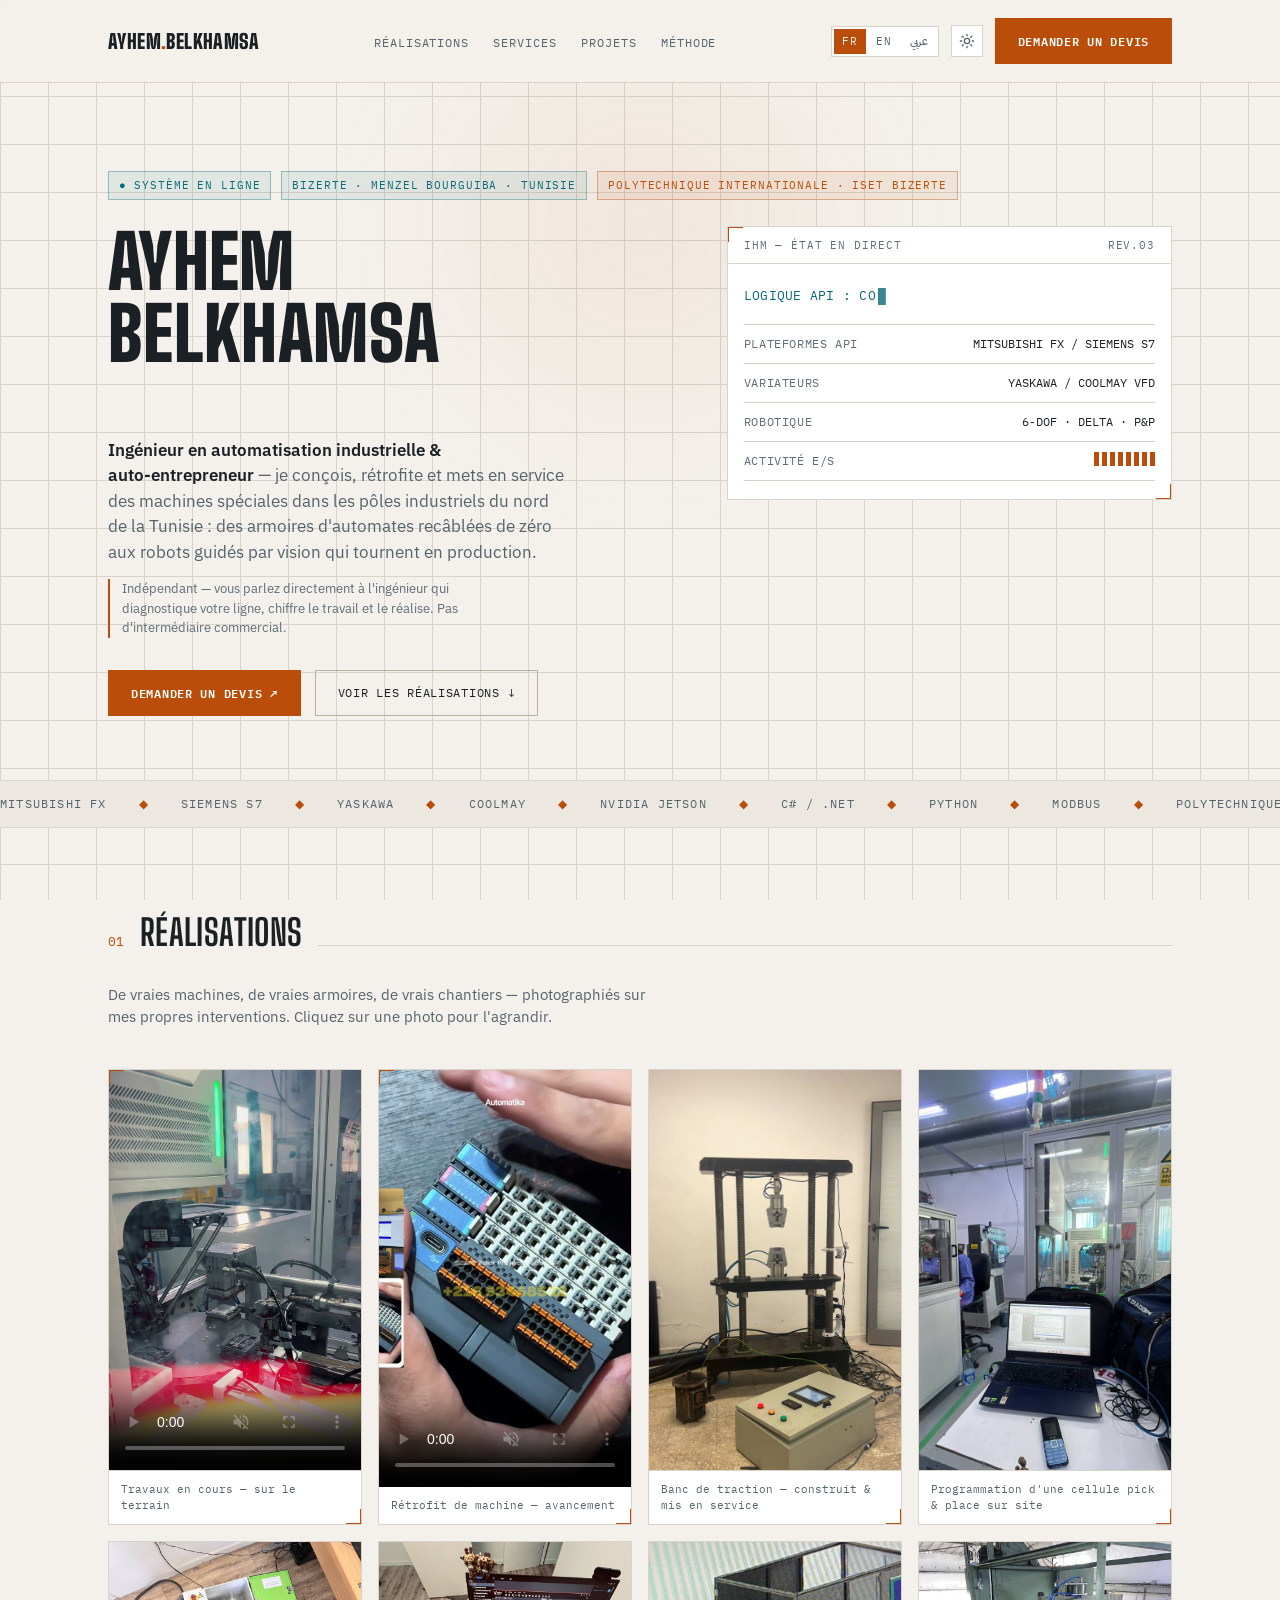
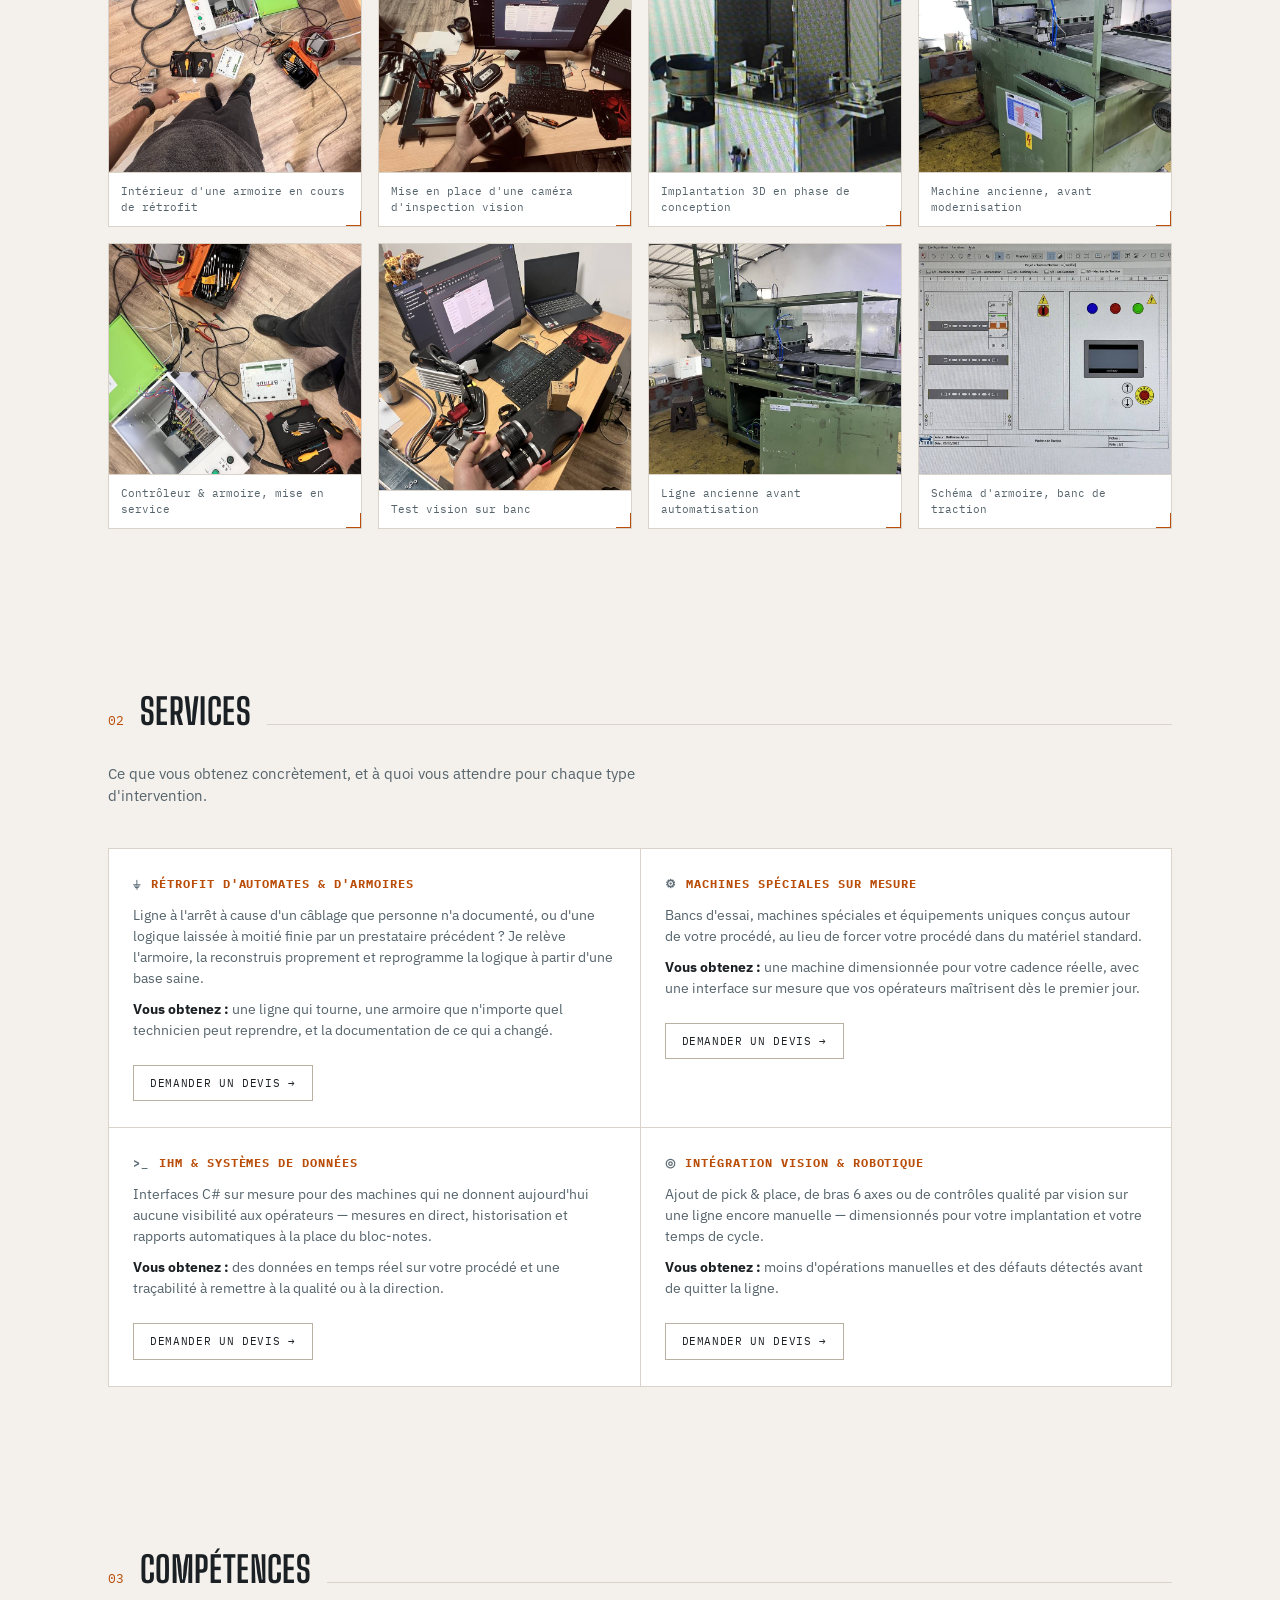
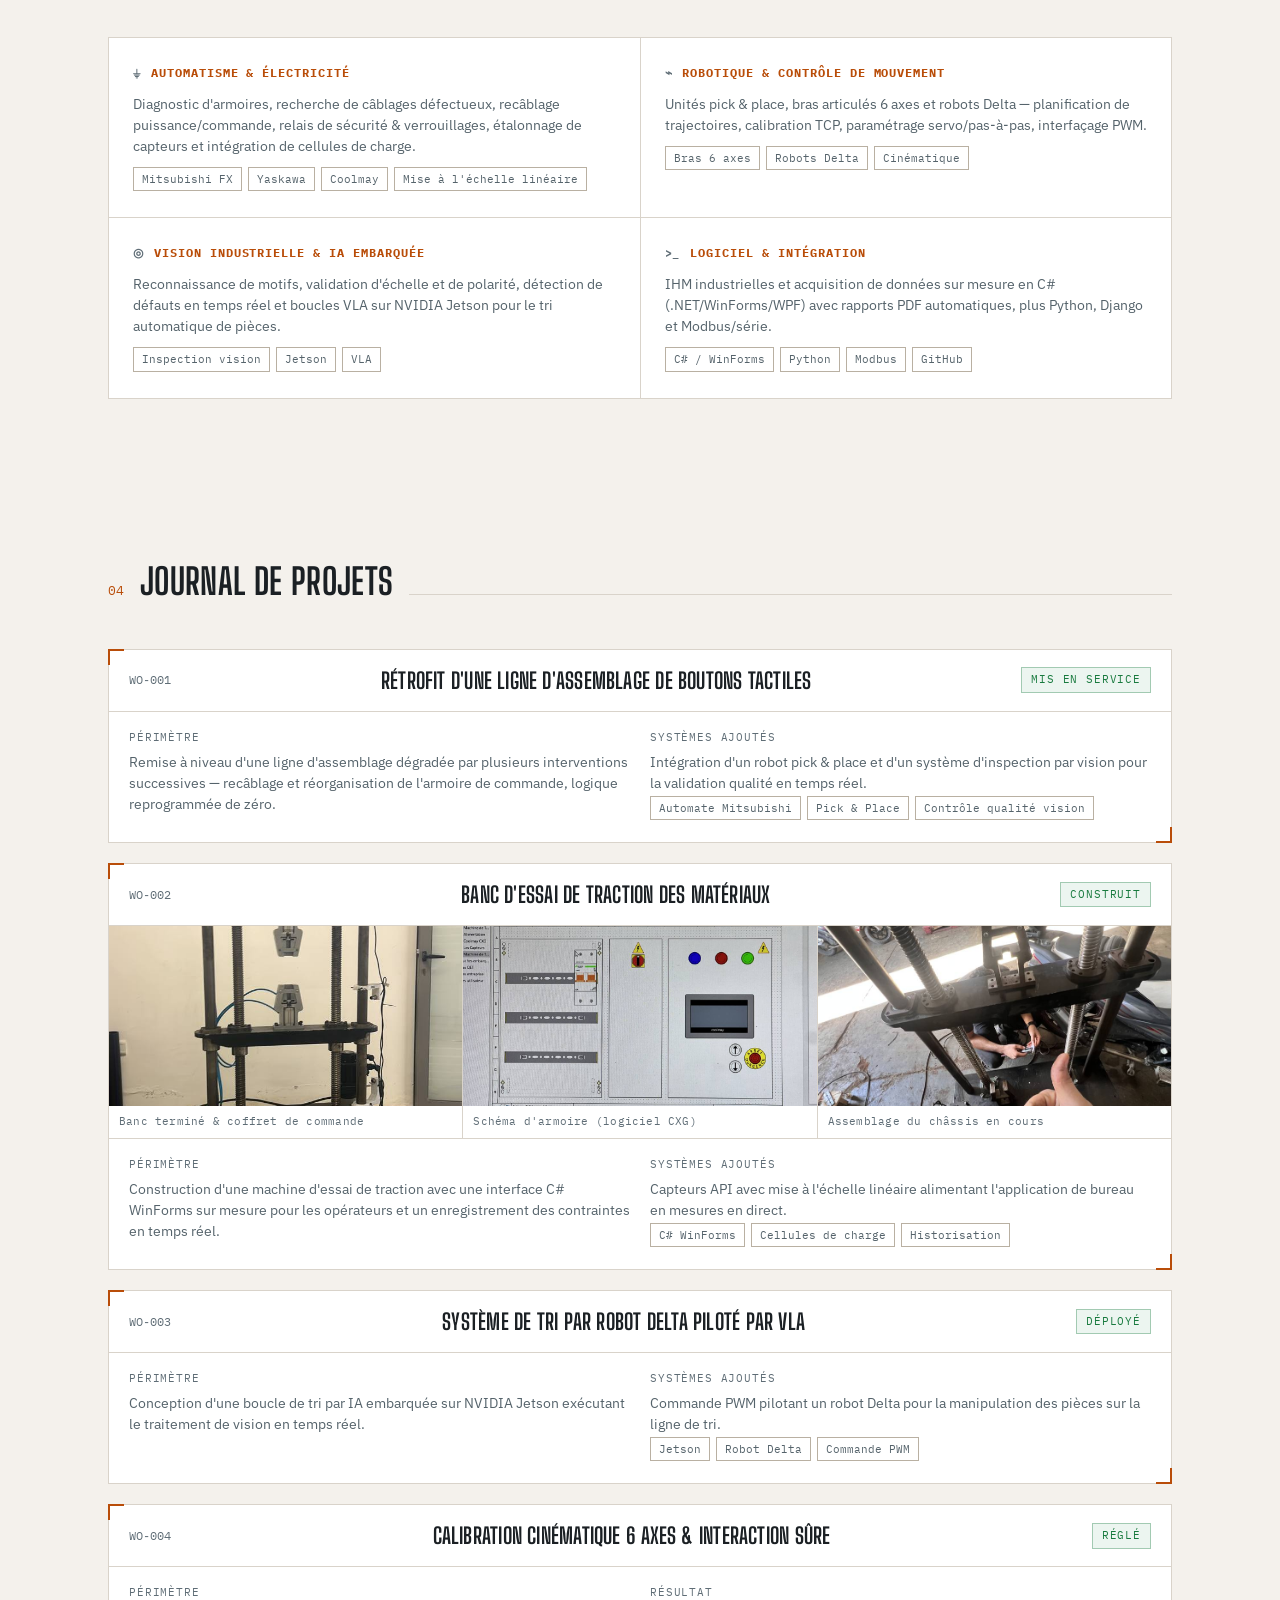
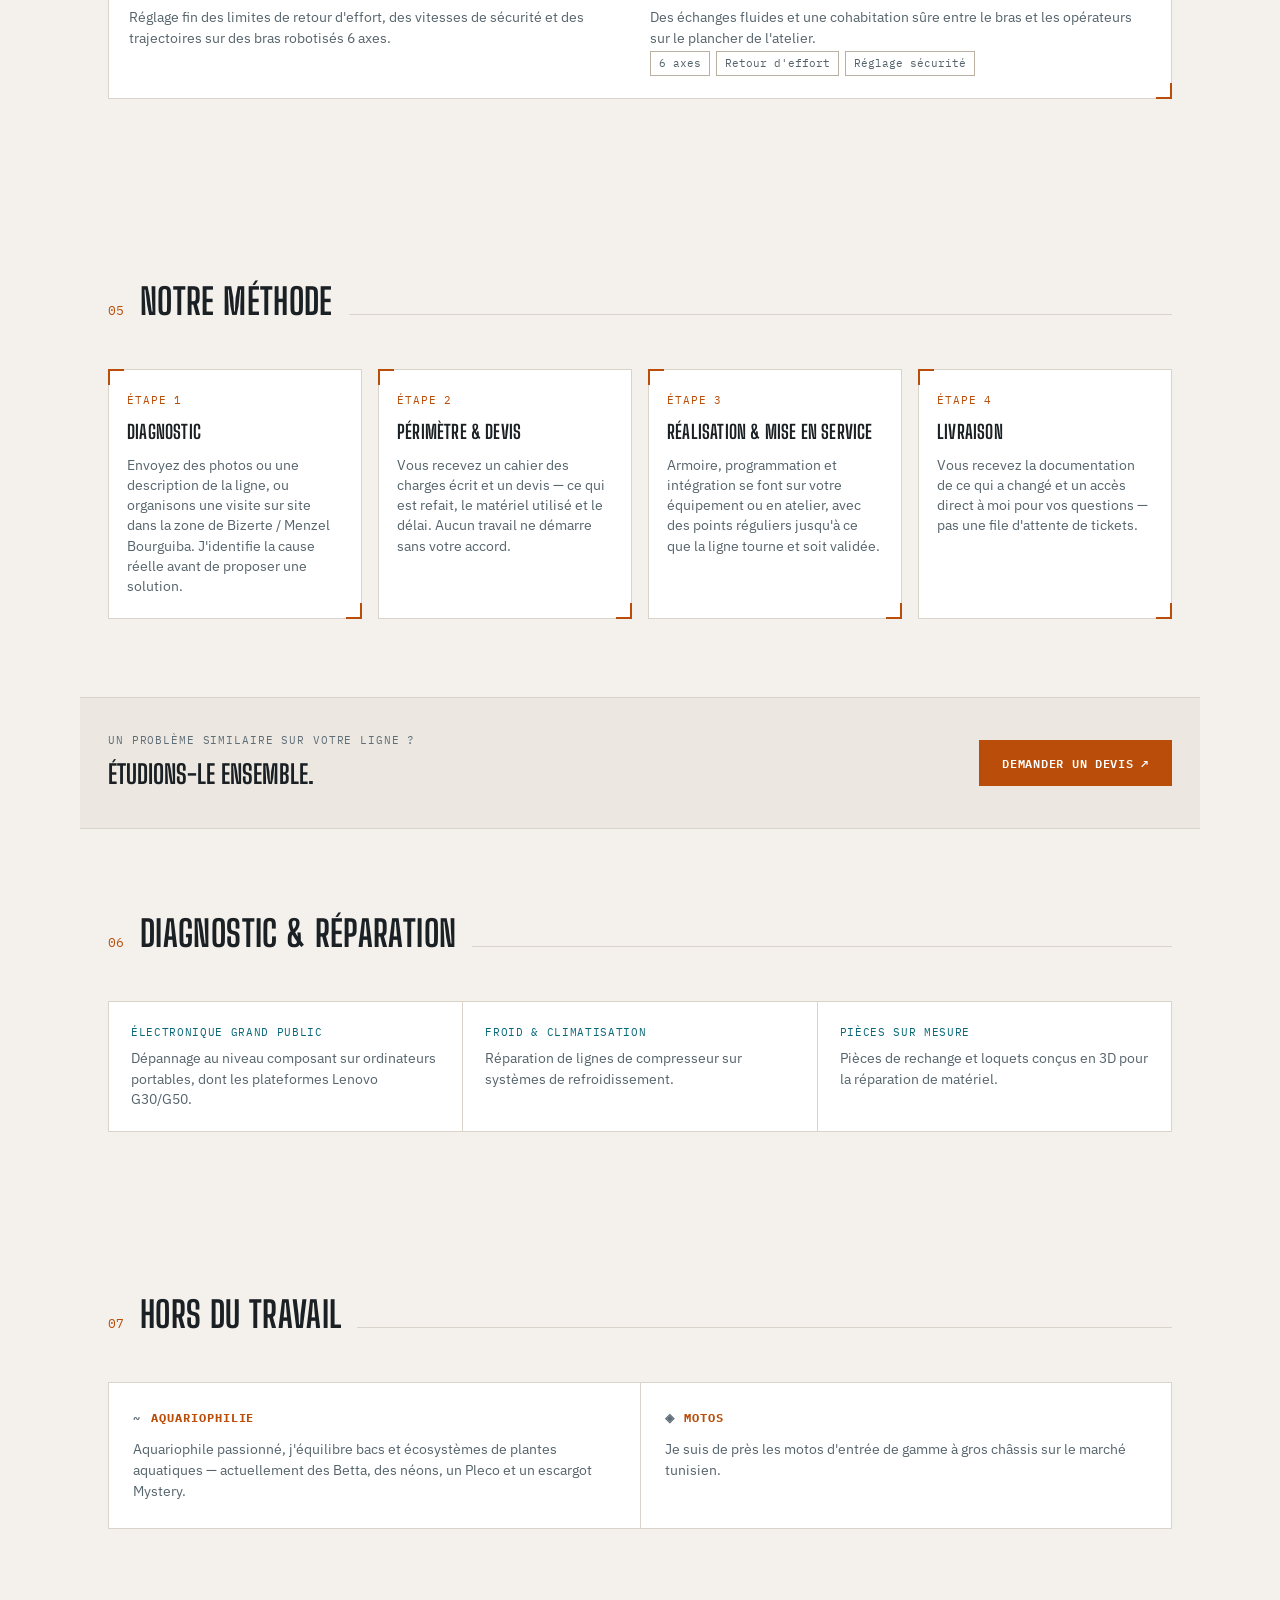
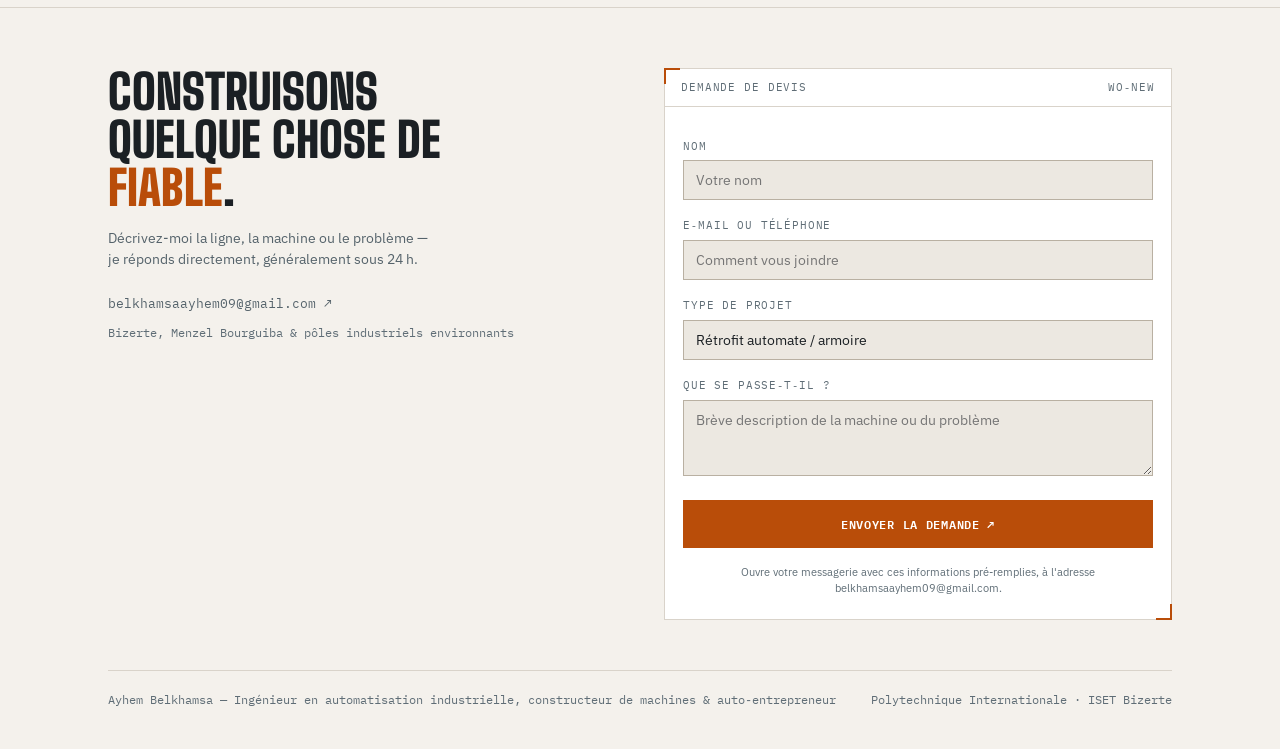
==== index.html @ d052613a "Add machine-retrofit reel as a second video tile in The Work Transcoded the phone .mov (HEVC, 22.7 M" ====
<!DOCTYPE html>
<html lang="fr">
<head>
<meta charset="UTF-8">
<meta name="viewport" content="width=device-width, initial-scale=1.0">
<title>Ayhem Belkhamsa — Ingénieur en automatisation industrielle &amp; constructeur de machines</title>
<meta name="description" content="Ayhem Belkhamsa - ingénieur en automatisation industrielle et constructeur de machines à Bizerte et Menzel Bourguiba, Tunisie. Rétrofit d'automates et d'armoires électriques, machines spéciales, IHM et systèmes de données, intégration vision et robotique.">
<meta property="og:title" content="Ayhem Belkhamsa — Ingénieur en automatisation industrielle &amp; constructeur de machines">
<meta property="og:description" content="Ayhem Belkhamsa - ingénieur en automatisation industrielle et constructeur de machines à Bizerte et Menzel Bourguiba, Tunisie. Rétrofit d'automates et d'armoires électriques, machines spéciales, IHM et systèmes de données, intégration vision et robotique.">
<meta property="og:type" content="website">
<meta property="og:image" content="assets/images/tensile-rig-finished.jpg">
<meta name="theme-color" content="#12171A">
<link rel="icon" href="assets/favicon.svg" type="image/svg+xml">
<link rel="preconnect" href="https://fonts.googleapis.com">
<link rel="preconnect" href="https://fonts.gstatic.com" crossorigin>
<link href="https://fonts.googleapis.com/css2?family=Big+Shoulders+Display:wght@500;700;900&family=IBM+Plex+Sans:wght@400;500;600&family=IBM+Plex+Mono:wght@400;500;600&family=IBM+Plex+Sans+Arabic:wght@400;500;600;700&display=swap" rel="stylesheet">
<script>
  /* Set language + direction before first paint so RTL never flashes. Text is swapped by js/i18n.js. */
  (function () {
    var l = 'fr';
    try {
      var q = new URLSearchParams(location.search).get('lang'), s = localStorage.getItem('lang');
      l = /^(fr|en|ar)$/.test(q) ? q : /^(fr|en|ar)$/.test(s) ? s : 'fr';
    } catch (e) {}
    document.documentElement.lang = l;
    document.documentElement.dir = l === 'ar' ? 'rtl' : 'ltr';
    document.documentElement.classList.add('js');
    /* Theme: saved choice, else the system preference, else dark. */
    var th = 'dark';
    try {
      var st = localStorage.getItem('theme');
      th = (st === 'light' || st === 'dark') ? st : (matchMedia('(prefers-color-scheme: light)').matches ? 'light' : 'dark');
    } catch (e) {}
    document.documentElement.setAttribute('data-theme', th);
  })();
</script>
<link rel="stylesheet" href="css/style.css">
</head>
<body>
<div class="progress" id="progress" aria-hidden="true"></div>
<div class="spot" aria-hidden="true"></div>

<header>
  <div class="wrap">
    <nav>
      <div class="logo">AYHEM<span>.</span>BELKHAMSA</div>
      <ul class="navlinks">
        <li><a href="#gallery" data-i18n="nav.work">Réalisations</a></li>
        <li><a href="#services" data-i18n="nav.services">Services</a></li>
        <li><a href="#log" data-i18n="nav.log">Projets</a></li>
        <li><a href="#process" data-i18n="nav.process">Méthode</a></li>
      </ul>
      <div class="nav-right">
        <div class="lang" role="group" aria-label="Langue" data-i18n-label="lang.label">
          <button type="button" data-lang="fr" lang="fr" aria-pressed="true">FR</button>
          <button type="button" data-lang="en" lang="en" aria-pressed="false">EN</button>
          <button type="button" data-lang="ar" lang="ar" aria-pressed="false">عربي</button>
        </div>
        <button type="button" class="theme-toggle" id="themeToggle" aria-label="Basculer le thème clair / sombre" data-i18n-label="theme.toggle">
          <svg class="ico-sun" viewBox="0 0 24 24" width="16" height="16" fill="none" stroke="currentColor" stroke-width="2" stroke-linecap="round" aria-hidden="true"><circle cx="12" cy="12" r="4"/><path d="M12 2v2M12 20v2M4.9 4.9l1.4 1.4M17.7 17.7l1.4 1.4M2 12h2M20 12h2M4.9 19.1l1.4-1.4M17.7 6.3l1.4-1.4"/></svg>
          <svg class="ico-moon" viewBox="0 0 24 24" width="16" height="16" fill="none" stroke="currentColor" stroke-width="2" stroke-linecap="round" stroke-linejoin="round" aria-hidden="true"><path d="M21 12.8A9 9 0 1 1 11.2 3a7 7 0 0 0 9.8 9.8z"/></svg>
        </button>
        <a class="btn btn-primary nav-cta" href="#contact" data-i18n="nav.cta">Demander un devis</a>
      </div>
    </nav>
  </div>
</header>

<main>
  <section class="hero">
    <div class="wrap">
      <div class="tag-row">
        <span class="tag" data-i18n="hero.tag1">● Système en ligne</span>
        <span class="tag" data-i18n="hero.tag2">Bizerte · Menzel Bourguiba · Tunisie</span>
        <span class="tag tag-edu">Polytechnique Internationale · ISET Bizerte</span>
      </div>
      <div class="hero-grid">
        <div>
          <h1><span data-i18n="hero.name">Ayhem<br>Belkhamsa</span><span class="line2"><span id="rotator">Constructeur de machines</span></span></h1>
          <p class="role" data-i18n="hero.role">
            <b>Ingénieur en automatisation industrielle &amp; auto‑entrepreneur</b> — je conçois, rétrofite et mets en service
            des machines spéciales dans les pôles industriels du nord de la Tunisie : des armoires d'automates recâblées de zéro
            aux robots guidés par vision qui tournent en production.
          </p>
          <p class="trust-line" data-i18n="hero.trust">Indépendant — vous parlez directement à l'ingénieur qui diagnostique votre ligne, chiffre le travail et le réalise. Pas d'intermédiaire commercial.</p>
          <div class="hero-cta">
            <a class="btn btn-primary" href="#contact" data-i18n="hero.cta1">Demander un devis ↗</a>
            <a class="btn btn-ghost" href="#gallery" data-i18n="hero.cta2">Voir les réalisations ↓</a>
          </div>
        </div>

        <div class="frame hmi">
          <div class="hmi-head"><span><span class="dot"></span> <span data-i18n="hmi.head">IHM — ÉTAT EN DIRECT</span></span><span>REV.03</span></div>
          <div class="hmi-body">
            <div class="hmi-readout" id="readout" data-i18n="hmi.init">INITIALISATION…</div>
            <div class="hmi-rows">
              <div class="hmi-row"><span data-i18n="hmi.k1">PLATEFORMES API</span><span>MITSUBISHI FX / SIEMENS S7</span></div>
              <div class="hmi-row"><span data-i18n="hmi.k2">VARIATEURS</span><span>YASKAWA / COOLMAY VFD</span></div>
              <div class="hmi-row"><span data-i18n="hmi.k3">ROBOTIQUE</span><span>6‑DOF · DELTA · P&amp;P</span></div>
              <div class="hmi-row"><span data-i18n="hmi.k4">ACTIVITÉ E/S</span><span class="io" aria-hidden="true"><i></i><i></i><i></i><i></i><i></i><i></i><i></i><i></i></span></div>
            </div>
          </div>
        </div>
      </div>
    </div>
  </section>

  <div class="ticker" aria-label="Platforms and affiliations"><div class="ticker-track"><div class="ticker-set"><span>Mitsubishi FX</span><b>◆</b><span>Siemens S7</span><b>◆</b><span>Yaskawa</span><b>◆</b><span>Coolmay</span><b>◆</b><span>NVIDIA Jetson</span><b>◆</b><span>C# / .NET</span><b>◆</b><span>Python</span><b>◆</b><span>Modbus</span><b>◆</b><span>Polytechnique Internationale</span><b>◆</b><span>ISET Bizerte</span><b>◆</b></div><div class="ticker-set" aria-hidden="true"><span>Mitsubishi FX</span><b>◆</b><span>Siemens S7</span><b>◆</b><span>Yaskawa</span><b>◆</b><span>Coolmay</span><b>◆</b><span>NVIDIA Jetson</span><b>◆</b><span>C# / .NET</span><b>◆</b><span>Python</span><b>◆</b><span>Modbus</span><b>◆</b><span>Polytechnique Internationale</span><b>◆</b><span>ISET Bizerte</span><b>◆</b></div></div></div>

  <section id="gallery">
    <div class="wrap">
      <div class="sec-head">
        <span class="sec-num">01</span>
        <h2 class="sec-title" data-i18n="sec.work">Réalisations</h2>
        <div class="sec-rule"></div>
      </div>
      <p class="sec-desc" style="margin-top:-16px;" data-i18n="gallery.desc">De vraies machines, de vraies armoires, de vrais chantiers — photographiés sur mes propres interventions. Cliquez sur une photo pour l'agrandir.</p>
      <div class="photo-grid">
        <figure class="frame g-tall g-video"><video src="assets/video/work-in-progress-reel.mp4" poster="assets/images/work-in-progress-reel-poster.jpg" autoplay muted loop playsinline controls preload="metadata" aria-label="Vidéo « travaux en cours » : atelier, cellule robot delta, câblage de machine et usinage CNC" data-i18n-label="gal.video.label"></video><figcaption data-i18n="gal.video">Travaux en cours — sur le terrain</figcaption></figure>
        <figure class="frame g-tall g-video"><video src="assets/video/machine-retrofit-reel.mp4" poster="assets/images/machine-retrofit-reel-poster.jpg" muted loop playsinline controls preload="metadata" aria-label="Vidéo « rétrofit de machine » : presse hydraulique, atelier, programmation d'automate sur IHM Coolmay et modules d'E/S" data-i18n-label="gal.video2.label"></video><figcaption data-i18n="gal.video2">Rétrofit de machine — avancement</figcaption></figure>
        <figure class="frame g-tall"><img src="assets/images/tensile-rig-finished.jpg" alt="Banc d'essai de traction terminé avec son coffret de commande" data-i18n-alt="gal.1.alt" loading="eager"><figcaption data-i18n="gal.1">Banc de traction — construit &amp; mis en service</figcaption></figure>
        <figure class="frame g-tall"><img src="assets/images/pick-and-place-cell.jpg" alt="Programmation d'une cellule pick and place sur site" data-i18n-alt="gal.2.alt" loading="eager"><figcaption data-i18n="gal.2">Programmation d'une cellule pick &amp; place sur site</figcaption></figure>
        <figure class="frame"><img src="assets/images/control-cabinet-retrofit.jpg" alt="Intérieur d'une armoire de commande pendant un rétrofit" data-i18n-alt="gal.3.alt" loading="lazy"><figcaption data-i18n="gal.3">Intérieur d'une armoire en cours de rétrofit</figcaption></figure>
        <figure class="frame"><img src="assets/images/vision-inspection-setup.jpg" alt="Installation d'une caméra d'inspection par vision industrielle" data-i18n-alt="gal.4.alt" loading="lazy"><figcaption data-i18n="gal.4">Mise en place d'une caméra d'inspection vision</figcaption></figure>
        <figure class="frame"><img src="assets/images/cell-3d-layout.jpg" alt="Implantation 3D d'une cellule automatisée en phase de conception" data-i18n-alt="gal.5.alt" loading="lazy"><figcaption data-i18n="gal.5">Implantation 3D en phase de conception</figcaption></figure>
        <figure class="frame"><img src="assets/images/legacy-machine-close.jpg" alt="Machine ancienne en atelier avant une modernisation" data-i18n-alt="gal.6.alt" loading="lazy"><figcaption data-i18n="gal.6">Machine ancienne, avant modernisation</figcaption></figure>
        <figure class="frame"><img src="assets/images/controller-commissioning.jpg" alt="Contrôleur de mouvement et armoire ouverte pendant la mise en service" data-i18n-alt="gal.7.alt" loading="lazy"><figcaption data-i18n="gal.7">Contrôleur &amp; armoire, mise en service</figcaption></figure>
        <figure class="frame"><img src="assets/images/vision-inspection-bench.jpg" alt="Caméra de vision industrielle et logiciel d'inspection sur le banc" data-i18n-alt="gal.8.alt" loading="lazy"><figcaption data-i18n="gal.8">Test vision sur banc</figcaption></figure>
        <figure class="frame"><img src="assets/images/legacy-machine-wide.jpg" alt="Machine de production ancienne dans un hall d'usine" data-i18n-alt="gal.9.alt" loading="lazy"><figcaption data-i18n="gal.9">Ligne ancienne avant automatisation</figcaption></figure>
        <figure class="frame"><img src="assets/images/tensile-rig-schematic.jpg" alt="Schéma de l'armoire de commande du banc de traction" data-i18n-alt="gal.10.alt" loading="lazy"><figcaption data-i18n="gal.10">Schéma d'armoire, banc de traction</figcaption></figure>
      </div>
    </div>
  </section>

  <section id="services">
    <div class="wrap">
      <div class="sec-head">
        <span class="sec-num">02</span>
        <h2 class="sec-title" data-i18n="sec.services">Services</h2>
        <div class="sec-rule"></div>
      </div>
      <p class="sec-desc" style="margin-top:-16px;" data-i18n="services.desc">Ce que vous obtenez concrètement, et à quoi vous attendre pour chaque type d'intervention.</p>
      <div class="spec-grid services-grid">
        <div class="spec-card">
          <h3><i>⏚</i> <span data-i18n="svc1.title">Rétrofit d'automates &amp; d'armoires</span></h3>
          <p data-i18n="svc1.p1">Ligne à l'arrêt à cause d'un câblage que personne n'a documenté, ou d'une logique laissée à moitié finie par un prestataire précédent ? Je relève l'armoire, la reconstruis proprement et reprogramme la logique à partir d'une base saine.</p>
          <p data-i18n="svc1.p2"><b style="color:var(--text)">Vous obtenez :</b> une ligne qui tourne, une armoire que n'importe quel technicien peut reprendre, et la documentation de ce qui a changé.</p>
          <a class="btn btn-ghost svc-cta" href="#contact" data-i18n="svc.cta">Demander un devis →</a>
        </div>
        <div class="spec-card">
          <h3><i>⚙</i> <span data-i18n="svc2.title">Machines spéciales sur mesure</span></h3>
          <p data-i18n="svc2.p1">Bancs d'essai, machines spéciales et équipements uniques conçus autour de votre procédé, au lieu de forcer votre procédé dans du matériel standard.</p>
          <p data-i18n="svc2.p2"><b style="color:var(--text)">Vous obtenez :</b> une machine dimensionnée pour votre cadence réelle, avec une interface sur mesure que vos opérateurs maîtrisent dès le premier jour.</p>
          <a class="btn btn-ghost svc-cta" href="#contact" data-i18n="svc.cta">Demander un devis →</a>
        </div>
        <div class="spec-card">
          <h3><i>&gt;_</i> <span data-i18n="svc3.title">IHM &amp; systèmes de données</span></h3>
          <p data-i18n="svc3.p1">Interfaces C# sur mesure pour des machines qui ne donnent aujourd'hui aucune visibilité aux opérateurs — mesures en direct, historisation et rapports automatiques à la place du bloc-notes.</p>
          <p data-i18n="svc3.p2"><b style="color:var(--text)">Vous obtenez :</b> des données en temps réel sur votre procédé et une traçabilité à remettre à la qualité ou à la direction.</p>
          <a class="btn btn-ghost svc-cta" href="#contact" data-i18n="svc.cta">Demander un devis →</a>
        </div>
        <div class="spec-card">
          <h3><i>◎</i> <span data-i18n="svc4.title">Intégration vision &amp; robotique</span></h3>
          <p data-i18n="svc4.p1">Ajout de pick &amp; place, de bras 6 axes ou de contrôles qualité par vision sur une ligne encore manuelle — dimensionnés pour votre implantation et votre temps de cycle.</p>
          <p data-i18n="svc4.p2"><b style="color:var(--text)">Vous obtenez :</b> moins d'opérations manuelles et des défauts détectés avant de quitter la ligne.</p>
          <a class="btn btn-ghost svc-cta" href="#contact" data-i18n="svc.cta">Demander un devis →</a>
        </div>
      </div>
    </div>
  </section>

  <section id="capabilities">
    <div class="wrap">
      <div class="sec-head">
        <span class="sec-num">03</span>
        <h2 class="sec-title" data-i18n="sec.caps">Compétences</h2>
        <div class="sec-rule"></div>
      </div>
      <div class="spec-grid">
        <div class="spec-card">
          <h3><i>⏚</i> <span data-i18n="cap1.title">Automatisme &amp; électricité</span></h3>
          <p data-i18n="cap1.p">Diagnostic d'armoires, recherche de câblages défectueux, recâblage puissance/commande, relais de sécurité &amp; verrouillages, étalonnage de capteurs et intégration de cellules de charge.</p>
          <div class="chips"><span class="chip">Mitsubishi FX</span><span class="chip">Yaskawa</span><span class="chip">Coolmay</span><span class="chip" data-i18n="chip.scaling">Mise à l'échelle linéaire</span></div>
        </div>
        <div class="spec-card">
          <h3><i>⌁</i> <span data-i18n="cap2.title">Robotique &amp; contrôle de mouvement</span></h3>
          <p data-i18n="cap2.p">Unités pick &amp; place, bras articulés 6 axes et robots Delta — planification de trajectoires, calibration TCP, paramétrage servo/pas‑à‑pas, interfaçage PWM.</p>
          <div class="chips"><span class="chip" data-i18n="chip.arms">Bras 6 axes</span><span class="chip" data-i18n="chip.deltas">Robots Delta</span><span class="chip" data-i18n="chip.kin">Cinématique</span></div>
        </div>
        <div class="spec-card">
          <h3><i>◎</i> <span data-i18n="cap3.title">Vision industrielle &amp; IA embarquée</span></h3>
          <p data-i18n="cap3.p">Reconnaissance de motifs, validation d'échelle et de polarité, détection de défauts en temps réel et boucles VLA sur NVIDIA Jetson pour le tri automatique de pièces.</p>
          <div class="chips"><span class="chip" data-i18n="chip.vision">Inspection vision</span><span class="chip">Jetson</span><span class="chip">VLA</span></div>
        </div>
        <div class="spec-card">
          <h3><i>&gt;_</i> <span data-i18n="cap4.title">Logiciel &amp; intégration</span></h3>
          <p data-i18n="cap4.p">IHM industrielles et acquisition de données sur mesure en C# (.NET/WinForms/WPF) avec rapports PDF automatiques, plus Python, Django et Modbus/série.</p>
          <div class="chips"><span class="chip">C# / WinForms</span><span class="chip">Python</span><span class="chip">Modbus</span><span class="chip">GitHub</span></div>
        </div>
      </div>
    </div>
  </section>

  <section id="log">
    <div class="wrap">
      <div class="sec-head">
        <span class="sec-num">04</span>
        <h2 class="sec-title" data-i18n="sec.log">Journal de projets</h2>
        <div class="sec-rule"></div>
      </div>

      <div class="ticket frame">
        <div class="ticket-head">
          <span class="ticket-id mono">WO‑001</span>
          <span class="ticket-title" data-i18n="wo1.title">Rétrofit d'une ligne d'assemblage de boutons tactiles</span>
          <span class="ticket-status" data-i18n="wo1.status">Mis en service</span>
        </div>
        <div class="ticket-body">
          <div class="field"><label data-i18n="f.scope">Périmètre</label><p data-i18n="wo1.scope">Remise à niveau d'une ligne d'assemblage dégradée par plusieurs interventions successives — recâblage et réorganisation de l'armoire de commande, logique reprogrammée de zéro.</p></div>
          <div class="field"><label data-i18n="f.systems">Systèmes ajoutés</label><p data-i18n="wo1.systems">Intégration d'un robot pick &amp; place et d'un système d'inspection par vision pour la validation qualité en temps réel.</p>
          <div class="chips"><span class="chip" data-i18n="chip.mitsu">Automate Mitsubishi</span><span class="chip" data-i18n="chip.pnp">Pick &amp; Place</span><span class="chip" data-i18n="chip.visionqc">Contrôle qualité vision</span></div></div>
        </div>
      </div>

      <div class="ticket frame">
        <div class="ticket-head">
          <span class="ticket-id mono">WO‑002</span>
          <span class="ticket-title" data-i18n="wo2.title">Banc d'essai de traction des matériaux</span>
          <span class="ticket-status" data-i18n="wo2.status">Construit</span>
        </div>
        <div class="ticket-media">
          <figure><img src="assets/images/tensile-rig-finished.jpg" alt="Banc d'essai de traction terminé avec son coffret de commande" data-i18n-alt="gal.1.alt" loading="lazy"><figcaption data-i18n="wo2.m1">Banc terminé &amp; coffret de commande</figcaption></figure>
          <figure><img src="assets/images/tensile-rig-schematic.jpg" alt="Schéma de l'armoire de commande du banc de traction" data-i18n-alt="gal.10.alt" loading="lazy"><figcaption data-i18n="wo2.m2">Schéma d'armoire (logiciel CXG)</figcaption></figure>
          <figure><img src="assets/images/tensile-rig-frame-build.jpg" alt="Assemblage du châssis du banc de traction en cours" data-i18n-alt="wo2.m3.alt" loading="lazy"><figcaption data-i18n="wo2.m3">Assemblage du châssis en cours</figcaption></figure>
        </div>
        <div class="ticket-body">
          <div class="field"><label data-i18n="f.scope">Périmètre</label><p data-i18n="wo2.scope">Construction d'une machine d'essai de traction avec une interface C# WinForms sur mesure pour les opérateurs et un enregistrement des contraintes en temps réel.</p></div>
          <div class="field"><label data-i18n="f.systems">Systèmes ajoutés</label><p data-i18n="wo2.systems">Capteurs API avec mise à l'échelle linéaire alimentant l'application de bureau en mesures en direct.</p>
          <div class="chips"><span class="chip">C# WinForms</span><span class="chip" data-i18n="chip.loadcells">Cellules de charge</span><span class="chip" data-i18n="chip.logging">Historisation</span></div></div>
        </div>
      </div>

      <div class="ticket frame">
        <div class="ticket-head">
          <span class="ticket-id mono">WO‑003</span>
          <span class="ticket-title" data-i18n="wo3.title">Système de tri par robot Delta piloté par VLA</span>
          <span class="ticket-status" data-i18n="wo3.status">Déployé</span>
        </div>
        <div class="ticket-body">
          <div class="field"><label data-i18n="f.scope">Périmètre</label><p data-i18n="wo3.scope">Conception d'une boucle de tri par IA embarquée sur NVIDIA Jetson exécutant le traitement de vision en temps réel.</p></div>
          <div class="field"><label data-i18n="f.systems">Systèmes ajoutés</label><p data-i18n="wo3.systems">Commande PWM pilotant un robot Delta pour la manipulation des pièces sur la ligne de tri.</p>
          <div class="chips"><span class="chip">Jetson</span><span class="chip" data-i18n="chip.delta">Robot Delta</span><span class="chip" data-i18n="chip.pwm">Commande PWM</span></div></div>
        </div>
      </div>

      <div class="ticket frame">
        <div class="ticket-head">
          <span class="ticket-id mono">WO‑004</span>
          <span class="ticket-title" data-i18n="wo4.title">Calibration cinématique 6 axes &amp; interaction sûre</span>
          <span class="ticket-status" data-i18n="wo4.status">Réglé</span>
        </div>
        <div class="ticket-body">
          <div class="field"><label data-i18n="f.scope">Périmètre</label><p data-i18n="wo4.scope">Réglage fin des limites de retour d'effort, des vitesses de sécurité et des trajectoires sur des bras robotisés 6 axes.</p></div>
          <div class="field"><label data-i18n="f.outcome">Résultat</label><p data-i18n="wo4.outcome">Des échanges fluides et une cohabitation sûre entre le bras et les opérateurs sur le plancher de l'atelier.</p>
          <div class="chips"><span class="chip" data-i18n="chip.dof">6 axes</span><span class="chip" data-i18n="chip.force">Retour d'effort</span><span class="chip" data-i18n="chip.safety">Réglage sécurité</span></div></div>
        </div>
      </div>
    </div>
  </section>

  <section id="process">
    <div class="wrap">
      <div class="sec-head">
        <span class="sec-num">05</span>
        <h2 class="sec-title" data-i18n="sec.process">Notre méthode</h2>
        <div class="sec-rule"></div>
      </div>
      <div class="steps">
        <div class="step frame">
          <span class="step-n mono" data-i18n="step.n1">ÉTAPE 1</span>
          <h3 data-i18n="step1.title">Diagnostic</h3>
          <p data-i18n="step1.p">Envoyez des photos ou une description de la ligne, ou organisons une visite sur site dans la zone de Bizerte / Menzel Bourguiba. J'identifie la cause réelle avant de proposer une solution.</p>
        </div>
        <div class="step frame">
          <span class="step-n mono" data-i18n="step.n2">ÉTAPE 2</span>
          <h3 data-i18n="step2.title">Périmètre &amp; devis</h3>
          <p data-i18n="step2.p">Vous recevez un cahier des charges écrit et un devis — ce qui est refait, le matériel utilisé et le délai. Aucun travail ne démarre sans votre accord.</p>
        </div>
        <div class="step frame">
          <span class="step-n mono" data-i18n="step.n3">ÉTAPE 3</span>
          <h3 data-i18n="step3.title">Réalisation &amp; mise en service</h3>
          <p data-i18n="step3.p">Armoire, programmation et intégration se font sur votre équipement ou en atelier, avec des points réguliers jusqu'à ce que la ligne tourne et soit validée.</p>
        </div>
        <div class="step frame">
          <span class="step-n mono" data-i18n="step.n4">ÉTAPE 4</span>
          <h3 data-i18n="step4.title">Livraison</h3>
          <p data-i18n="step4.p">Vous recevez la documentation de ce qui a changé et un accès direct à moi pour vos questions — pas une file d'attente de tickets.</p>
        </div>
      </div>
    </div>
  </section>

  <section class="cta-banner">
    <div class="wrap cta-banner-inner">
      <div>
        <span class="mono cta-eyebrow" data-i18n="cta.eyebrow">Un problème similaire sur votre ligne ?</span>
        <h3 data-i18n="cta.title">Étudions‑le ensemble.</h3>
      </div>
      <a class="btn btn-primary" href="#contact" data-i18n="cta.btn">Demander un devis ↗</a>
    </div>
  </section>

  <section id="diagnostics">
    <div class="wrap">
      <div class="sec-head">
        <span class="sec-num">06</span>
        <h2 class="sec-title" data-i18n="sec.diag">Diagnostic &amp; réparation</h2>
        <div class="sec-rule"></div>
      </div>
      <div class="diag">
        <div class="diag-item"><span class="k" data-i18n="diag1.k">Électronique grand public</span><p data-i18n="diag1.p">Dépannage au niveau composant sur ordinateurs portables, dont les plateformes Lenovo G30/G50.</p></div>
        <div class="diag-item"><span class="k" data-i18n="diag2.k">Froid &amp; climatisation</span><p data-i18n="diag2.p">Réparation de lignes de compresseur sur systèmes de refroidissement.</p></div>
        <div class="diag-item"><span class="k" data-i18n="diag3.k">Pièces sur mesure</span><p data-i18n="diag3.p">Pièces de rechange et loquets conçus en 3D pour la réparation de matériel.</p></div>
      </div>
    </div>
  </section>

  <section id="offduty-section">
    <div class="wrap">
      <div class="sec-head">
        <span class="sec-num">07</span>
        <h2 class="sec-title" data-i18n="sec.off">Hors du travail</h2>
        <div class="sec-rule"></div>
      </div>
      <div class="offduty">
        <div class="spec-card">
          <h3><i>~</i> <span data-i18n="off1.title">Aquariophilie</span></h3>
          <p data-i18n="off1.p">Aquariophile passionné, j'équilibre bacs et écosystèmes de plantes aquatiques — actuellement des Betta, des néons, un Pleco et un escargot Mystery.</p>
        </div>
        <div class="spec-card">
          <h3><i>◈</i> <span data-i18n="off2.title">Motos</span></h3>
          <p data-i18n="off2.p">Je suis de près les motos d'entrée de gamme à gros châssis sur le marché tunisien.</p>
        </div>
      </div>
    </div>
  </section>
</main>

<footer id="contact">
  <div class="wrap">
    <div class="contact-grid">
      <div>
        <div class="contact-title" data-i18n="contact.title">Construisons<br>quelque chose de <span>fiable</span>.</div>
        <p class="contact-sub" data-i18n="contact.sub">Décrivez‑moi la ligne, la machine ou le problème — je réponds directement, généralement sous 24 h.</p>
        <div class="contact-links">
          <a href="mailto:belkhamsaayhem09@gmail.com" dir="ltr">belkhamsaayhem09@gmail.com ↗</a>
          <span class="contact-area" data-i18n="contact.area">Bizerte, Menzel Bourguiba &amp; pôles industriels environnants</span>
        </div>
      </div>

      <form class="quote-form frame" id="quoteForm">
        <div class="hmi-head"><span data-i18n="qf.head">Demande de devis</span><span>WO‑NEW</span></div>
        <div class="qf-body">
          <label class="qf-label" for="qf-name" data-i18n="qf.name">Nom</label>
          <input class="qf-input" id="qf-name" name="name" type="text" required placeholder="Votre nom" data-i18n-placeholder="qf.name.ph">

          <label class="qf-label" for="qf-contact" data-i18n="qf.contact">E‑mail ou téléphone</label>
          <input class="qf-input" id="qf-contact" name="contact" type="text" required placeholder="Comment vous joindre" data-i18n-placeholder="qf.contact.ph">

          <label class="qf-label" for="qf-type" data-i18n="qf.type">Type de projet</label>
          <select class="qf-input" id="qf-type" name="type">
            <option data-i18n="qf.opt1">Rétrofit automate / armoire</option>
            <option data-i18n="qf.opt2">Machine spéciale sur mesure</option>
            <option data-i18n="qf.opt3">IHM / système de données</option>
            <option data-i18n="qf.opt4">Intégration vision / robotique</option>
            <option data-i18n="qf.opt5">Autre</option>
          </select>

          <label class="qf-label" for="qf-msg" data-i18n="qf.msg">Que se passe‑t‑il ?</label>
          <textarea class="qf-input" id="qf-msg" name="message" rows="3" placeholder="Brève description de la machine ou du problème" data-i18n-placeholder="qf.msg.ph"></textarea>

          <button type="submit" class="btn btn-primary qf-submit" data-i18n="qf.submit">Envoyer la demande ↗</button>
          <p class="qf-note" data-i18n="qf.note">Ouvre votre messagerie avec ces informations pré‑remplies, à l'adresse belkhamsaayhem09@gmail.com.</p>
        </div>
      </form>
    </div>
    <div class="foot-bottom">
      <span data-i18n="foot.1">Ayhem Belkhamsa — Ingénieur en automatisation industrielle, constructeur de machines &amp; auto‑entrepreneur</span>
      <span>Polytechnique Internationale · ISET Bizerte</span>
    </div>
  </div>
</footer>

<a class="fab" id="fab" href="#contact" data-i18n="fab">Demander un devis ↗</a>
<div class="lightbox" id="lightbox" hidden role="dialog" aria-modal="true" aria-label="Visionneuse de photos" data-i18n-label="lb.label">
  <button class="lb-close" id="lbClose" aria-label="Fermer la photo" data-i18n-label="lb.close">×</button>
  <img id="lbImg" alt="">
  <p id="lbCap"></p>
</div>
<script src="js/i18n.js" defer></script>
<script src="js/main.js" defer></script>
</body>
</html>
---- css/style.css ----
:root{
    --bg:#12171A;
    --panel:#181F23;
    --panel-2:#1E262B;
    --line:#2B3439;
    --line-bright:#3C4850;
    --text:#EAF0F2;
    --text-dim:#8FA0A8;
    --text-faint:#5C6A70;
    --orange:#FF7A1A;
    --cyan:#4FD1E8;
    --green:#5FD98A;
    --header-bg:rgba(18,23,26,0.88);
    --lb-bg:rgba(10,13,15,0.94);
    color-scheme:dark;
  }
  *{box-sizing:border-box; margin:0; padding:0;}
  html{scroll-behavior:smooth;}
  body{
    background:var(--bg);
    color:var(--text);
    font-family:'IBM Plex Sans', sans-serif;
    line-height:1.5;
    background-image:
      linear-gradient(var(--line) 1px, transparent 1px),
      linear-gradient(90deg, var(--line) 1px, transparent 1px);
    background-size: 48px 48px;
    background-attachment: fixed;
  }
  @media (prefers-reduced-motion: reduce){
    *{animation-duration:0.01ms !important; animation-iteration-count:1 !important; transition-duration:0.01ms !important; scroll-behavior:auto !important;}
  }
  .wrap{max-width:1120px; margin:0 auto; padding:0 28px;}
  .mono{font-family:'IBM Plex Mono', monospace;}
  a{color:inherit;}

  /* corner brackets — drawing-frame device used consistently across panels */
  .frame{position:relative; border:1px solid var(--line); background:var(--panel);}
  .frame::before, .frame::after,
  .frame .fc-tl, .frame .fc-br{position:absolute; width:14px; height:14px; pointer-events:none;}
  .frame::before{content:""; top:-1px; left:-1px; border-top:2px solid var(--orange); border-left:2px solid var(--orange);}
  .frame::after{content:""; bottom:-1px; right:-1px; border-bottom:2px solid var(--orange); border-right:2px solid var(--orange);}

  /* ===== NAV ===== */
  header{
    position:sticky; top:0; z-index:50;
    background:var(--header-bg);
    backdrop-filter: blur(6px);
    border-bottom:1px solid var(--line);
  }
  nav{display:flex; align-items:center; justify-content:space-between; padding:18px 0; gap:20px;}
  .nav-cta{padding:9px 16px; font-size:11px; flex-shrink:0;}
  .logo{
    font-family:'Big Shoulders Display', sans-serif;
    font-weight:900; letter-spacing:0.02em; font-size:20px;
  }
  .logo span{color:var(--orange);}
  nav ul{list-style:none; display:flex; gap:24px; flex-wrap:wrap; row-gap:6px;}
  nav a{
    font-family:'IBM Plex Mono', monospace; font-size:12px; letter-spacing:0.08em;
    text-transform:uppercase; text-decoration:none; color:var(--text-dim); white-space:nowrap;
    transition:color 0.2s;
  }
  nav a:hover, nav a:focus-visible{color:var(--cyan);}
  .navlinks{display:flex;}
  .nav-right{display:flex; align-items:center; gap:12px; flex-shrink:0;}
  .lang{display:flex; gap:2px; padding:2px; border:1px solid var(--line); background:var(--panel);}
  .lang button{
    font-family:'IBM Plex Mono', monospace; font-size:11px; letter-spacing:0.08em; line-height:1;
    background:none; border:0; color:var(--text-dim); padding:7px 8px; cursor:pointer; transition:color 0.2s, background 0.2s;
  }
  .lang button:hover, .lang button:focus-visible{color:var(--text);}
  .lang button[aria-pressed="true"]{background:var(--orange); color:var(--bg);}
  .lang button[lang="ar"]{font-family:'IBM Plex Sans Arabic', sans-serif; letter-spacing:0; font-weight:600;}
  .theme-toggle{
    display:inline-flex; align-items:center; justify-content:center; width:32px; height:32px;
    border:1px solid var(--line); background:var(--panel); color:var(--text-dim); cursor:pointer; padding:0; transition:color 0.2s, border-color 0.2s;
  }
  .theme-toggle:hover, .theme-toggle:focus-visible{color:var(--orange); border-color:var(--line-bright);}
  .theme-toggle .ico-sun{display:none;}
  html[data-theme="light"] .theme-toggle .ico-sun{display:block;}
  html[data-theme="light"] .theme-toggle .ico-moon{display:none;}
  @media (max-width:900px){ .navlinks{display:none;} }

  /* ===== HERO ===== */
  .hero{padding:88px 0 64px; position:relative;}
  .tag-row{display:flex; gap:10px; flex-wrap:wrap; margin-bottom:26px;}
  .tag{
    font-family:'IBM Plex Mono', monospace; font-size:11px; letter-spacing:0.08em;
    text-transform:uppercase; color:var(--cyan); border:1px solid rgba(79,209,232,0.35);
    padding:5px 10px; background:rgba(79,209,232,0.06);
  }
  .hero-grid{display:grid; grid-template-columns:1.3fr 1fr; gap:40px; align-items:start;}
  @media (max-width:860px){ .hero-grid{grid-template-columns:1fr;} }

  h1{
    font-family:'Big Shoulders Display', sans-serif;
    font-weight:900;
    font-size:clamp(42px, 6.4vw, 74px);
    line-height:0.98;
    letter-spacing:0.005em;
    text-transform:uppercase;
  }
  h1 .line2{color:var(--text-dim); display:block;}
  .role{
    margin-top:18px; font-size:17px; color:var(--text-dim); max-width:46ch;
  }
  .role b{color:var(--text); font-weight:600;}
  .trust-line{margin-top:14px; font-size:13px; color:var(--text-faint); max-width:44ch; padding-left:12px; border-left:2px solid var(--orange);}
  .hero-cta{display:flex; gap:14px; margin-top:32px; flex-wrap:wrap;}
  .btn{
    font-family:'IBM Plex Mono', monospace; font-size:12px; letter-spacing:0.06em;
    text-transform:uppercase; text-decoration:none; padding:13px 22px;
    display:inline-flex; align-items:center; gap:8px; transition:all 0.15s;
    border:1px solid var(--line-bright);
  }
  .btn-primary{background:var(--orange); color:#161311; border-color:var(--orange); font-weight:600;}
  .btn-primary:hover{background:#ff8b38;}
  .btn-ghost{color:var(--text); background:transparent;}
  .btn-ghost:hover{border-color:var(--cyan); color:var(--cyan);}

  /* HMI readout panel — the signature element */
  .hmi{
    padding:0; overflow:hidden;
  }
  .hmi-head{
    display:flex; justify-content:space-between; align-items:center;
    padding:10px 16px; border-bottom:1px solid var(--line);
    font-family:'IBM Plex Mono', monospace; font-size:11px; color:var(--text-faint);
    letter-spacing:0.08em; text-transform:uppercase;
  }
  .dot{width:8px; height:8px; border-radius:50%; background:var(--green); box-shadow:0 0 8px var(--green); animation:pulse 2s infinite;}
  @keyframes pulse{0%,100%{opacity:1;} 50%{opacity:0.35;}}
  .hmi-body{padding:22px 16px 18px;}
  .hmi-readout{
    font-family:'IBM Plex Mono', monospace; font-size:13px; color:var(--cyan);
    min-height:20px; letter-spacing:0.02em;
  }
  .hmi-readout::after{content:"█"; animation:blink 1s steps(1) infinite; margin-left:2px; opacity:0.8;}
  @keyframes blink{50%{opacity:0;}}
  .hmi-rows{margin-top:18px; border-top:1px solid var(--line);}
  .hmi-row{
    display:flex; justify-content:space-between; padding:10px 0;
    border-bottom:1px solid var(--line); font-size:12px;
  }
  .hmi-row span:first-child{color:var(--text-faint); font-family:'IBM Plex Mono', monospace; letter-spacing:0.05em;}
  .hmi-row span:last-child{font-family:'IBM Plex Mono', monospace; color:var(--text);}
  .bar{width:70px; height:4px; background:var(--line); position:relative; display:inline-block; vertical-align:middle; margin-left:8px;}
  .bar i{position:absolute; left:0; top:0; height:100%; background:var(--orange); display:block;}

  /* ===== SECTION HEADERS ===== */
  section{padding:78px 0;}
  .sec-head{display:flex; align-items:baseline; gap:16px; margin-bottom:40px;}
  .sec-num{font-family:'IBM Plex Mono', monospace; color:var(--orange); font-size:13px;}
  .sec-title{
    font-family:'Big Shoulders Display', sans-serif; font-weight:700;
    text-transform:uppercase; font-size:clamp(26px,3.4vw,36px); letter-spacing:0.01em;
  }
  .sec-rule{flex:1; height:1px; background:var(--line);}
  .sec-desc{color:var(--text-dim); max-width:60ch; margin-bottom:40px; margin-top:-22px; font-size:15px;}

  /* ===== CAPABILITIES / SPEC GRID ===== */
  .spec-grid{display:grid; grid-template-columns:repeat(2, 1fr); gap:1px; background:var(--line); border:1px solid var(--line);}
  @media (max-width:720px){ .spec-grid{grid-template-columns:1fr;} }
  .spec-card{background:var(--panel); padding:26px 24px;}
  .spec-card h3{
    font-family:'IBM Plex Mono', monospace; font-size:12px; letter-spacing:0.08em;
    text-transform:uppercase; color:var(--orange); margin-bottom:12px; display:flex; gap:10px; align-items:center;
  }
  .spec-card h3 i{font-style:normal; color:var(--text-faint);}
  .spec-card p{color:var(--text-dim); font-size:14px; margin-bottom:10px;}
  .chips{display:flex; flex-wrap:wrap; gap:6px;}
  .chip{
    font-family:'IBM Plex Mono', monospace; font-size:11px; color:var(--text-dim);
    border:1px solid var(--line-bright); padding:3px 8px;
  }
  .svc-cta{margin-top:14px; padding:9px 16px; font-size:11px; display:inline-flex;}
  .svc-cta:hover{border-color:var(--orange); color:var(--orange);}

  /* ===== PROJECT LOG ===== */
  .ticket{padding:0; margin-bottom:20px;}
  .ticket-head{
    display:flex; justify-content:space-between; align-items:center; gap:12px;
    padding:14px 20px; border-bottom:1px solid var(--line); flex-wrap:wrap;
  }
  .ticket-id{font-family:'IBM Plex Mono', monospace; font-size:12px; color:var(--text-faint);}
  .ticket-title{
    font-family:'Big Shoulders Display', sans-serif; font-weight:700; font-size:22px;
    text-transform:uppercase; letter-spacing:0.01em;
  }
  .ticket-status{
    font-family:'IBM Plex Mono', monospace; font-size:10.5px; letter-spacing:0.08em;
    text-transform:uppercase; color:var(--green); border:1px solid rgba(95,217,138,0.35);
    background:rgba(95,217,138,0.07); padding:4px 9px;
  }
  .ticket-body{padding:18px 20px 22px; display:grid; grid-template-columns:1fr 1fr; gap:20px;}
  @media (max-width:720px){ .ticket-body{grid-template-columns:1fr;} }
  .field label{
    display:block; font-family:'IBM Plex Mono', monospace; font-size:10.5px; letter-spacing:0.08em;
    text-transform:uppercase; color:var(--text-faint); margin-bottom:6px;
  }
  .field p{font-size:14px; color:var(--text-dim);}
  .field .chips{margin-top:2px;}

  /* ===== PROCESS STEPS ===== */
  .steps{display:grid; grid-template-columns:repeat(4, 1fr); gap:16px;}
  @media (max-width:900px){ .steps{grid-template-columns:1fr 1fr;} }
  @media (max-width:560px){ .steps{grid-template-columns:1fr;} }
  .step{padding:22px 18px;}
  .step-n{display:block; font-size:11px; letter-spacing:0.08em; color:var(--orange); margin-bottom:10px;}
  .step h3{
    font-family:'Big Shoulders Display', sans-serif; font-weight:700; text-transform:uppercase;
    font-size:19px; margin-bottom:8px; letter-spacing:0.01em;
  }
  .step p{color:var(--text-dim); font-size:13.5px;}

  /* ===== CTA BANNER ===== */
  .cta-banner{padding:0;}
  .cta-banner-inner{
    display:flex; justify-content:space-between; align-items:center; gap:20px; flex-wrap:wrap;
    border-top:1px solid var(--line); border-bottom:1px solid var(--line);
    padding:34px 28px; background:var(--panel-2);
  }
  .cta-eyebrow{font-size:11px; letter-spacing:0.08em; text-transform:uppercase; color:var(--text-faint); display:block; margin-bottom:6px;}
  .cta-banner-inner h3{
    font-family:'Big Shoulders Display', sans-serif; font-weight:700; text-transform:uppercase;
    font-size:26px;
  }


  /* ===== TICKET MEDIA ===== */
  .ticket-media{
    display:grid; grid-template-columns:repeat(3, 1fr); gap:1px;
    background:var(--line); border-bottom:1px solid var(--line);
  }
  @media (max-width:720px){ .ticket-media{grid-template-columns:1fr;} }
  .ticket-media figure{background:var(--panel); margin:0;}
  .ticket-media img{width:100%; height:180px; object-fit:cover; display:block;}
  .ticket-media figcaption{
    font-family:'IBM Plex Mono', monospace; font-size:10.5px; color:var(--text-faint);
    padding:8px 10px; letter-spacing:0.02em;
  }

  /* ===== PHOTO GALLERY ===== */
  .photo-grid{
    display:grid; grid-template-columns:repeat(4, 1fr); gap:16px;
  }
  @media (max-width:900px){ .photo-grid{grid-template-columns:repeat(2, 1fr);} }
  @media (max-width:560px){ .photo-grid{grid-template-columns:1fr;} }
  .photo-grid figure{margin:0; overflow:hidden;}
  .photo-grid img{width:100%; height:230px; object-fit:cover; display:block; filter:grayscale(15%); transition:filter 0.2s, transform 0.3s;}
  .photo-grid figure:hover img{filter:grayscale(0%); transform:scale(1.03);}
  .photo-grid figcaption{
    font-family:'IBM Plex Mono', monospace; font-size:11px; color:var(--text-dim);
    padding:10px 12px; border-top:1px solid var(--line);
  }

  /* ===== DIAGNOSTICS STRIP ===== */
  .diag{display:flex; gap:1px; background:var(--line); border:1px solid var(--line); flex-wrap:wrap;}
  .diag-item{flex:1 1 220px; background:var(--panel); padding:22px; text-align:left;}
  .diag-item .k{font-family:'IBM Plex Mono',monospace; font-size:11px; color:var(--cyan); letter-spacing:0.06em; text-transform:uppercase; display:block; margin-bottom:8px;}
  .diag-item p{color:var(--text-dim); font-size:13.5px;}

  /* ===== OFF-DUTY ===== */
  .offduty{display:grid; grid-template-columns:1fr 1fr; gap:1px; background:var(--line); border:1px solid var(--line);}
  @media (max-width:720px){ .offduty{grid-template-columns:1fr;} }
  .offduty .spec-card p{margin-bottom:0;}

  /* ===== CONTACT / FOOTER ===== */
  footer{border-top:1px solid var(--line); padding:60px 0 40px;}
  .contact-grid{display:grid; grid-template-columns:1fr 1fr; gap:48px; align-items:start;}
  @media (max-width:860px){ .contact-grid{grid-template-columns:1fr;} }
  .contact-title{
    font-family:'Big Shoulders Display', sans-serif; font-weight:900; text-transform:uppercase;
    font-size:clamp(30px, 5vw, 48px); line-height:1; max-width:14ch;
  }
  .contact-title span{color:var(--orange);}
  .contact-sub{color:var(--text-dim); font-size:14px; margin-top:16px; max-width:40ch;}
  .contact-links{display:flex; flex-direction:column; gap:10px; font-family:'IBM Plex Mono', monospace; font-size:13px; margin-top:24px;}
  .contact-links a{text-decoration:none; color:var(--text-dim); transition:color 0.15s;}
  .contact-links a:hover{color:var(--cyan);}
  .contact-area{color:var(--text-faint); font-size:12px;}

  .quote-form{padding:0;}
  .qf-body{padding:20px 18px 22px; display:flex; flex-direction:column; gap:6px;}
  .qf-label{font-family:'IBM Plex Mono', monospace; font-size:10.5px; letter-spacing:0.08em; text-transform:uppercase; color:var(--text-faint); margin-top:12px;}
  .qf-input{
    background:var(--panel-2); border:1px solid var(--line-bright); color:var(--text);
    font-family:'IBM Plex Sans', sans-serif; font-size:14px; padding:10px 12px; width:100%;
    outline:none; transition:border-color 0.15s;
  }
  .qf-input:focus-visible{border-color:var(--cyan);}
  select.qf-input{appearance:none;}
  textarea.qf-input{resize:vertical;}
  .qf-submit{margin-top:18px; width:100%; justify-content:center;}
  .qf-note{margin-top:10px; font-size:11px; color:var(--text-faint); text-align:center;}
  .foot-bottom{
    margin-top:50px; padding-top:20px; border-top:1px solid var(--line);
    display:flex; justify-content:space-between; color:var(--text-faint); font-size:12px;
    font-family:'IBM Plex Mono', monospace; flex-wrap:wrap; gap:10px;
  }


/* ===== DYNAMIC LAYER ===== */
.progress{position:fixed; top:0; left:0; height:3px; width:0; background:var(--orange); z-index:100; box-shadow:0 0 10px var(--orange);}
.spot{position:fixed; inset:0; pointer-events:none; z-index:0;
  background:radial-gradient(520px circle at var(--mx,50%) var(--my,25%), rgba(79,209,232,0.07), transparent 60%);}
.tag-edu{color:var(--orange); border-color:rgba(255,122,26,0.4); background:rgba(255,122,26,0.07);}

h1 .line2{font-size:0.52em; margin-top:0.18em; min-height:1.1em;}
#rotator{display:inline-block; transition:opacity .35s ease, transform .35s ease;}
#rotator.swap{opacity:0; transform:translateY(10px);}

.io{display:inline-flex; gap:3px; align-items:flex-end; height:14px;}
.io i{width:5px; height:100%; background:var(--orange); transform-origin:bottom; animation:io 1.2s ease-in-out infinite;}
.io i:nth-child(2){animation-delay:.15s} .io i:nth-child(3){animation-delay:.3s} .io i:nth-child(4){animation-delay:.45s}
.io i:nth-child(5){animation-delay:.6s} .io i:nth-child(6){animation-delay:.75s} .io i:nth-child(7){animation-delay:.9s} .io i:nth-child(8){animation-delay:1.05s}
@keyframes io{0%,100%{transform:scaleY(.15)} 50%{transform:scaleY(1)}}

.ticker{overflow:hidden; border-top:1px solid var(--line); border-bottom:1px solid var(--line); background:var(--panel-2); padding:14px 0; position:relative; z-index:1;}
.ticker-track{display:flex; width:max-content; animation:tick 40s linear infinite;}
.ticker:hover .ticker-track{animation-play-state:paused;}
.ticker-set{display:flex; gap:32px; padding-right:32px; font-family:'IBM Plex Mono',monospace; font-size:12px; letter-spacing:.1em; text-transform:uppercase; color:var(--text-dim); white-space:nowrap;}
.ticker-set b{color:var(--orange); font-weight:400;}
@keyframes tick{to{transform:translateX(-50%)}}

.js .reveal{opacity:0; transform:translateY(24px); transition:opacity .6s ease, transform .6s ease; transition-delay:var(--d,0s);}
.js .reveal.in{opacity:1; transform:none;}

.frame::before,.frame::after{transition:width .25s ease, height .25s ease;}
.frame:hover::before,.frame:hover::after{width:28px; height:28px;}
.ticket.frame:hover,.step.frame:hover{border-color:var(--line-bright);}
.spec-card{transition:background .2s ease;}
.spec-card:hover{background:var(--panel-2);}
.svc-cta,.btn{transition:all .15s ease;}

.btn-primary{position:relative; overflow:hidden;}
.btn-primary::after{content:""; position:absolute; top:0; left:-60%; width:40%; height:100%;
  background:linear-gradient(90deg,transparent,rgba(255,255,255,.35),transparent); transform:skewX(-20deg); animation:shine 3.5s infinite;}
@keyframes shine{0%,60%{left:-60%} 100%{left:130%}}

.fab{position:fixed; right:20px; bottom:calc(20px + env(safe-area-inset-bottom,0px)); z-index:60;
  background:var(--orange); color:#161311; font-family:'IBM Plex Mono',monospace; font-weight:600; font-size:12px; letter-spacing:.06em; text-transform:uppercase;
  text-decoration:none; padding:14px 20px; box-shadow:0 6px 24px rgba(255,122,26,.35);
  opacity:0; transform:translateY(20px); pointer-events:none; transition:opacity .3s ease, transform .3s ease;}
.fab.show{opacity:1; transform:none; pointer-events:auto;}
.fab:hover{background:#ff8b38;}

.photo-grid img,.ticket-media img{cursor:zoom-in;}
.lightbox{position:fixed; inset:0; z-index:200; background:var(--lb-bg); display:flex; flex-direction:column; align-items:center; justify-content:center; padding:24px; gap:12px;}
.lightbox[hidden]{display:none;}
.lightbox img{max-width:92vw; max-height:80vh; object-fit:contain; border:1px solid var(--line-bright);}
.lightbox p{font-family:'IBM Plex Mono',monospace; font-size:12px; color:var(--text-dim);}
.lb-close{position:absolute; top:16px; right:18px; background:none; border:1px solid var(--line-bright); color:var(--text); font-size:26px; line-height:1; width:42px; height:42px; cursor:pointer;}
.lb-close:hover{border-color:var(--orange); color:var(--orange);}

@media (prefers-reduced-motion: reduce){
  .js .reveal{opacity:1 !important; transform:none !important; transition:none !important;}
  .ticker{overflow-x:auto;}
  .ticker-track{animation:none !important; transform:none !important;}
  .btn-primary::after{display:none;}
  .spot{display:none;}
}


/* ===== SHOWCASE MOSAIC ===== */
.photo-grid{grid-auto-flow:dense;}
.photo-grid figure{display:flex; flex-direction:column;}
.photo-grid img{flex:1 1 auto; min-height:230px;}
.photo-grid .g-tall{grid-row:span 2;}
.photo-grid .g-tall img{min-height:400px;}
.photo-grid figcaption{flex:none;}
@media (max-width:560px){ .photo-grid .g-tall{grid-row:auto;} .photo-grid .g-tall img{min-height:320px;} }
.photo-grid video{width:100%; flex:1 1 auto; min-height:400px; height:230px; object-fit:cover; display:block; background:#000;}
@media (max-width:560px){ .photo-grid video{height:auto; min-height:0; aspect-ratio:9/16; max-height:80vh;} }

/* ===== Arabic / RTL ===== */
html[lang="ar"] body, html[lang="ar"] input, html[lang="ar"] select, html[lang="ar"] textarea, html[lang="ar"] button{font-family:'IBM Plex Sans Arabic', 'IBM Plex Sans', sans-serif;}
html[lang="ar"] :where(h1, h2, h3, .sec-title, .ticket-title, .contact-title, .cta-banner h3, .step h3, .spec-card h3){font-family:'IBM Plex Sans Arabic', sans-serif; letter-spacing:0;}
html[lang="ar"] :where(.tag, .chip, .btn, figcaption, .hmi-head, .hmi-row, .hmi-readout, .field label, .ticket-status, .step-n, .cta-eyebrow, .diag-item .k, .qf-label, .qf-note, .foot-bottom, .contact-area, nav a, .sec-desc, .lightbox p, .fab){font-family:'IBM Plex Sans Arabic', 'IBM Plex Sans', sans-serif; letter-spacing:0;}
html[lang="ar"] :where(.mono, .logo, .ticker-set, .sec-num, .hmi-row span:last-child, .lang button:not([lang="ar"])){font-family:'IBM Plex Mono', monospace;}
html[lang="ar"] .logo{font-family:'Big Shoulders Display', sans-serif;}
html[lang="ar"] h1{line-height:1.15;}
html[lang="ar"] .hmi-readout::after{margin-left:0; margin-right:2px;}
html[dir="rtl"] :where(.hmi-row span:last-child, .hmi-head span:last-child, .ticket-id){direction:ltr; unicode-bidi:isolate;}
html[dir="rtl"] .progress{left:auto; right:0;}
html[dir="rtl"] .fab{right:auto; left:20px;}
html[dir="rtl"] .ticker-track{animation-name:tick-rtl;}
@keyframes tick-rtl{to{transform:translateX(50%)}}
@media (max-width:560px){ nav .btn.nav-cta{display:none;} .logo{font-size:16px;} .lang button{padding:7px 6px;} .nav-right{gap:8px;} } /* hero + floating quote button cover the CTA */

/* ===== Light theme ===== */
html[data-theme="light"]{
  --bg:#F4F1EC;
  --panel:#FFFFFF;
  --panel-2:#ECE8E1;
  --line:#D9D3CA;
  --line-bright:#B9B0A2;
  --text:#1B2024;
  --text-dim:#55636B;
  --text-faint:#5F6D76;
  --orange:#B94D09;
  --cyan:#086878;
  --green:#187A3E;
  --header-bg:rgba(244,241,236,0.9);
  --lb-bg:rgba(20,24,27,0.94);
  color-scheme:light;
}
html[data-theme="light"] .tag{background:rgba(8,104,120,0.08); border-color:rgba(8,104,120,0.35);}
html[data-theme="light"] .tag-edu{background:rgba(185,77,9,0.08); border-color:rgba(185,77,9,0.4);}
html[data-theme="light"] .ticket-status{background:rgba(24,122,62,0.08); border-color:rgba(24,122,62,0.35);}
html[data-theme="light"] .spot{background:radial-gradient(520px circle at var(--mx,50%) var(--my,25%), rgba(185,77,9,0.06), transparent 60%);}
html[data-theme="light"] .btn-primary:hover, html[data-theme="light"] .fab:hover{background:#D9600F;}
html[data-theme="light"] .btn-primary, html[data-theme="light"] .fab{color:#FFFFFF;}
html[data-theme="light"] .lightbox p{color:#C9D2D6;}
html[data-theme="light"] .lightbox img{border-color:#4A555C;}
html[data-theme="light"] .photo-grid img{filter:grayscale(0%);}
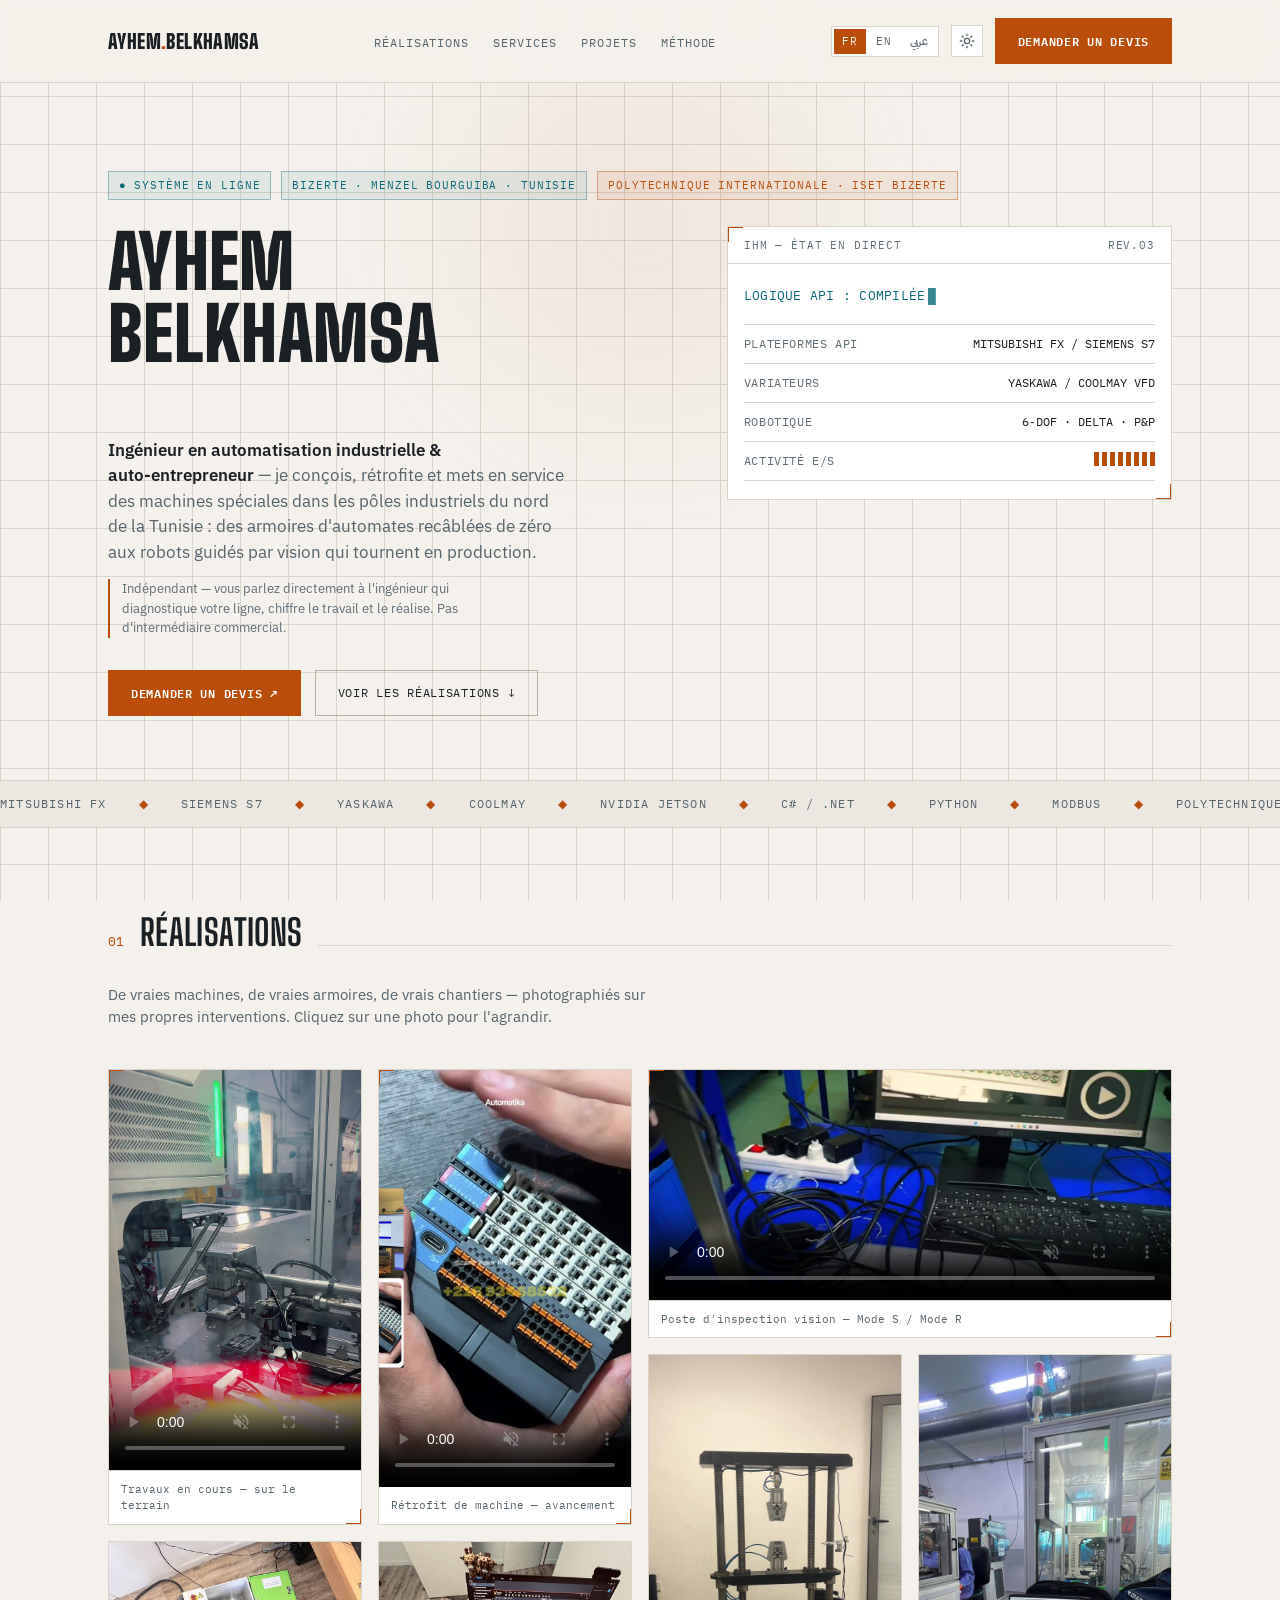
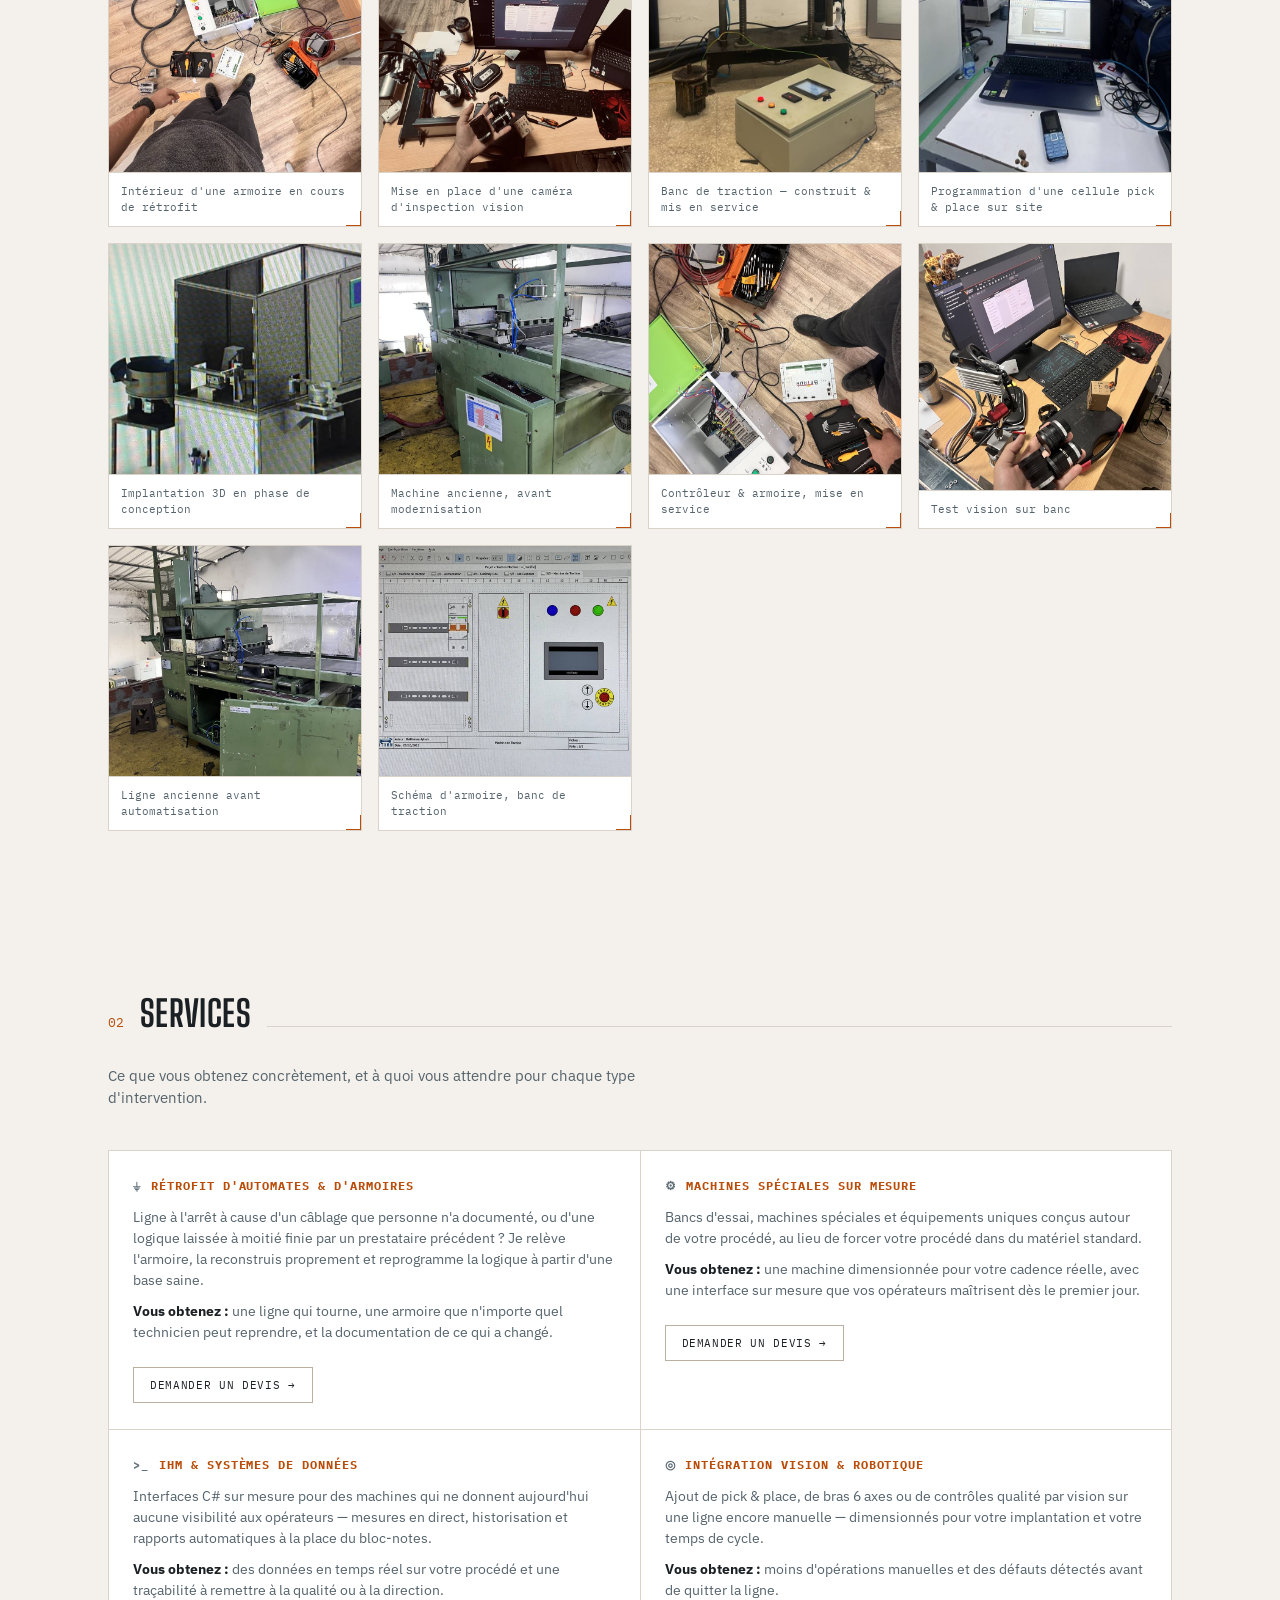
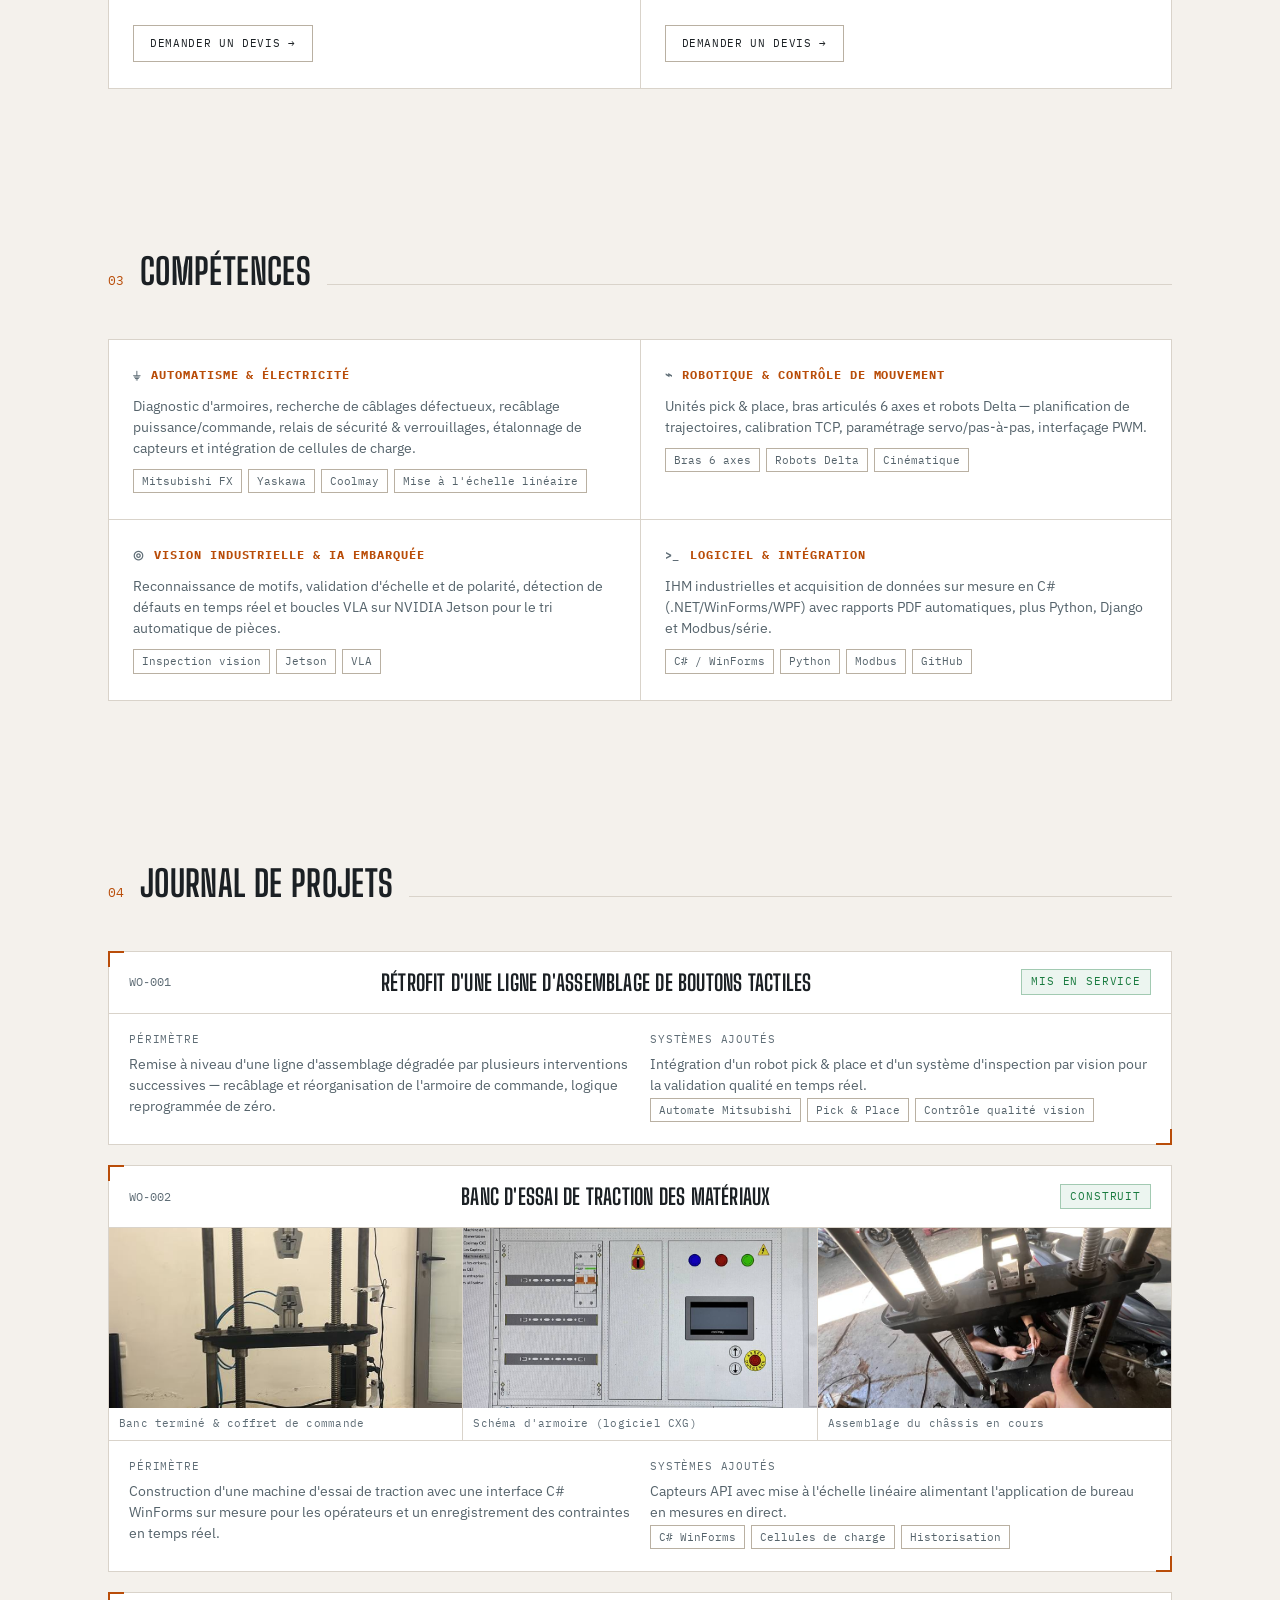
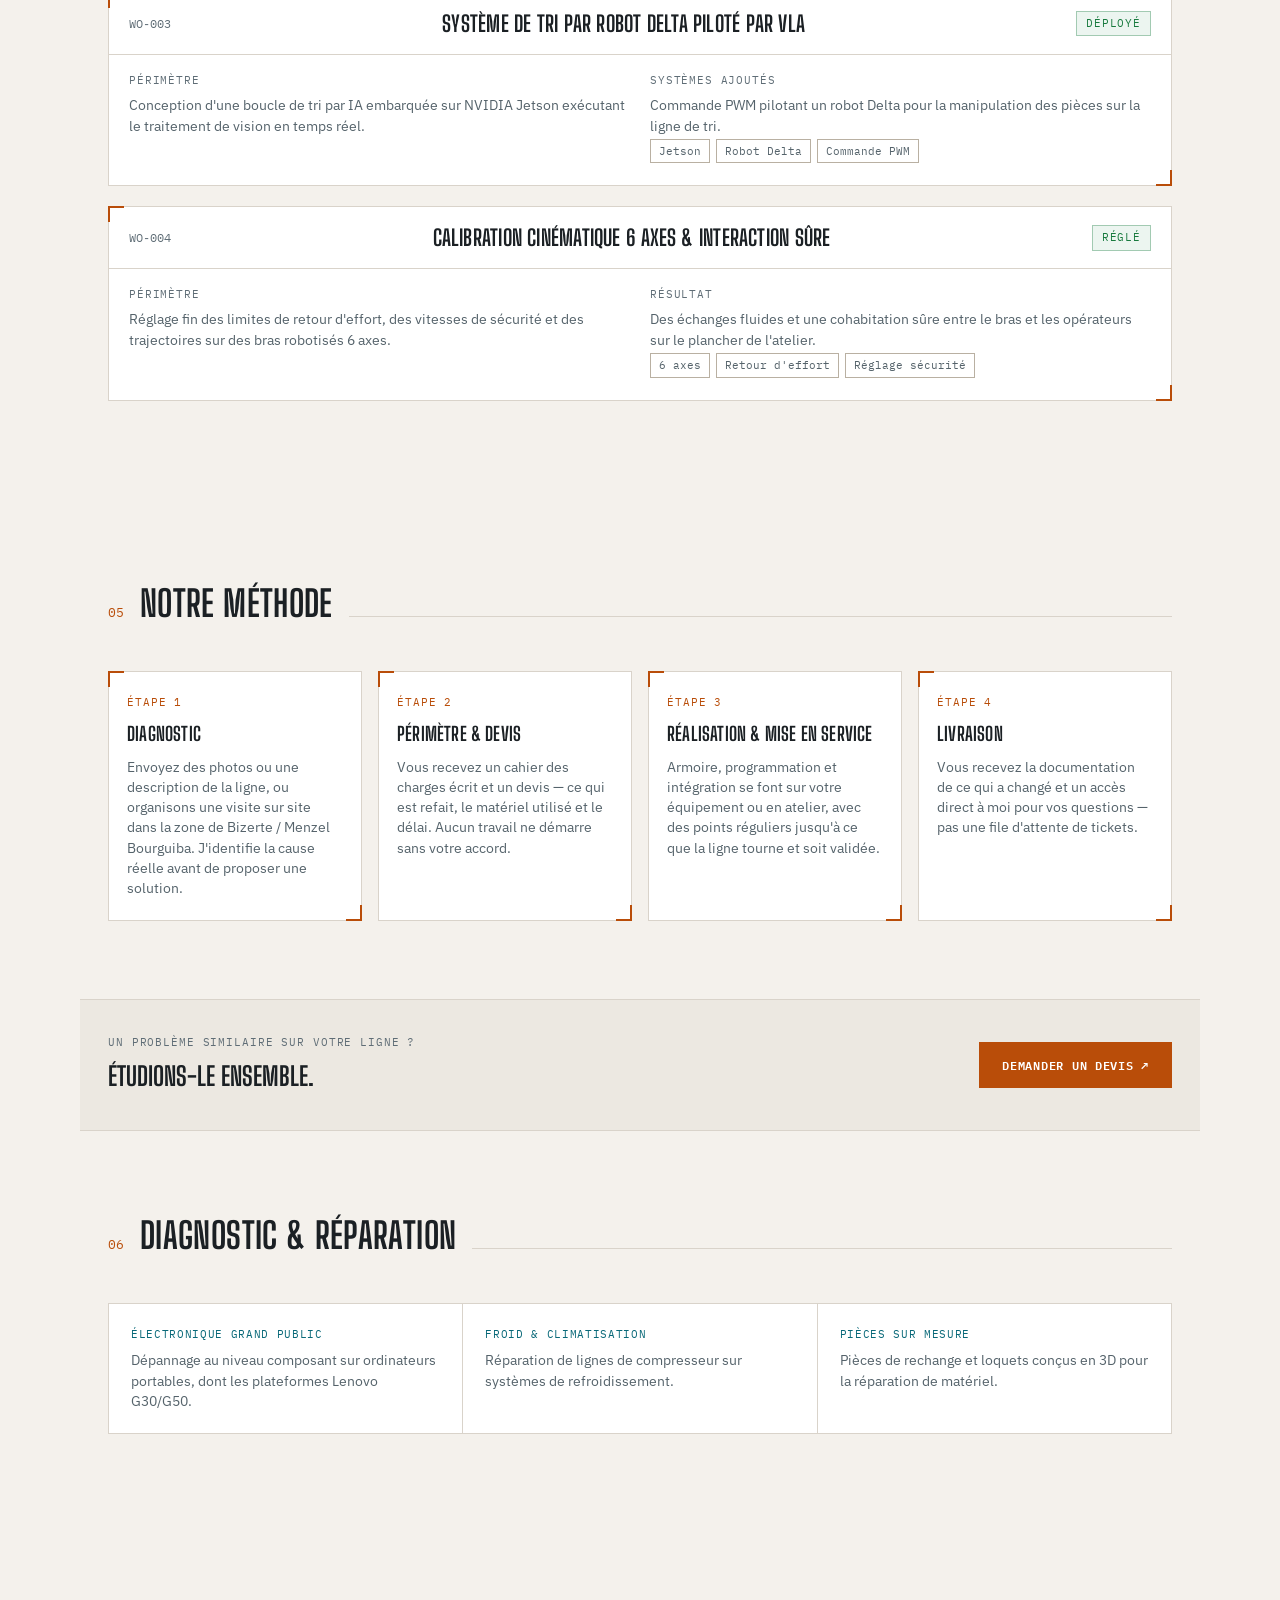
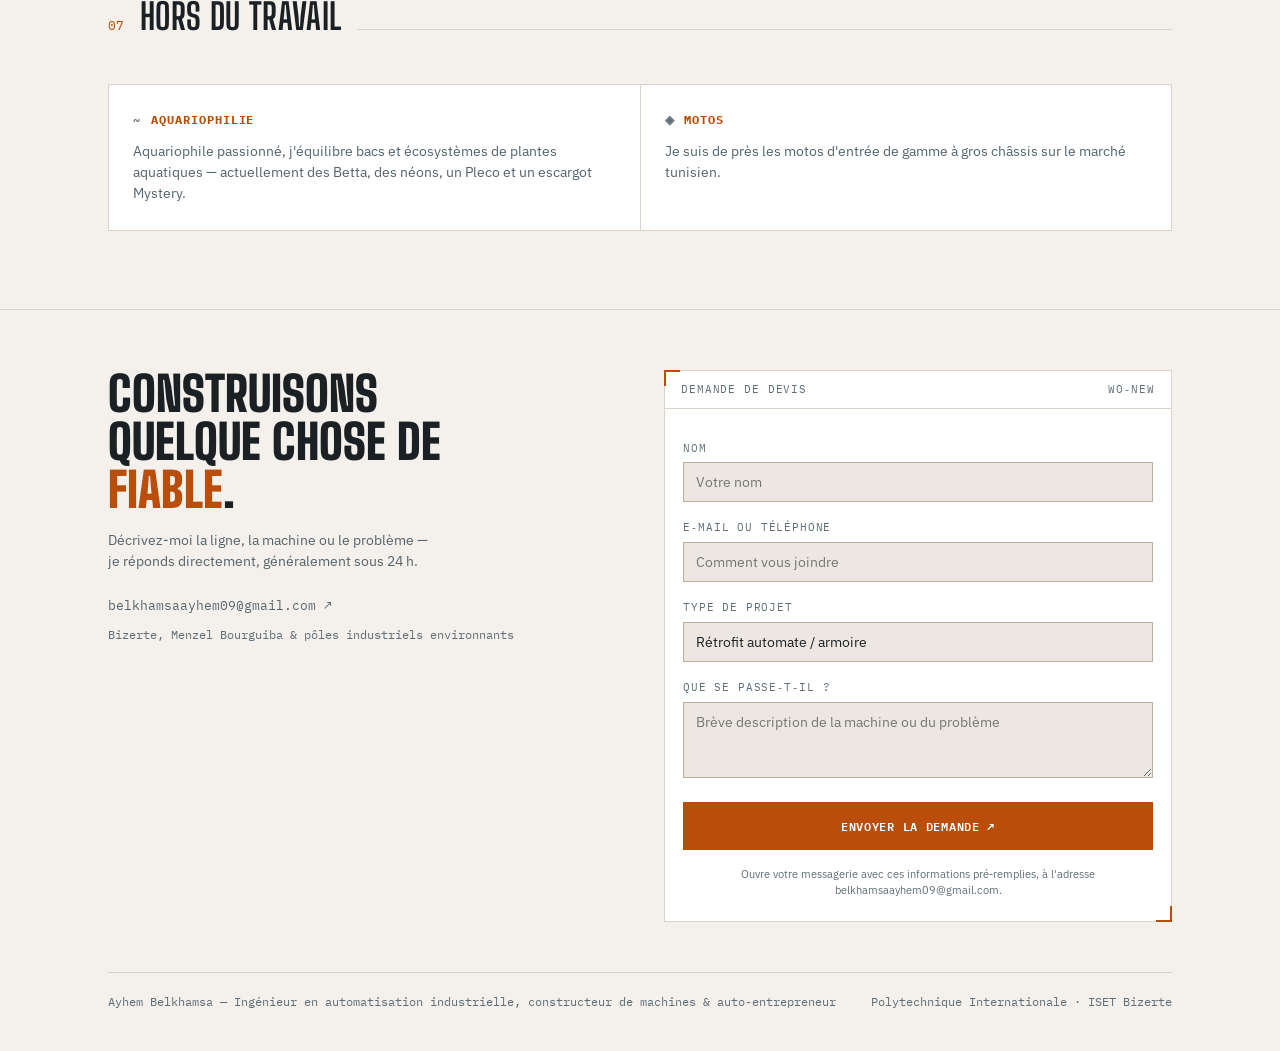
==== commit d339c33c: "Add vision-inspection reel as a wide video tile in The Work Landscape source (1920x1080 HEVC, 27.6 M" ====
--- a/index.html
+++ b/index.html
@@ -118,6 +118,7 @@
       <div class="photo-grid">
         <figure class="frame g-tall g-video"><video src="assets/video/work-in-progress-reel.mp4" poster="assets/images/work-in-progress-reel-poster.jpg" autoplay muted loop playsinline controls preload="metadata" aria-label="Vidéo « travaux en cours » : atelier, cellule robot delta, câblage de machine et usinage CNC" data-i18n-label="gal.video.label"></video><figcaption data-i18n="gal.video">Travaux en cours — sur le terrain</figcaption></figure>
         <figure class="frame g-tall g-video"><video src="assets/video/machine-retrofit-reel.mp4" poster="assets/images/machine-retrofit-reel-poster.jpg" muted loop playsinline controls preload="metadata" aria-label="Vidéo « rétrofit de machine » : presse hydraulique, atelier, programmation d'automate sur IHM Coolmay et modules d'E/S" data-i18n-label="gal.video2.label"></video><figcaption data-i18n="gal.video2">Rétrofit de machine — avancement</figcaption></figure>
+        <figure class="frame g-wide g-video"><video src="assets/video/vision-inspection-reel.mp4" poster="assets/images/vision-inspection-reel-poster.jpg" muted loop playsinline controls preload="metadata" aria-label="Vidéo « inspection vision » : support de caméra conçu en 3D, station d'inspection sur ligne de production" data-i18n-label="gal.video3.label"></video><figcaption data-i18n="gal.video3">Poste d'inspection vision — Mode S / Mode R</figcaption></figure>
         <figure class="frame g-tall"><img src="assets/images/tensile-rig-finished.jpg" alt="Banc d'essai de traction terminé avec son coffret de commande" data-i18n-alt="gal.1.alt" loading="eager"><figcaption data-i18n="gal.1">Banc de traction — construit &amp; mis en service</figcaption></figure>
         <figure class="frame g-tall"><img src="assets/images/pick-and-place-cell.jpg" alt="Programmation d'une cellule pick and place sur site" data-i18n-alt="gal.2.alt" loading="eager"><figcaption data-i18n="gal.2">Programmation d'une cellule pick &amp; place sur site</figcaption></figure>
         <figure class="frame"><img src="assets/images/control-cabinet-retrofit.jpg" alt="Intérieur d'une armoire de commande pendant un rétrofit" data-i18n-alt="gal.3.alt" loading="lazy"><figcaption data-i18n="gal.3">Intérieur d'une armoire en cours de rétrofit</figcaption></figure>
--- a/css/style.css
+++ b/css/style.css
@@ -373,6 +373,9 @@
 @media (max-width:560px){ .photo-grid .g-tall{grid-row:auto;} .photo-grid .g-tall img{min-height:320px;} }
 .photo-grid video{width:100%; flex:1 1 auto; min-height:400px; height:230px; object-fit:cover; display:block; background:#000;}
 @media (max-width:560px){ .photo-grid video{height:auto; min-height:0; aspect-ratio:9/16; max-height:80vh;} }
+.photo-grid .g-wide{grid-column:span 2;}
+.photo-grid .g-wide video{min-height:230px; height:230px;}
+@media (max-width:560px){ .photo-grid .g-wide{grid-column:auto;} .photo-grid .g-wide video{height:auto; min-height:0; aspect-ratio:16/9; max-height:none;} }
 
 /* ===== Arabic / RTL ===== */
 html[lang="ar"] body, html[lang="ar"] input, html[lang="ar"] select, html[lang="ar"] textarea, html[lang="ar"] button{font-family:'IBM Plex Sans Arabic', 'IBM Plex Sans', sans-serif;}
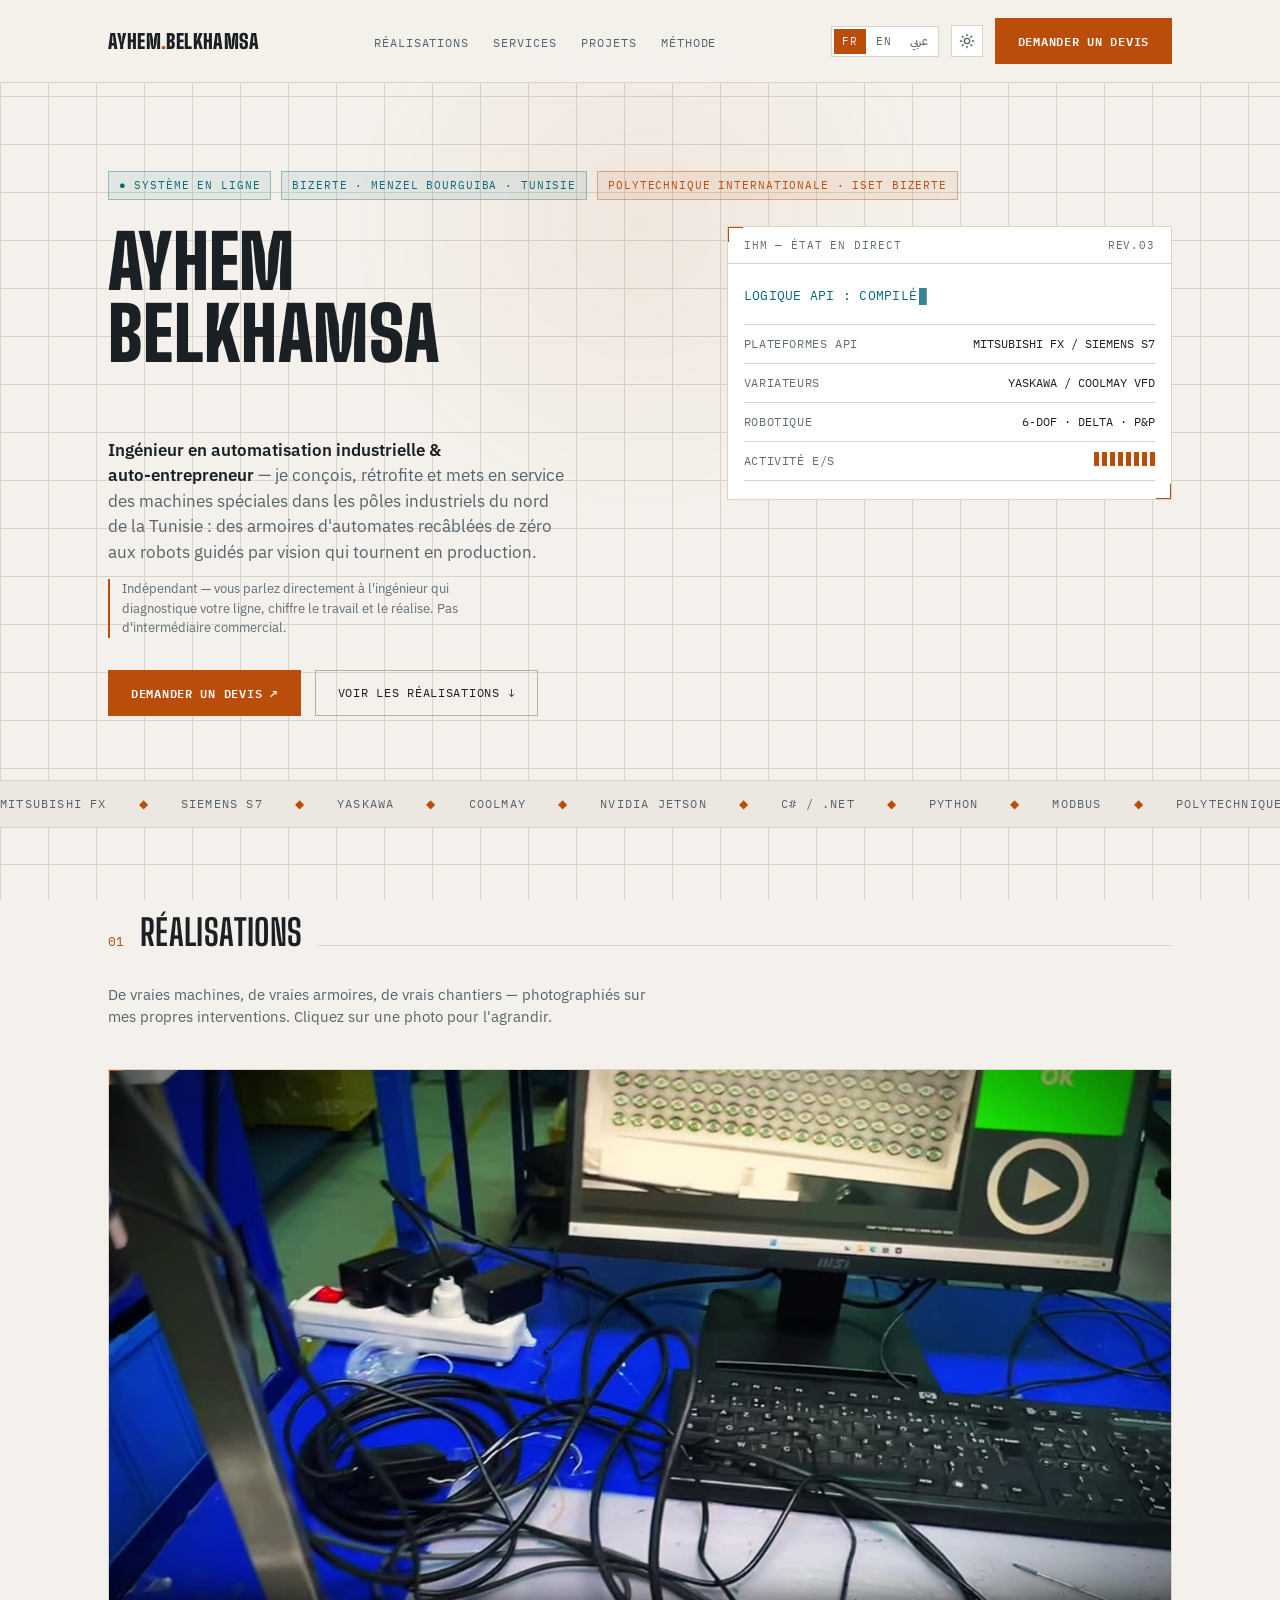
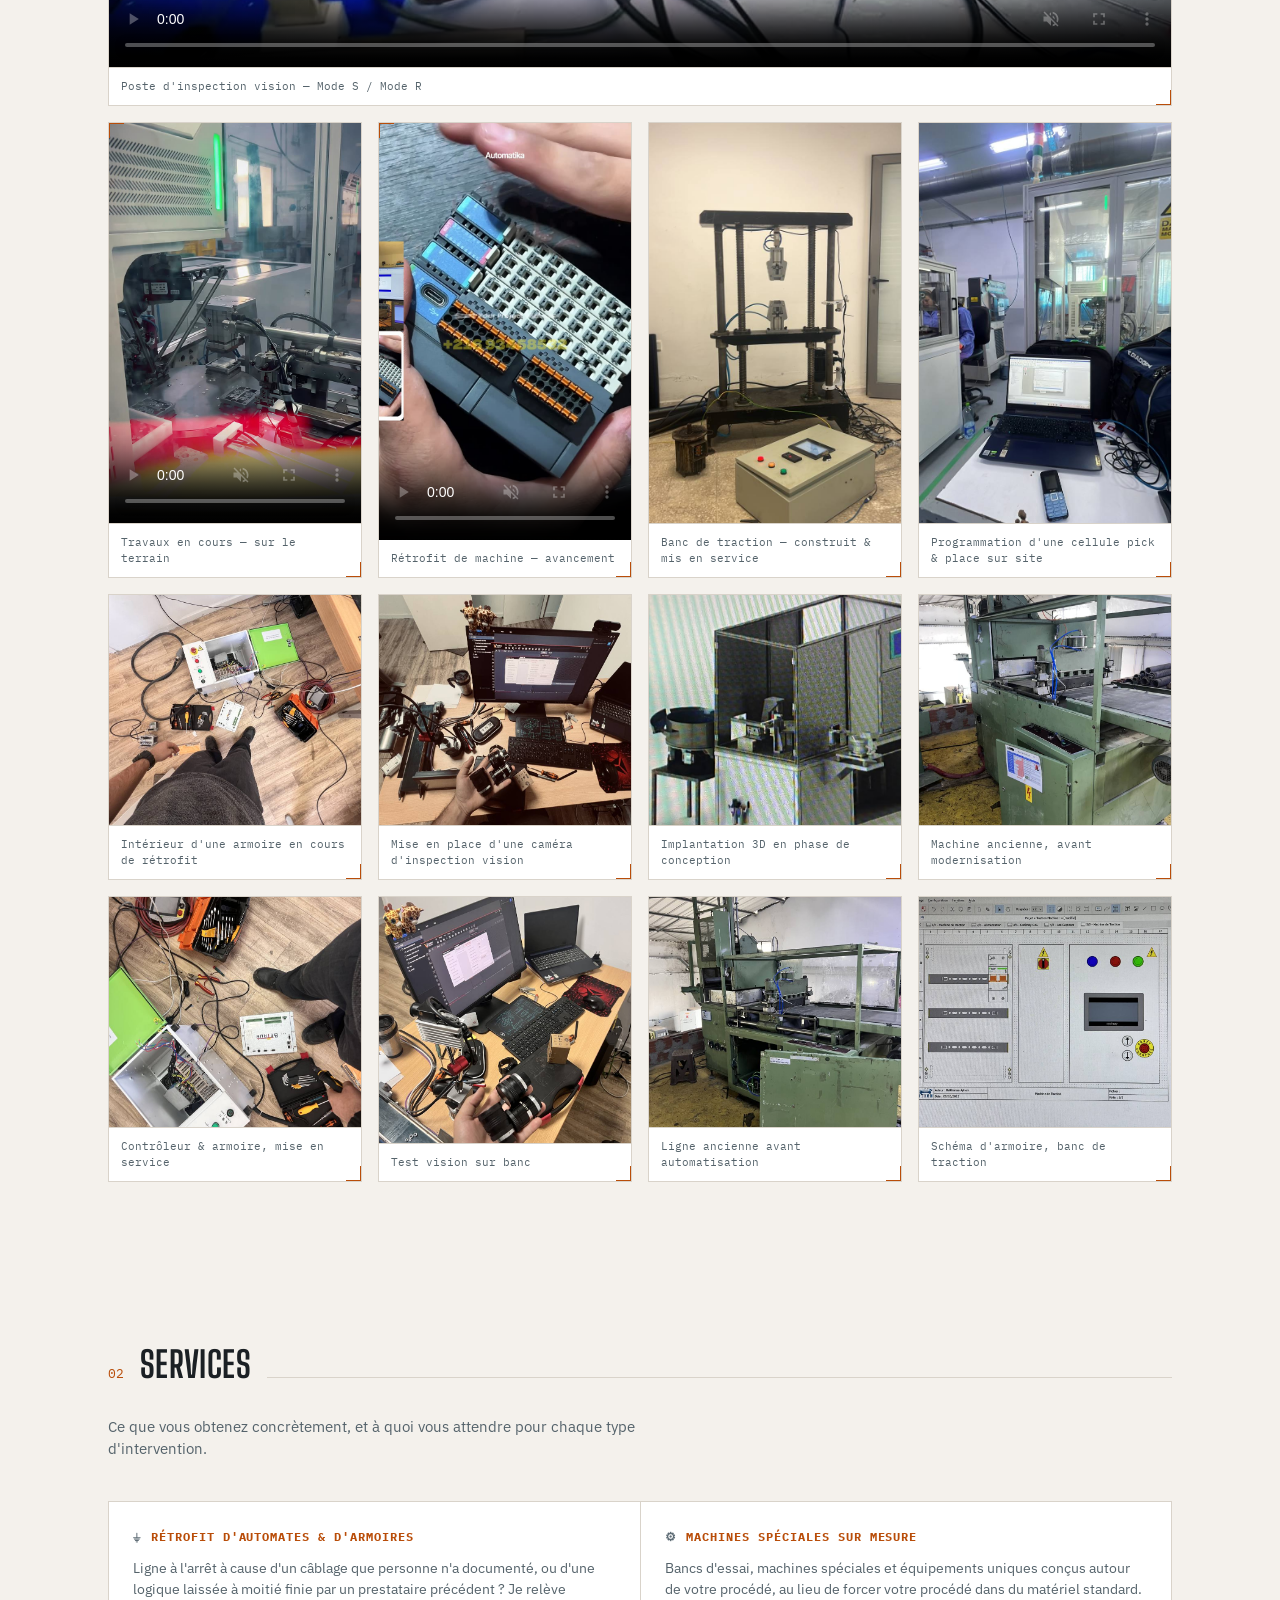
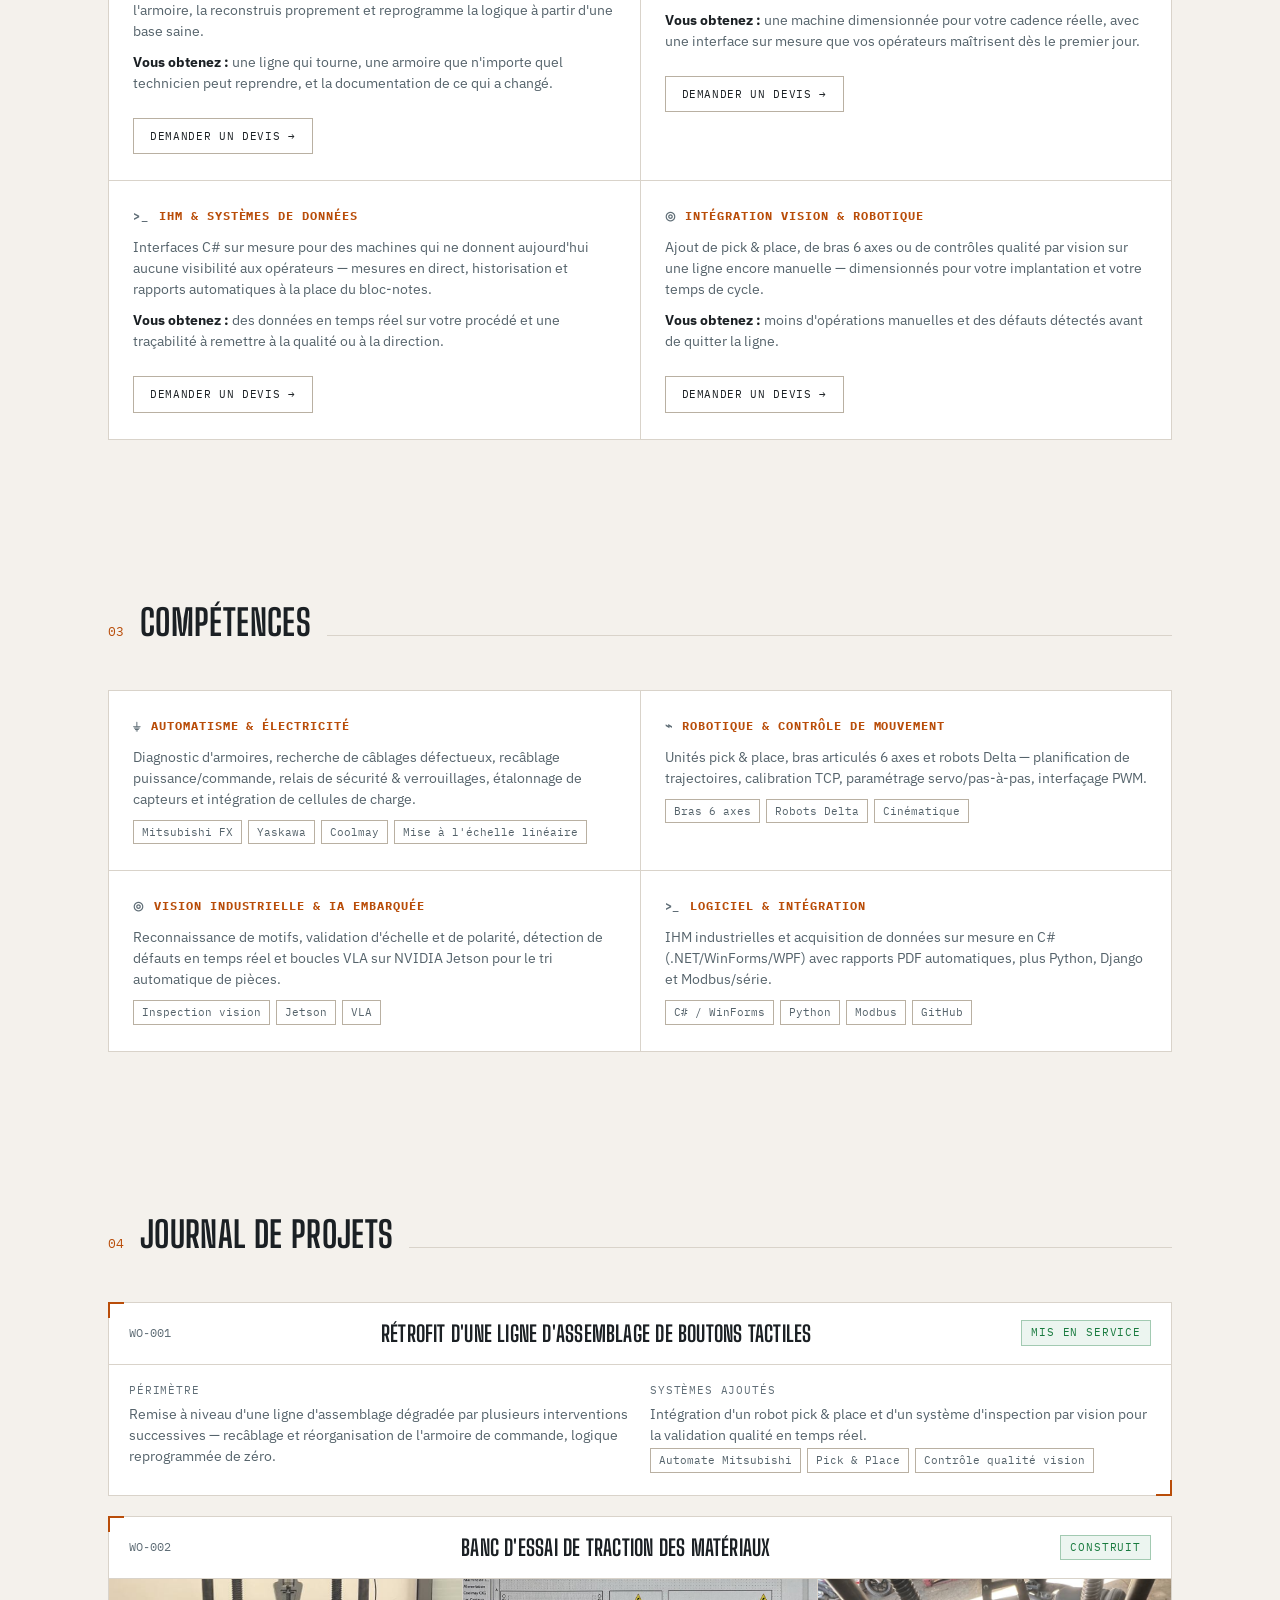
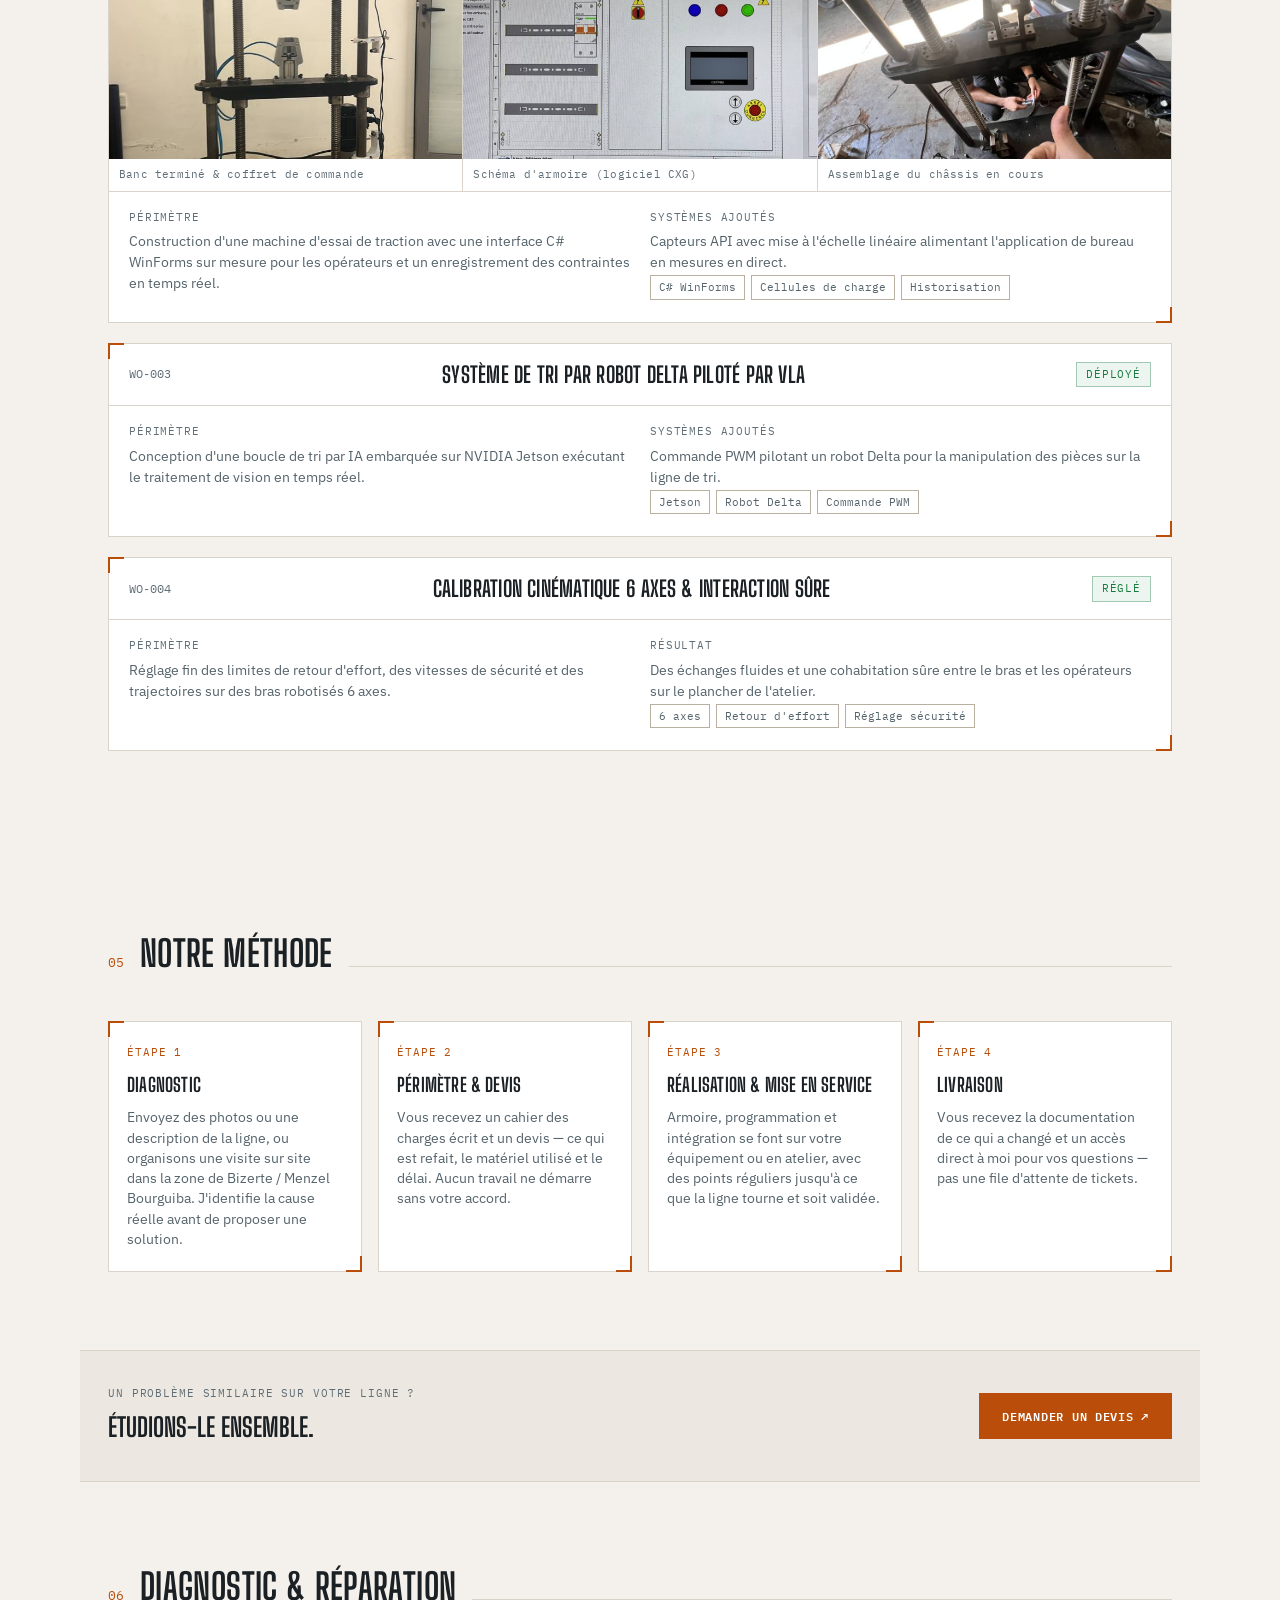
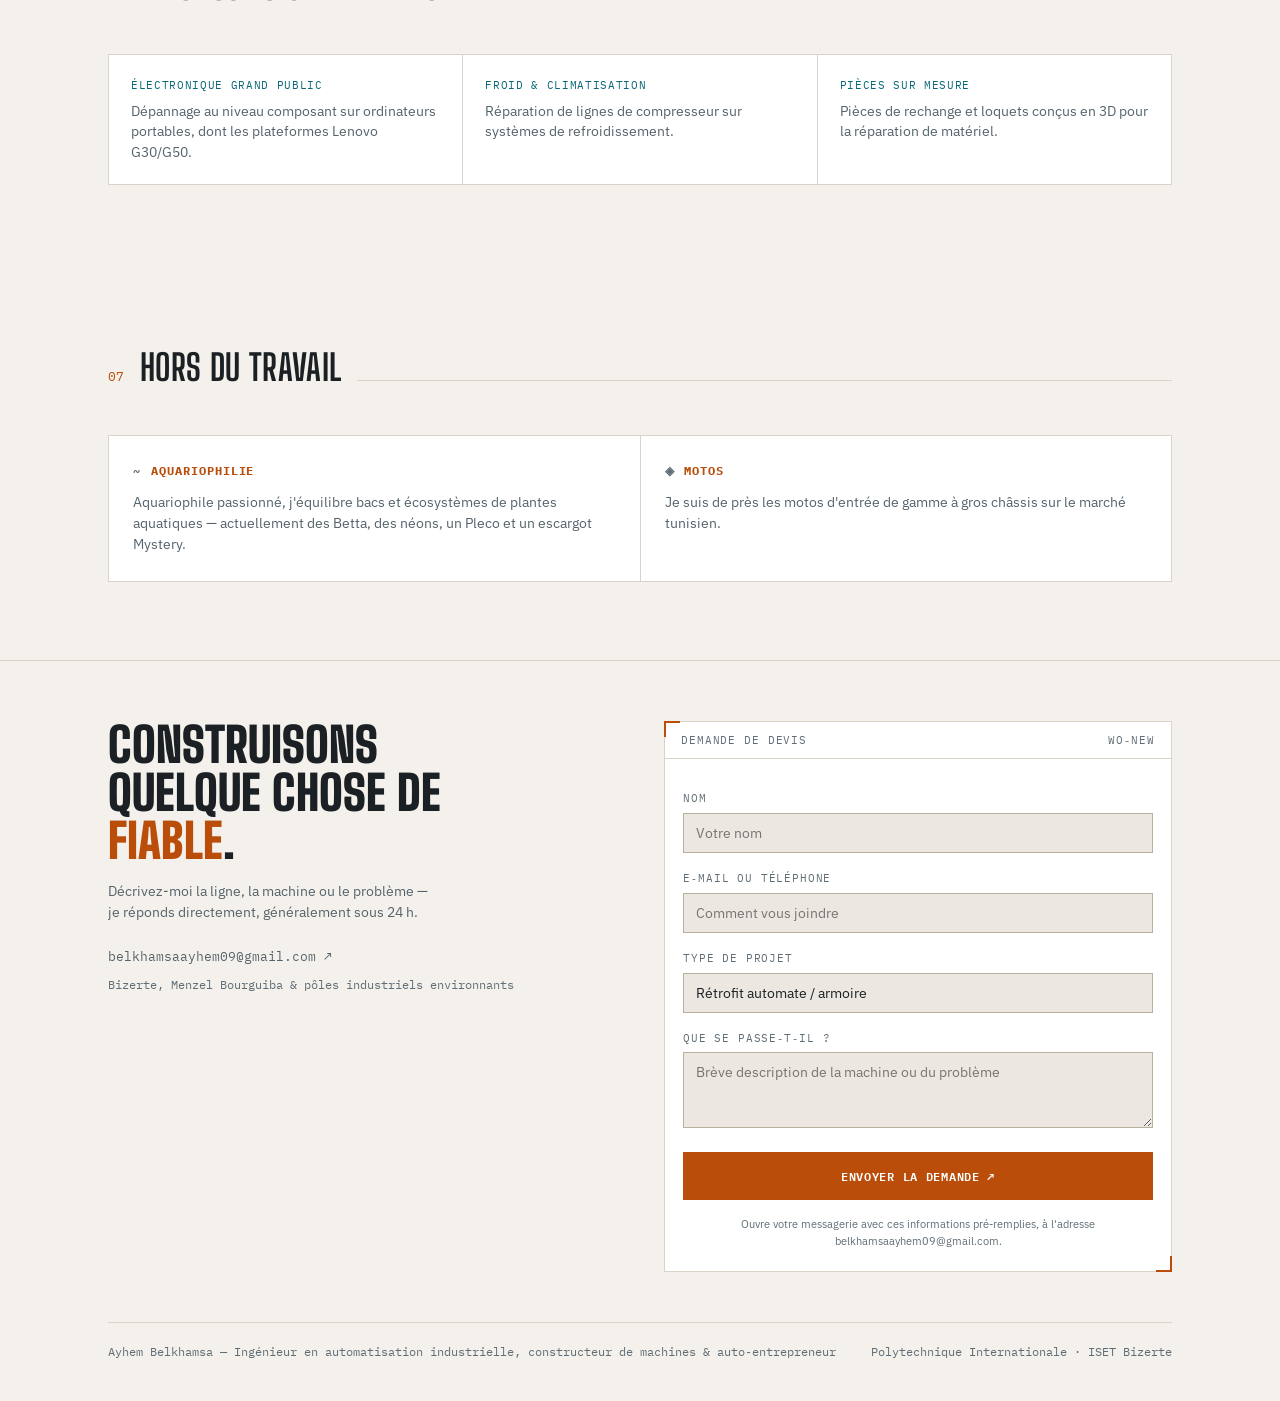
==== commit d3101c08: "Show the vision-inspection reel full width at the top of The Work The wide tile now spans the whole " ====
--- a/index.html
+++ b/index.html
@@ -116,9 +116,9 @@
       </div>
       <p class="sec-desc" style="margin-top:-16px;" data-i18n="gallery.desc">De vraies machines, de vraies armoires, de vrais chantiers — photographiés sur mes propres interventions. Cliquez sur une photo pour l'agrandir.</p>
       <div class="photo-grid">
+        <figure class="frame g-wide g-video"><video src="assets/video/vision-inspection-reel.mp4" poster="assets/images/vision-inspection-reel-poster.jpg" autoplay muted loop playsinline controls preload="metadata" aria-label="Vidéo « inspection vision » : support de caméra conçu en 3D, station d'inspection sur ligne de production" data-i18n-label="gal.video3.label"></video><figcaption data-i18n="gal.video3">Poste d'inspection vision — Mode S / Mode R</figcaption></figure>
         <figure class="frame g-tall g-video"><video src="assets/video/work-in-progress-reel.mp4" poster="assets/images/work-in-progress-reel-poster.jpg" autoplay muted loop playsinline controls preload="metadata" aria-label="Vidéo « travaux en cours » : atelier, cellule robot delta, câblage de machine et usinage CNC" data-i18n-label="gal.video.label"></video><figcaption data-i18n="gal.video">Travaux en cours — sur le terrain</figcaption></figure>
         <figure class="frame g-tall g-video"><video src="assets/video/machine-retrofit-reel.mp4" poster="assets/images/machine-retrofit-reel-poster.jpg" muted loop playsinline controls preload="metadata" aria-label="Vidéo « rétrofit de machine » : presse hydraulique, atelier, programmation d'automate sur IHM Coolmay et modules d'E/S" data-i18n-label="gal.video2.label"></video><figcaption data-i18n="gal.video2">Rétrofit de machine — avancement</figcaption></figure>
-        <figure class="frame g-wide g-video"><video src="assets/video/vision-inspection-reel.mp4" poster="assets/images/vision-inspection-reel-poster.jpg" muted loop playsinline controls preload="metadata" aria-label="Vidéo « inspection vision » : support de caméra conçu en 3D, station d'inspection sur ligne de production" data-i18n-label="gal.video3.label"></video><figcaption data-i18n="gal.video3">Poste d'inspection vision — Mode S / Mode R</figcaption></figure>
         <figure class="frame g-tall"><img src="assets/images/tensile-rig-finished.jpg" alt="Banc d'essai de traction terminé avec son coffret de commande" data-i18n-alt="gal.1.alt" loading="eager"><figcaption data-i18n="gal.1">Banc de traction — construit &amp; mis en service</figcaption></figure>
         <figure class="frame g-tall"><img src="assets/images/pick-and-place-cell.jpg" alt="Programmation d'une cellule pick and place sur site" data-i18n-alt="gal.2.alt" loading="eager"><figcaption data-i18n="gal.2">Programmation d'une cellule pick &amp; place sur site</figcaption></figure>
         <figure class="frame"><img src="assets/images/control-cabinet-retrofit.jpg" alt="Intérieur d'une armoire de commande pendant un rétrofit" data-i18n-alt="gal.3.alt" loading="lazy"><figcaption data-i18n="gal.3">Intérieur d'une armoire en cours de rétrofit</figcaption></figure>
--- a/css/style.css
+++ b/css/style.css
@@ -373,9 +373,8 @@
 @media (max-width:560px){ .photo-grid .g-tall{grid-row:auto;} .photo-grid .g-tall img{min-height:320px;} }
 .photo-grid video{width:100%; flex:1 1 auto; min-height:400px; height:230px; object-fit:cover; display:block; background:#000;}
 @media (max-width:560px){ .photo-grid video{height:auto; min-height:0; aspect-ratio:9/16; max-height:80vh;} }
-.photo-grid .g-wide{grid-column:span 2;}
-.photo-grid .g-wide video{min-height:230px; height:230px;}
-@media (max-width:560px){ .photo-grid .g-wide{grid-column:auto;} .photo-grid .g-wide video{height:auto; min-height:0; aspect-ratio:16/9; max-height:none;} }
+.photo-grid .g-wide{grid-column:1 / -1;}
+.photo-grid .g-wide video{height:auto; min-height:0; aspect-ratio:16/9; object-fit:contain; max-height:none;}
 
 /* ===== Arabic / RTL ===== */
 html[lang="ar"] body, html[lang="ar"] input, html[lang="ar"] select, html[lang="ar"] textarea, html[lang="ar"] button{font-family:'IBM Plex Sans Arabic', 'IBM Plex Sans', sans-serif;}
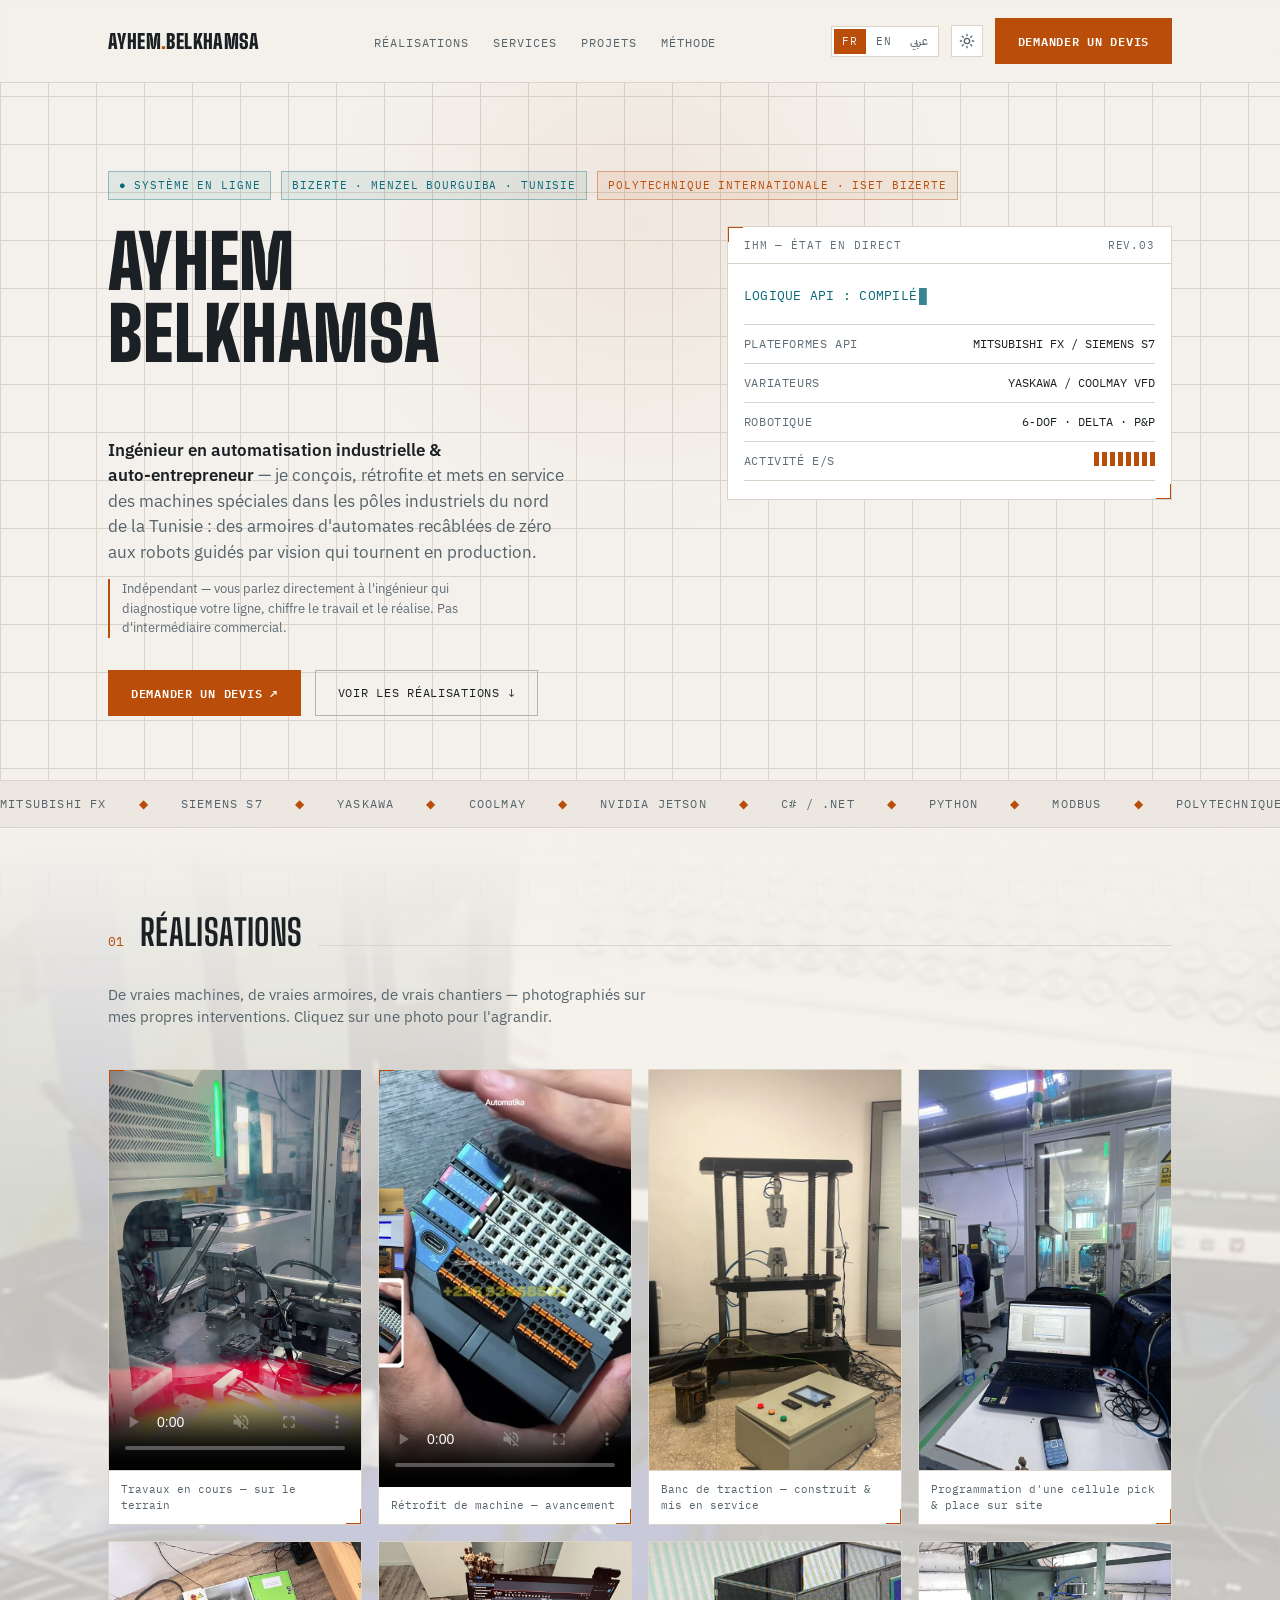
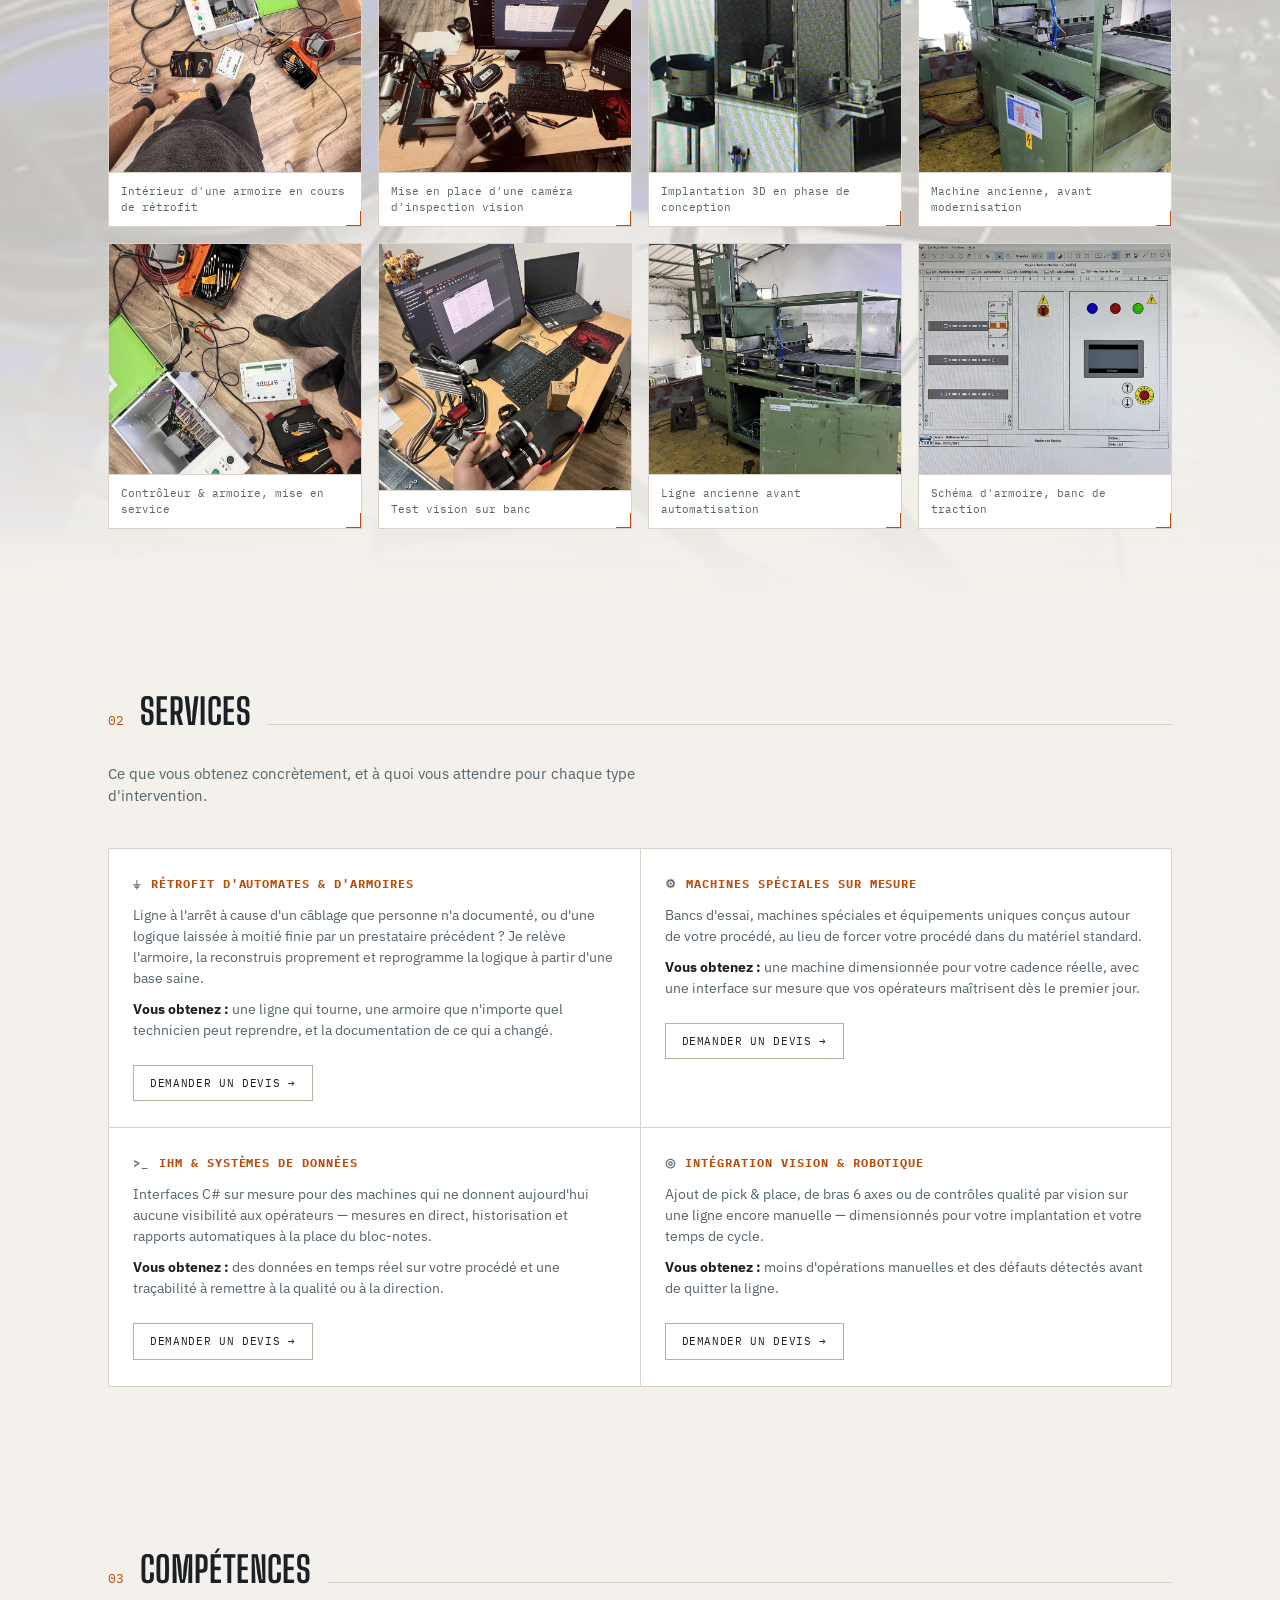
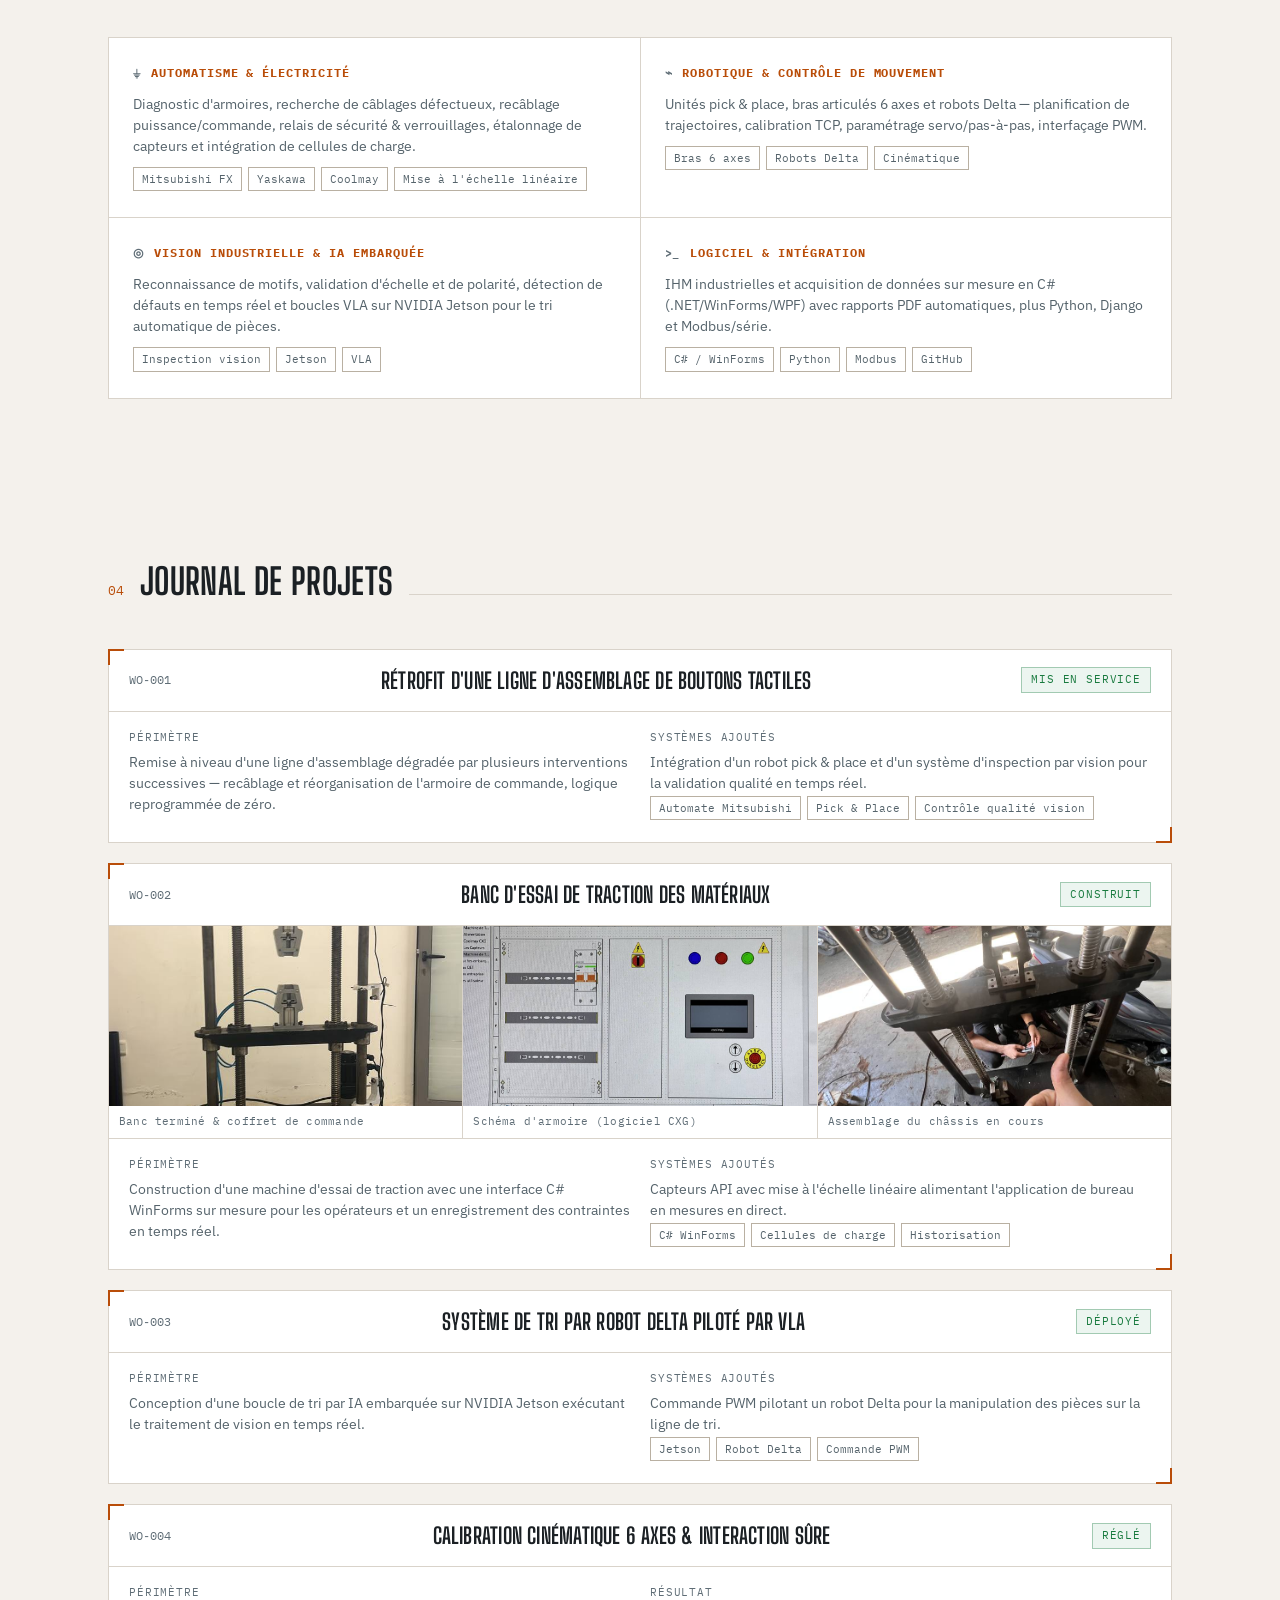
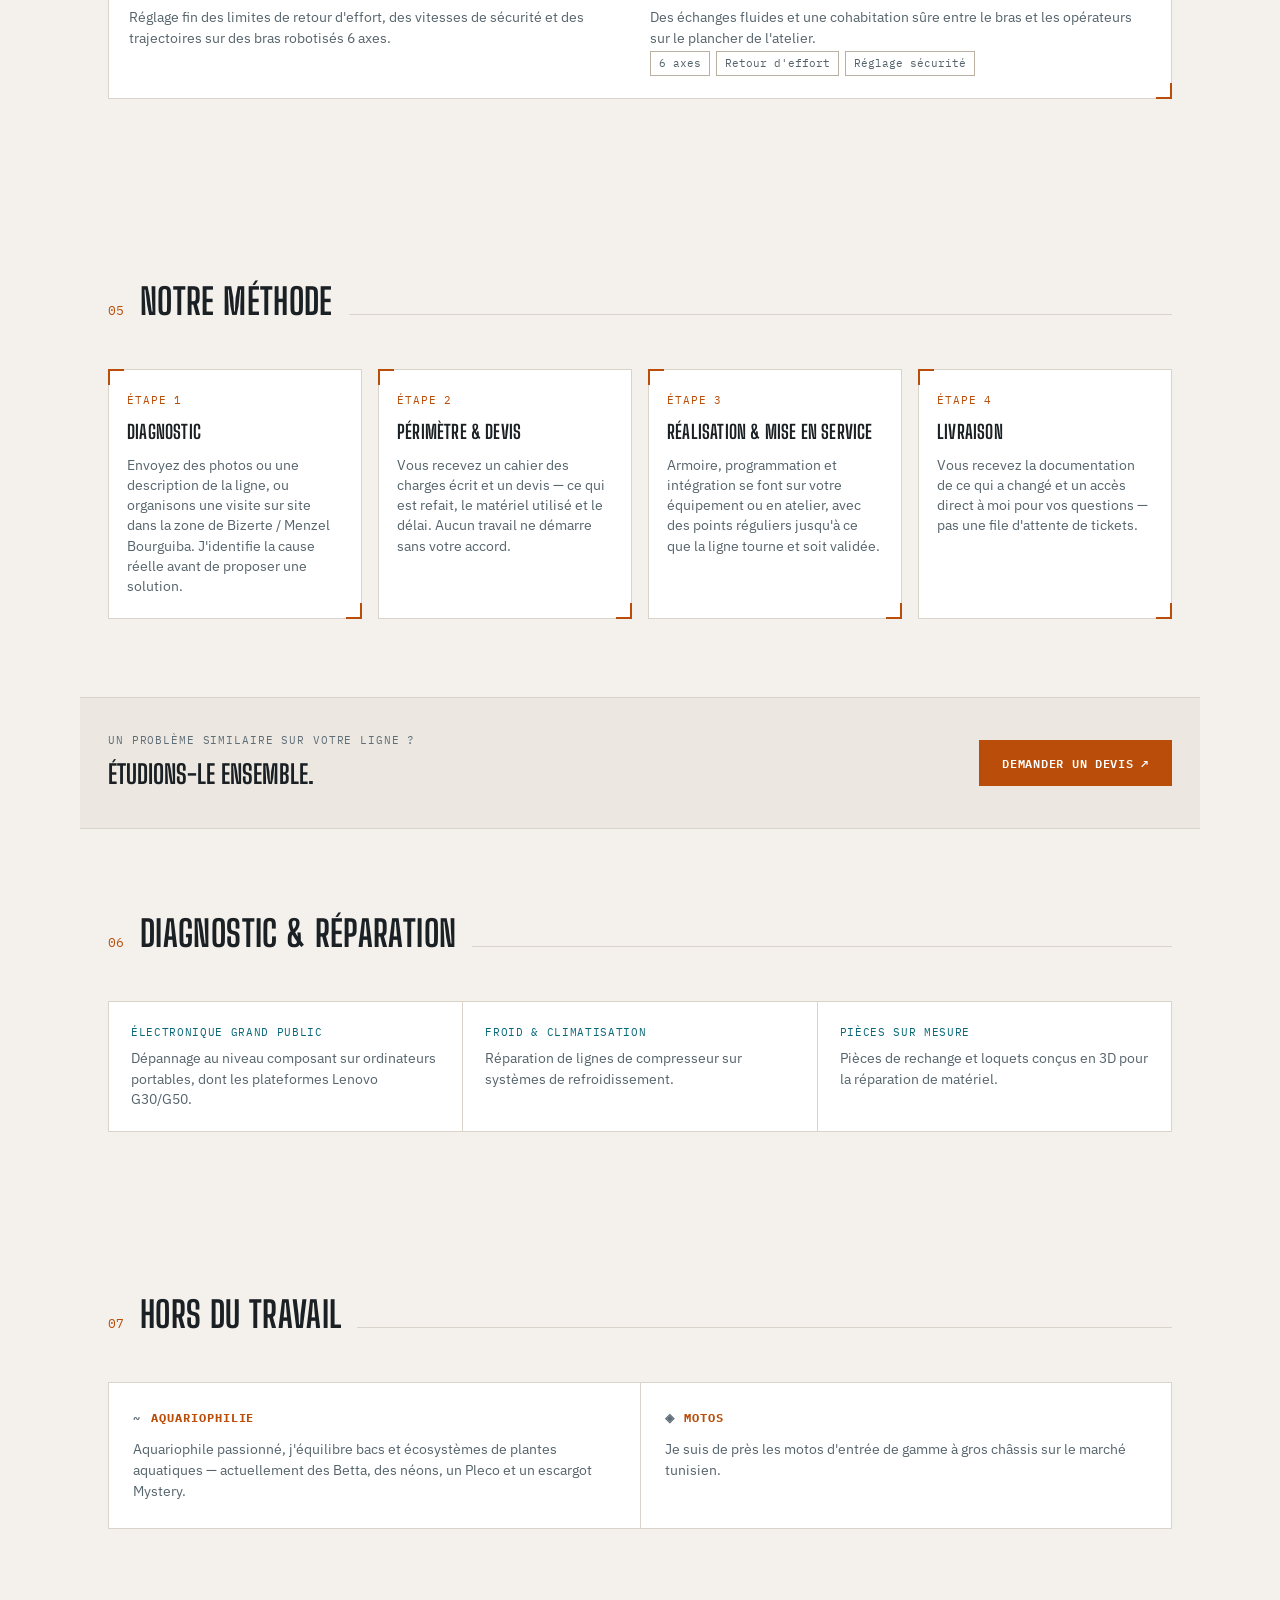
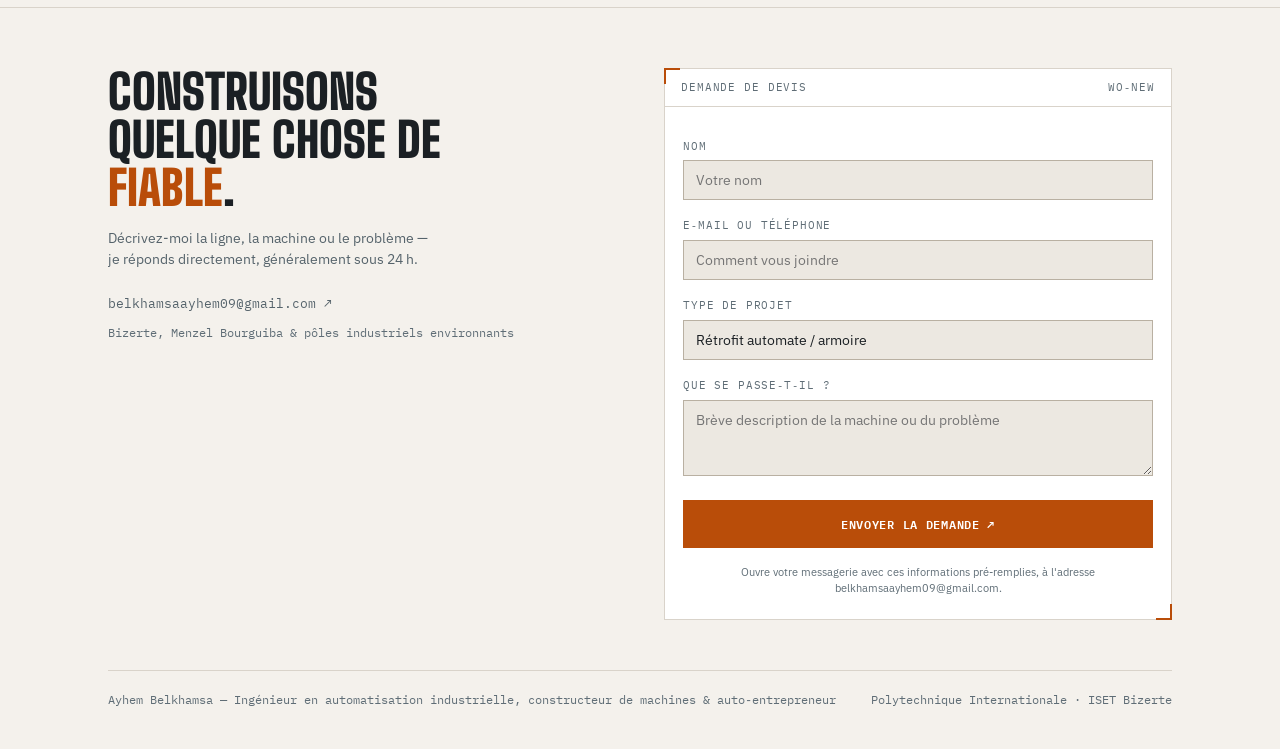
==== commit 52557dd9: "Play the vision-inspection reel as a faded background behind The Work Replaces the full-width tile: " ====
--- a/index.html
+++ b/index.html
@@ -107,7 +107,10 @@
 
   <div class="ticker" aria-label="Platforms and affiliations"><div class="ticker-track"><div class="ticker-set"><span>Mitsubishi FX</span><b>◆</b><span>Siemens S7</span><b>◆</b><span>Yaskawa</span><b>◆</b><span>Coolmay</span><b>◆</b><span>NVIDIA Jetson</span><b>◆</b><span>C# / .NET</span><b>◆</b><span>Python</span><b>◆</b><span>Modbus</span><b>◆</b><span>Polytechnique Internationale</span><b>◆</b><span>ISET Bizerte</span><b>◆</b></div><div class="ticker-set" aria-hidden="true"><span>Mitsubishi FX</span><b>◆</b><span>Siemens S7</span><b>◆</b><span>Yaskawa</span><b>◆</b><span>Coolmay</span><b>◆</b><span>NVIDIA Jetson</span><b>◆</b><span>C# / .NET</span><b>◆</b><span>Python</span><b>◆</b><span>Modbus</span><b>◆</b><span>Polytechnique Internationale</span><b>◆</b><span>ISET Bizerte</span><b>◆</b></div></div></div>
 
-  <section id="gallery">
+  <section id="gallery" class="has-bgvideo">
+    <div class="bg-video" aria-hidden="true">
+      <video src="assets/video/vision-inspection-reel.mp4" poster="assets/images/vision-inspection-reel-poster.jpg" autoplay muted loop playsinline preload="metadata" disablepictureinpicture tabindex="-1"></video>
+    </div>
     <div class="wrap">
       <div class="sec-head">
         <span class="sec-num">01</span>
@@ -116,7 +119,6 @@
       </div>
       <p class="sec-desc" style="margin-top:-16px;" data-i18n="gallery.desc">De vraies machines, de vraies armoires, de vrais chantiers — photographiés sur mes propres interventions. Cliquez sur une photo pour l'agrandir.</p>
       <div class="photo-grid">
-        <figure class="frame g-wide g-video"><video src="assets/video/vision-inspection-reel.mp4" poster="assets/images/vision-inspection-reel-poster.jpg" autoplay muted loop playsinline controls preload="metadata" aria-label="Vidéo « inspection vision » : support de caméra conçu en 3D, station d'inspection sur ligne de production" data-i18n-label="gal.video3.label"></video><figcaption data-i18n="gal.video3">Poste d'inspection vision — Mode S / Mode R</figcaption></figure>
         <figure class="frame g-tall g-video"><video src="assets/video/work-in-progress-reel.mp4" poster="assets/images/work-in-progress-reel-poster.jpg" autoplay muted loop playsinline controls preload="metadata" aria-label="Vidéo « travaux en cours » : atelier, cellule robot delta, câblage de machine et usinage CNC" data-i18n-label="gal.video.label"></video><figcaption data-i18n="gal.video">Travaux en cours — sur le terrain</figcaption></figure>
         <figure class="frame g-tall g-video"><video src="assets/video/machine-retrofit-reel.mp4" poster="assets/images/machine-retrofit-reel-poster.jpg" muted loop playsinline controls preload="metadata" aria-label="Vidéo « rétrofit de machine » : presse hydraulique, atelier, programmation d'automate sur IHM Coolmay et modules d'E/S" data-i18n-label="gal.video2.label"></video><figcaption data-i18n="gal.video2">Rétrofit de machine — avancement</figcaption></figure>
         <figure class="frame g-tall"><img src="assets/images/tensile-rig-finished.jpg" alt="Banc d'essai de traction terminé avec son coffret de commande" data-i18n-alt="gal.1.alt" loading="eager"><figcaption data-i18n="gal.1">Banc de traction — construit &amp; mis en service</figcaption></figure>
--- a/css/style.css
+++ b/css/style.css
@@ -373,8 +373,13 @@
 @media (max-width:560px){ .photo-grid .g-tall{grid-row:auto;} .photo-grid .g-tall img{min-height:320px;} }
 .photo-grid video{width:100%; flex:1 1 auto; min-height:400px; height:230px; object-fit:cover; display:block; background:#000;}
 @media (max-width:560px){ .photo-grid video{height:auto; min-height:0; aspect-ratio:9/16; max-height:80vh;} }
-.photo-grid .g-wide{grid-column:1 / -1;}
-.photo-grid .g-wide video{height:auto; min-height:0; aspect-ratio:16/9; object-fit:contain; max-height:none;}
+/* ambient background reel behind The Work: no controls, looping, faded under a gradient so tiles stay readable */
+.has-bgvideo{position:relative; overflow:hidden;}
+.has-bgvideo > .wrap{position:relative; z-index:1;}
+.bg-video{position:absolute; inset:0; z-index:0; pointer-events:none;}
+.bg-video video{width:100%; height:100%; object-fit:cover; display:block; opacity:0.28; filter:grayscale(35%) contrast(1.05);}
+.bg-video::after{content:""; position:absolute; inset:0; background:linear-gradient(180deg, var(--bg) 0%, transparent 28%, transparent 72%, var(--bg) 100%);}
+html[data-theme="light"] .bg-video video{opacity:0.2; filter:grayscale(45%);}
 
 /* ===== Arabic / RTL ===== */
 html[lang="ar"] body, html[lang="ar"] input, html[lang="ar"] select, html[lang="ar"] textarea, html[lang="ar"] button{font-family:'IBM Plex Sans Arabic', 'IBM Plex Sans', sans-serif;}
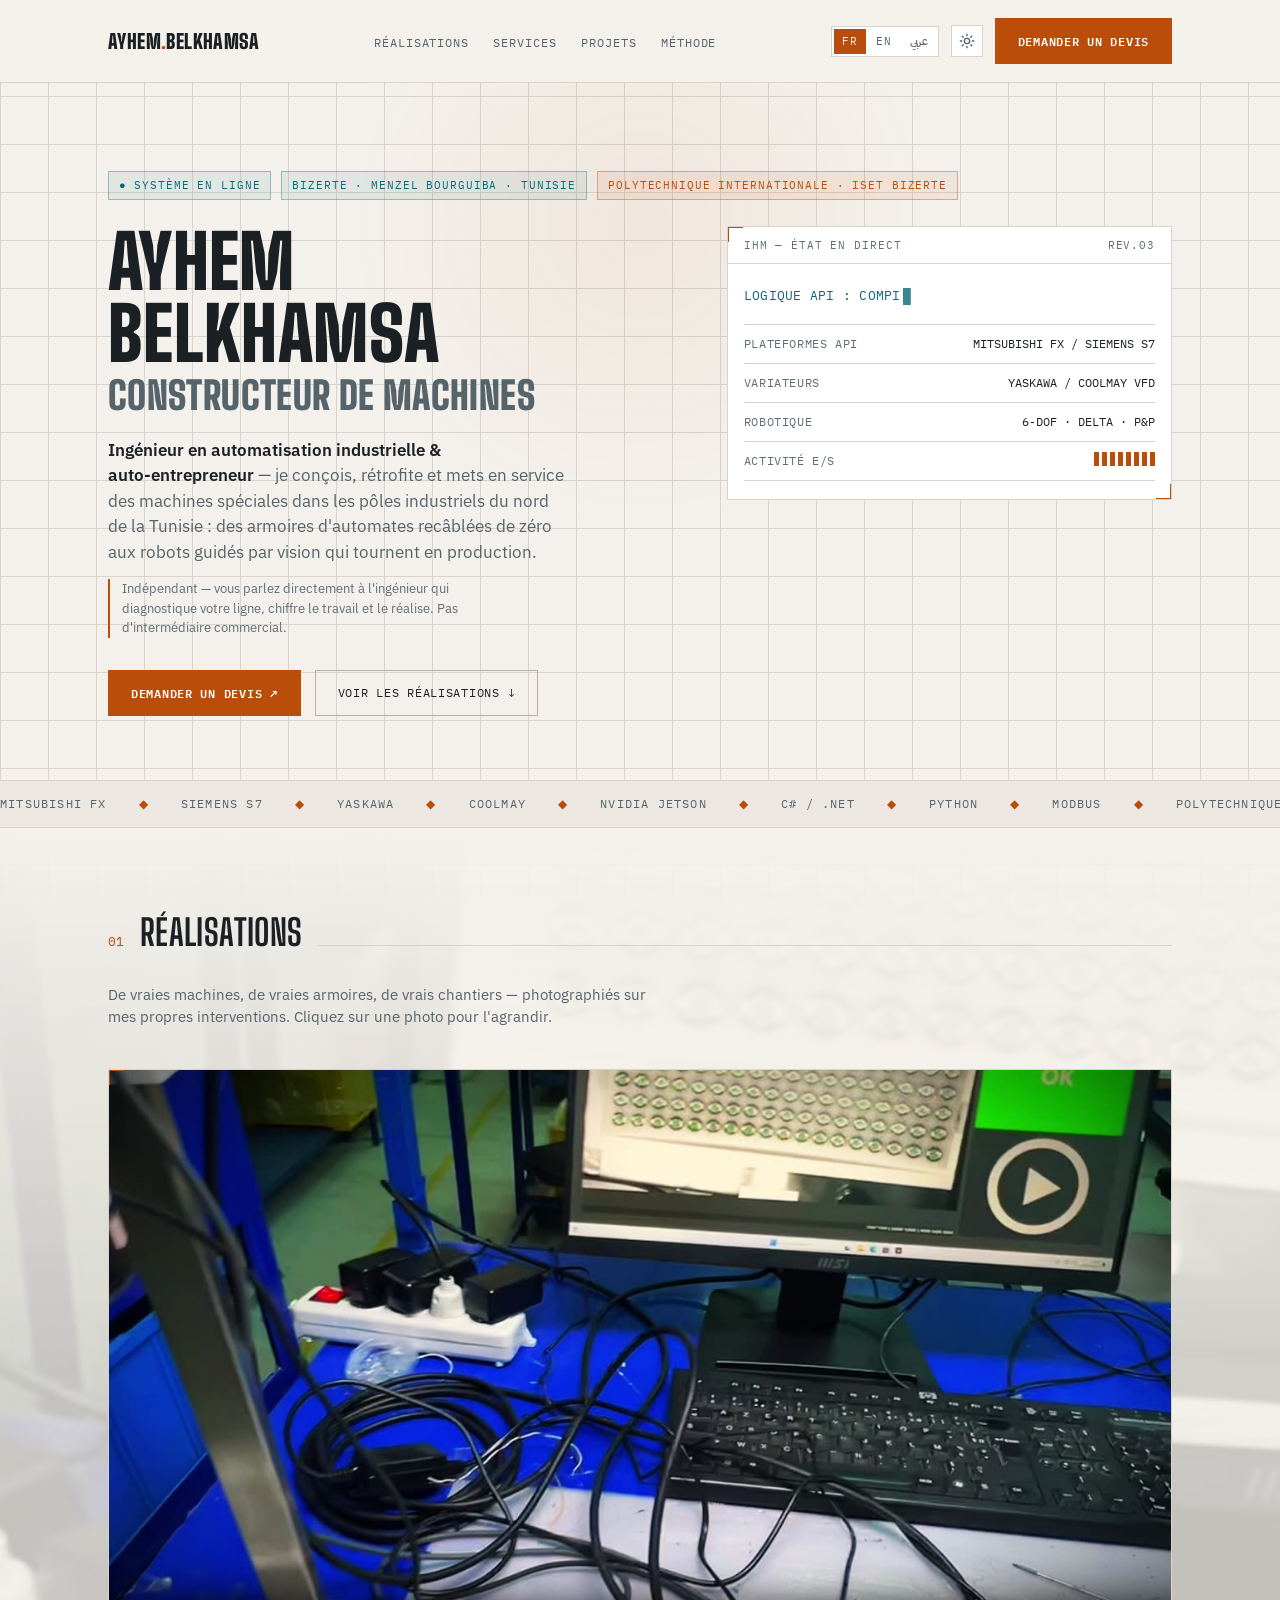
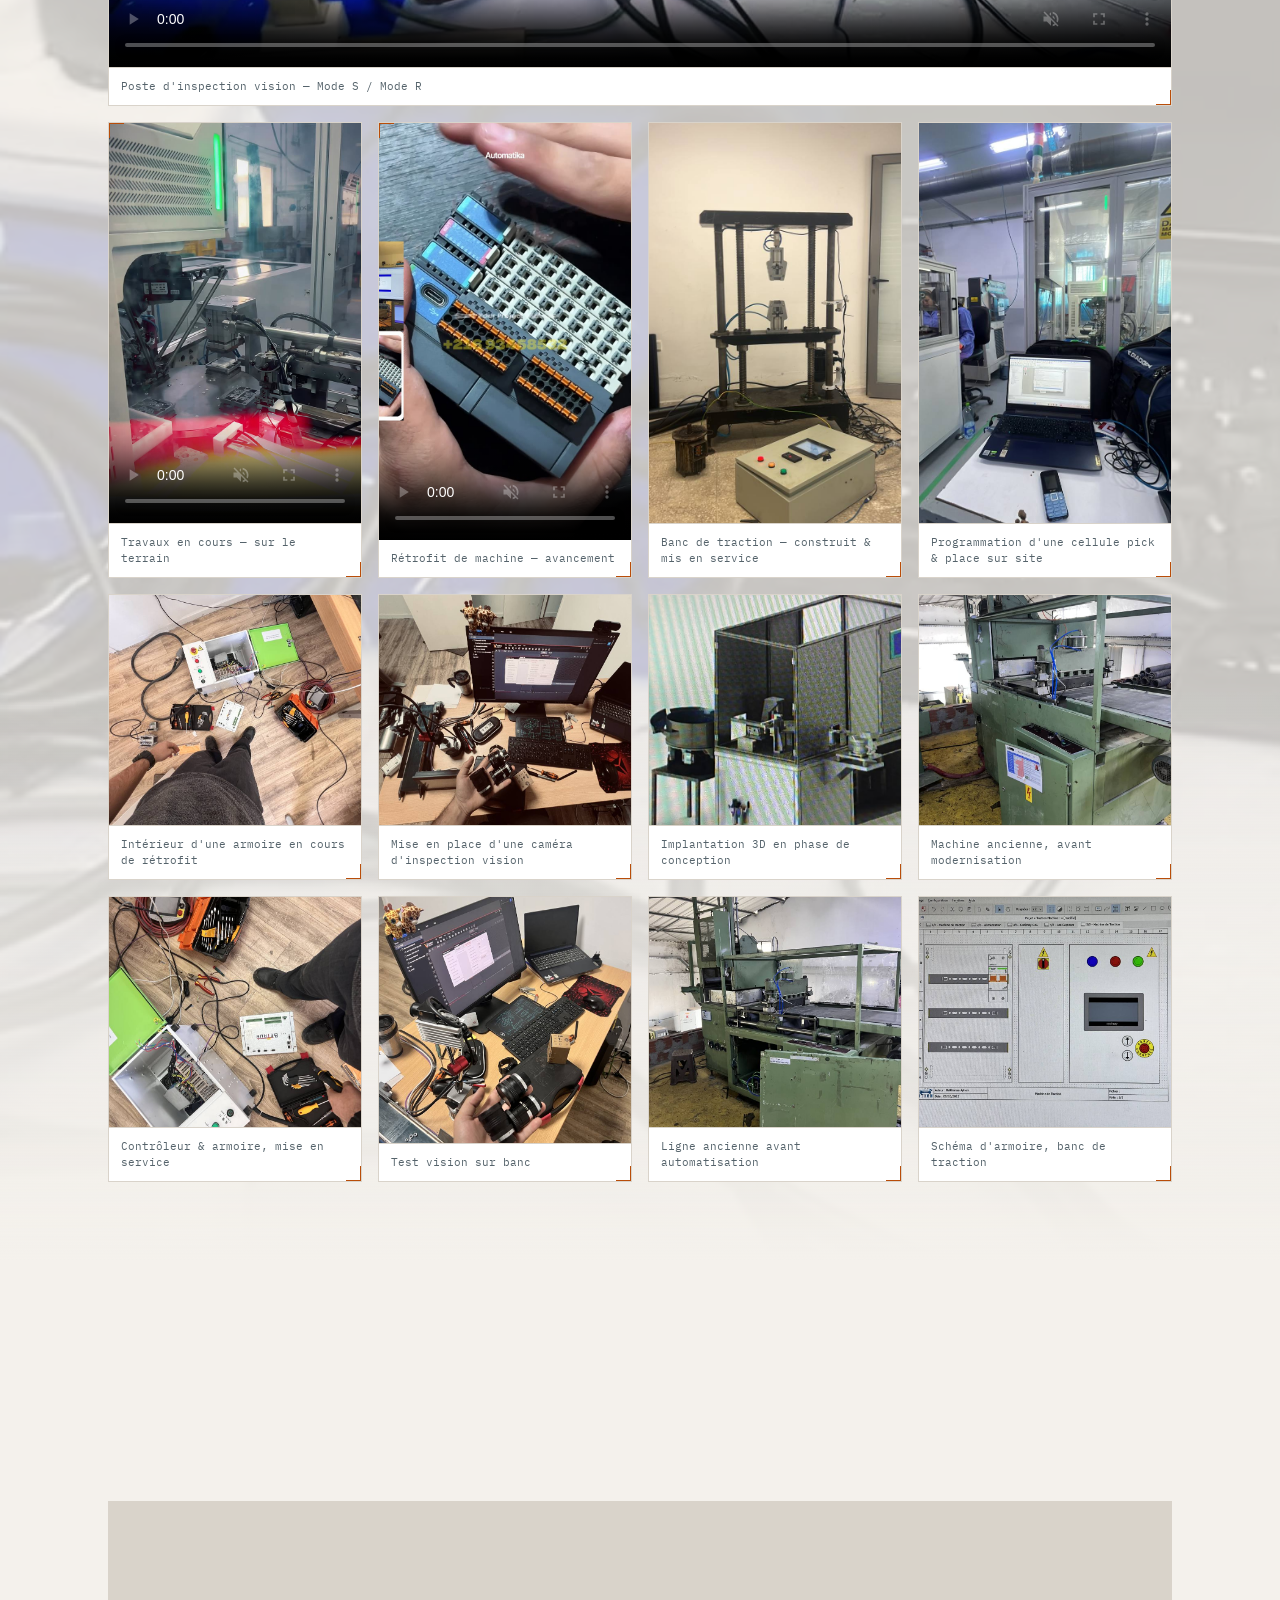
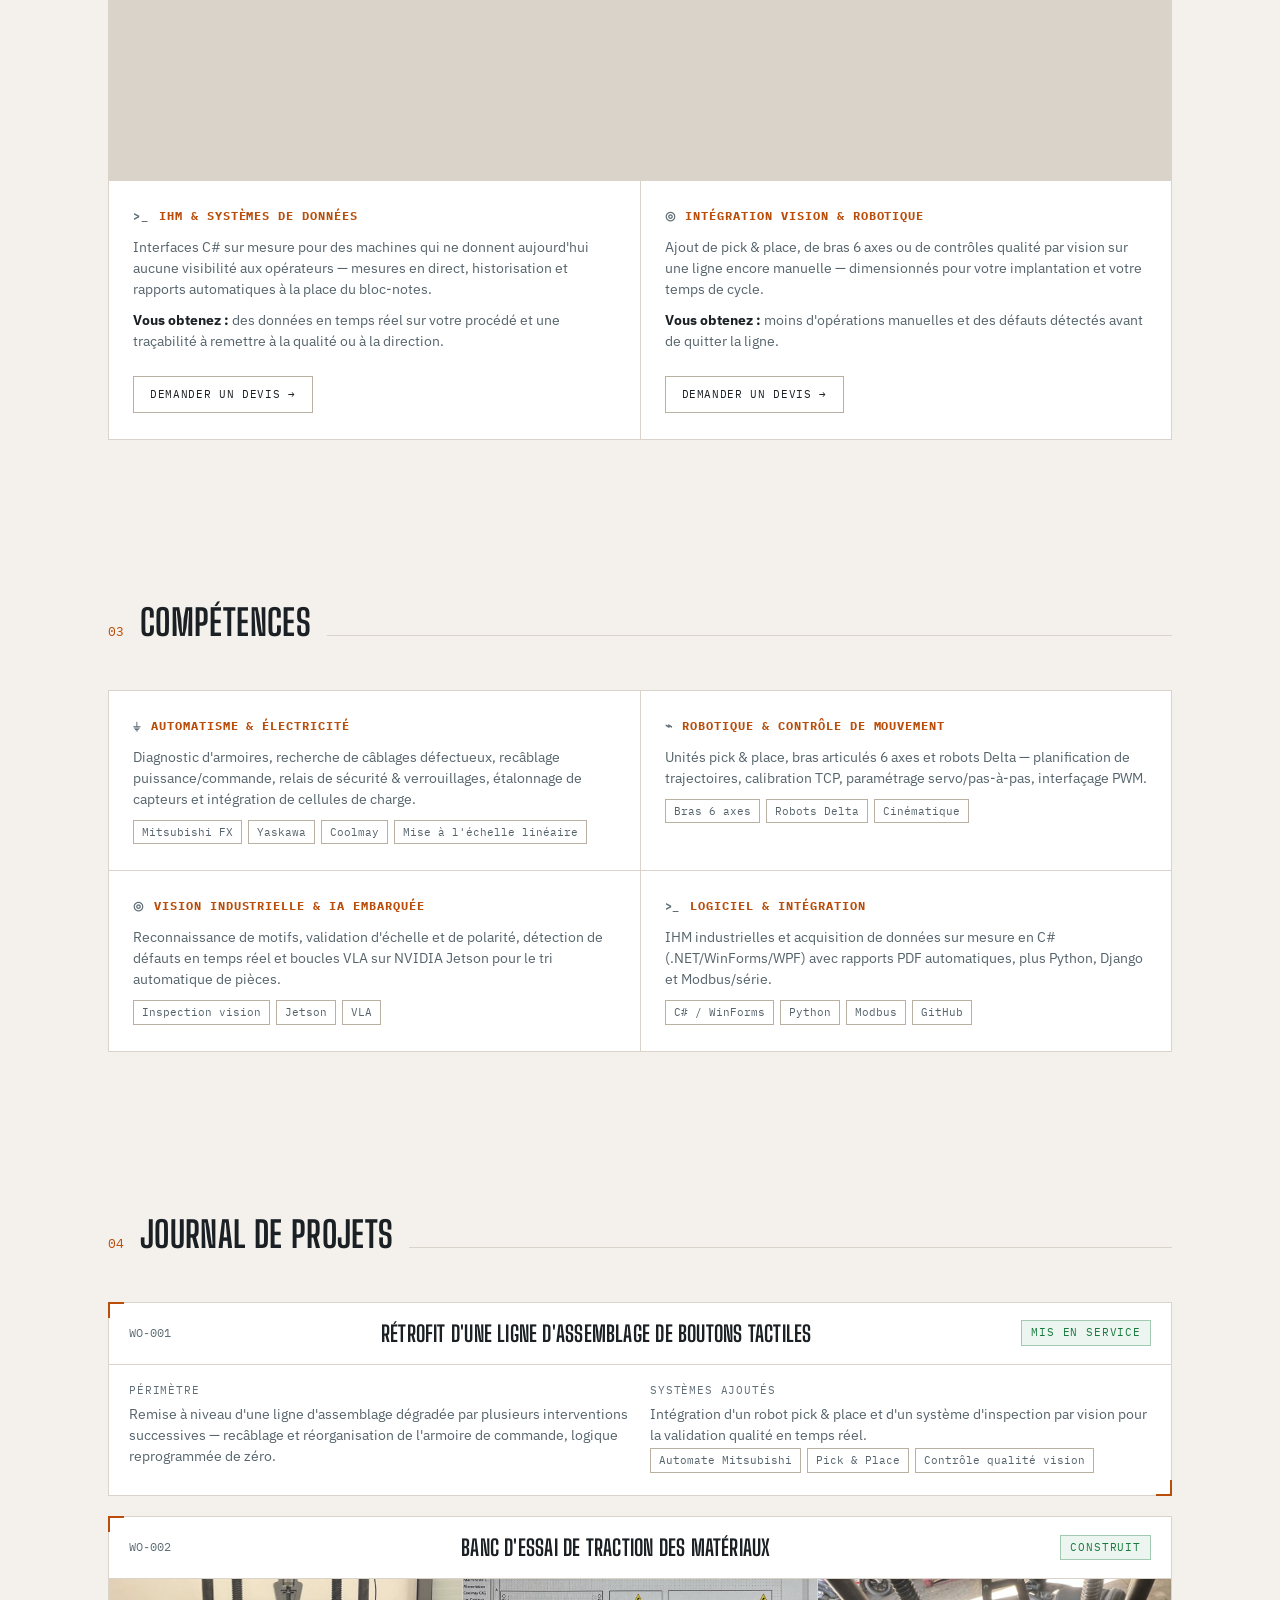
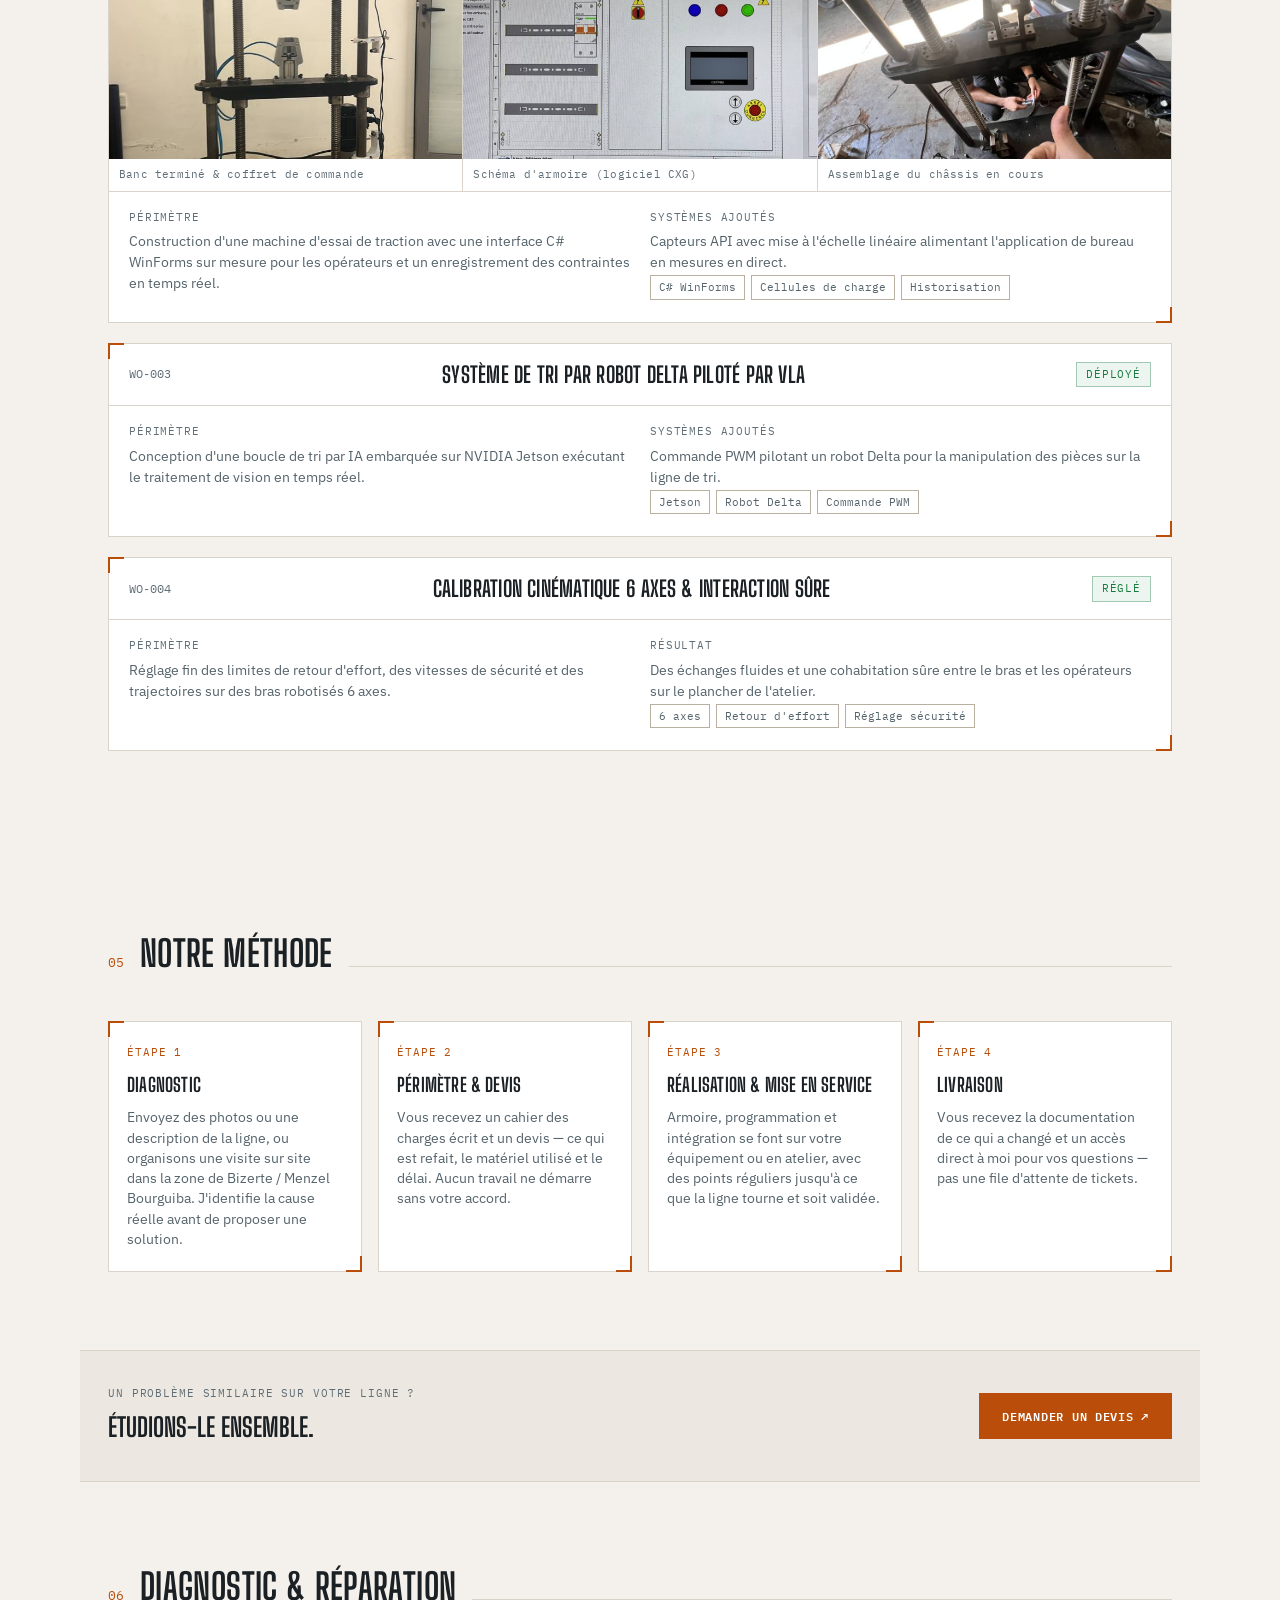
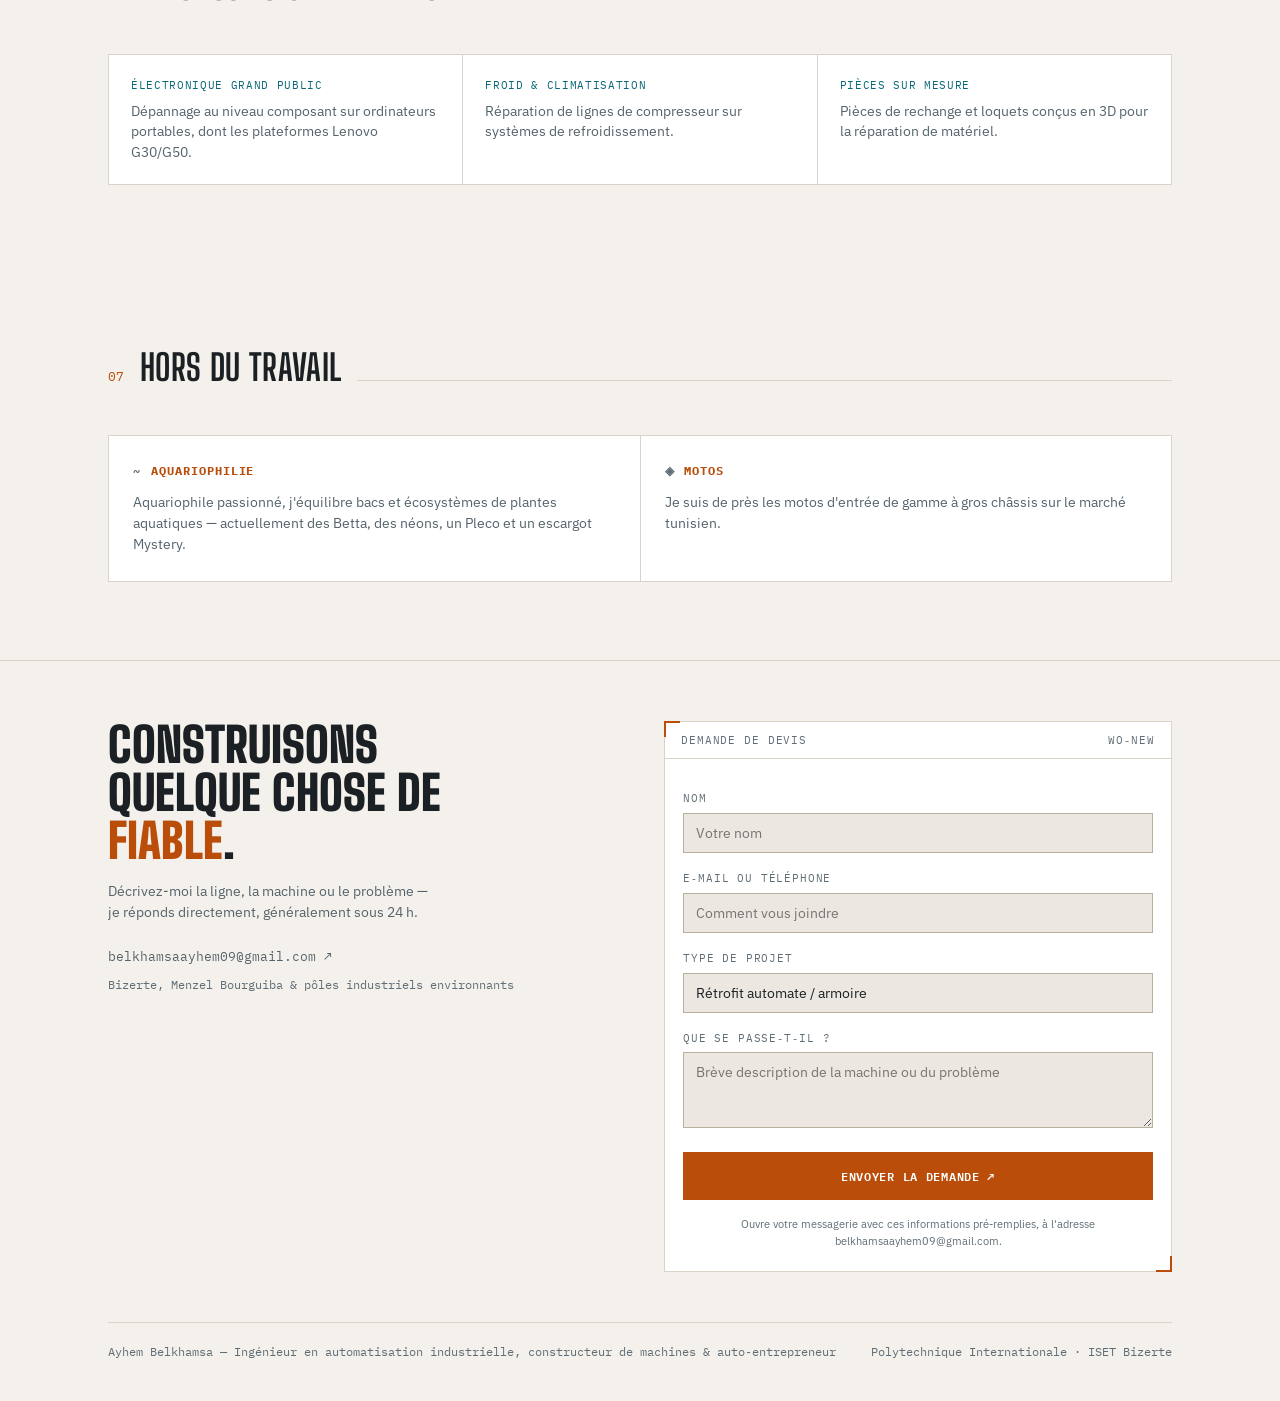
==== commit 711cb1c9: "Show the vision-inspection reel as a 4x2 showcase tile in The Work Adds the reel back into the grid " ====
--- a/index.html
+++ b/index.html
@@ -119,6 +119,7 @@
       </div>
       <p class="sec-desc" style="margin-top:-16px;" data-i18n="gallery.desc">De vraies machines, de vraies armoires, de vrais chantiers — photographiés sur mes propres interventions. Cliquez sur une photo pour l'agrandir.</p>
       <div class="photo-grid">
+        <figure class="frame g-wide g-video"><video src="assets/video/vision-inspection-reel.mp4" poster="assets/images/vision-inspection-reel-poster.jpg" autoplay muted loop playsinline controls preload="metadata" aria-label="Vidéo « inspection vision » : support de caméra conçu en 3D, station d'inspection sur ligne de production" data-i18n-label="gal.video3.label"></video><figcaption data-i18n="gal.video3">Poste d'inspection vision — Mode S / Mode R</figcaption></figure>
         <figure class="frame g-tall g-video"><video src="assets/video/work-in-progress-reel.mp4" poster="assets/images/work-in-progress-reel-poster.jpg" autoplay muted loop playsinline controls preload="metadata" aria-label="Vidéo « travaux en cours » : atelier, cellule robot delta, câblage de machine et usinage CNC" data-i18n-label="gal.video.label"></video><figcaption data-i18n="gal.video">Travaux en cours — sur le terrain</figcaption></figure>
         <figure class="frame g-tall g-video"><video src="assets/video/machine-retrofit-reel.mp4" poster="assets/images/machine-retrofit-reel-poster.jpg" muted loop playsinline controls preload="metadata" aria-label="Vidéo « rétrofit de machine » : presse hydraulique, atelier, programmation d'automate sur IHM Coolmay et modules d'E/S" data-i18n-label="gal.video2.label"></video><figcaption data-i18n="gal.video2">Rétrofit de machine — avancement</figcaption></figure>
         <figure class="frame g-tall"><img src="assets/images/tensile-rig-finished.jpg" alt="Banc d'essai de traction terminé avec son coffret de commande" data-i18n-alt="gal.1.alt" loading="eager"><figcaption data-i18n="gal.1">Banc de traction — construit &amp; mis en service</figcaption></figure>
--- a/css/style.css
+++ b/css/style.css
@@ -373,6 +373,12 @@
 @media (max-width:560px){ .photo-grid .g-tall{grid-row:auto;} .photo-grid .g-tall img{min-height:320px;} }
 .photo-grid video{width:100%; flex:1 1 auto; min-height:400px; height:230px; object-fit:cover; display:block; background:#000;}
 @media (max-width:560px){ .photo-grid video{height:auto; min-height:0; aspect-ratio:9/16; max-height:80vh;} }
+/* 4x2 showcase tile: full grid width, two rows tall */
+.photo-grid .g-wide{grid-column:1 / -1; grid-row:span 2;}
+.photo-grid .g-wide video{height:auto; min-height:480px; object-fit:cover;}
+@media (max-width:900px){ .photo-grid .g-wide video{min-height:360px;} }
+@media (max-width:560px){ .photo-grid .g-wide{grid-row:auto;} .photo-grid .g-wide video{min-height:0; aspect-ratio:16/9; max-height:none;} }
+
 /* ambient background reel behind The Work: no controls, looping, faded under a gradient so tiles stay readable */
 .has-bgvideo{position:relative; overflow:hidden;}
 .has-bgvideo > .wrap{position:relative; z-index:1;}
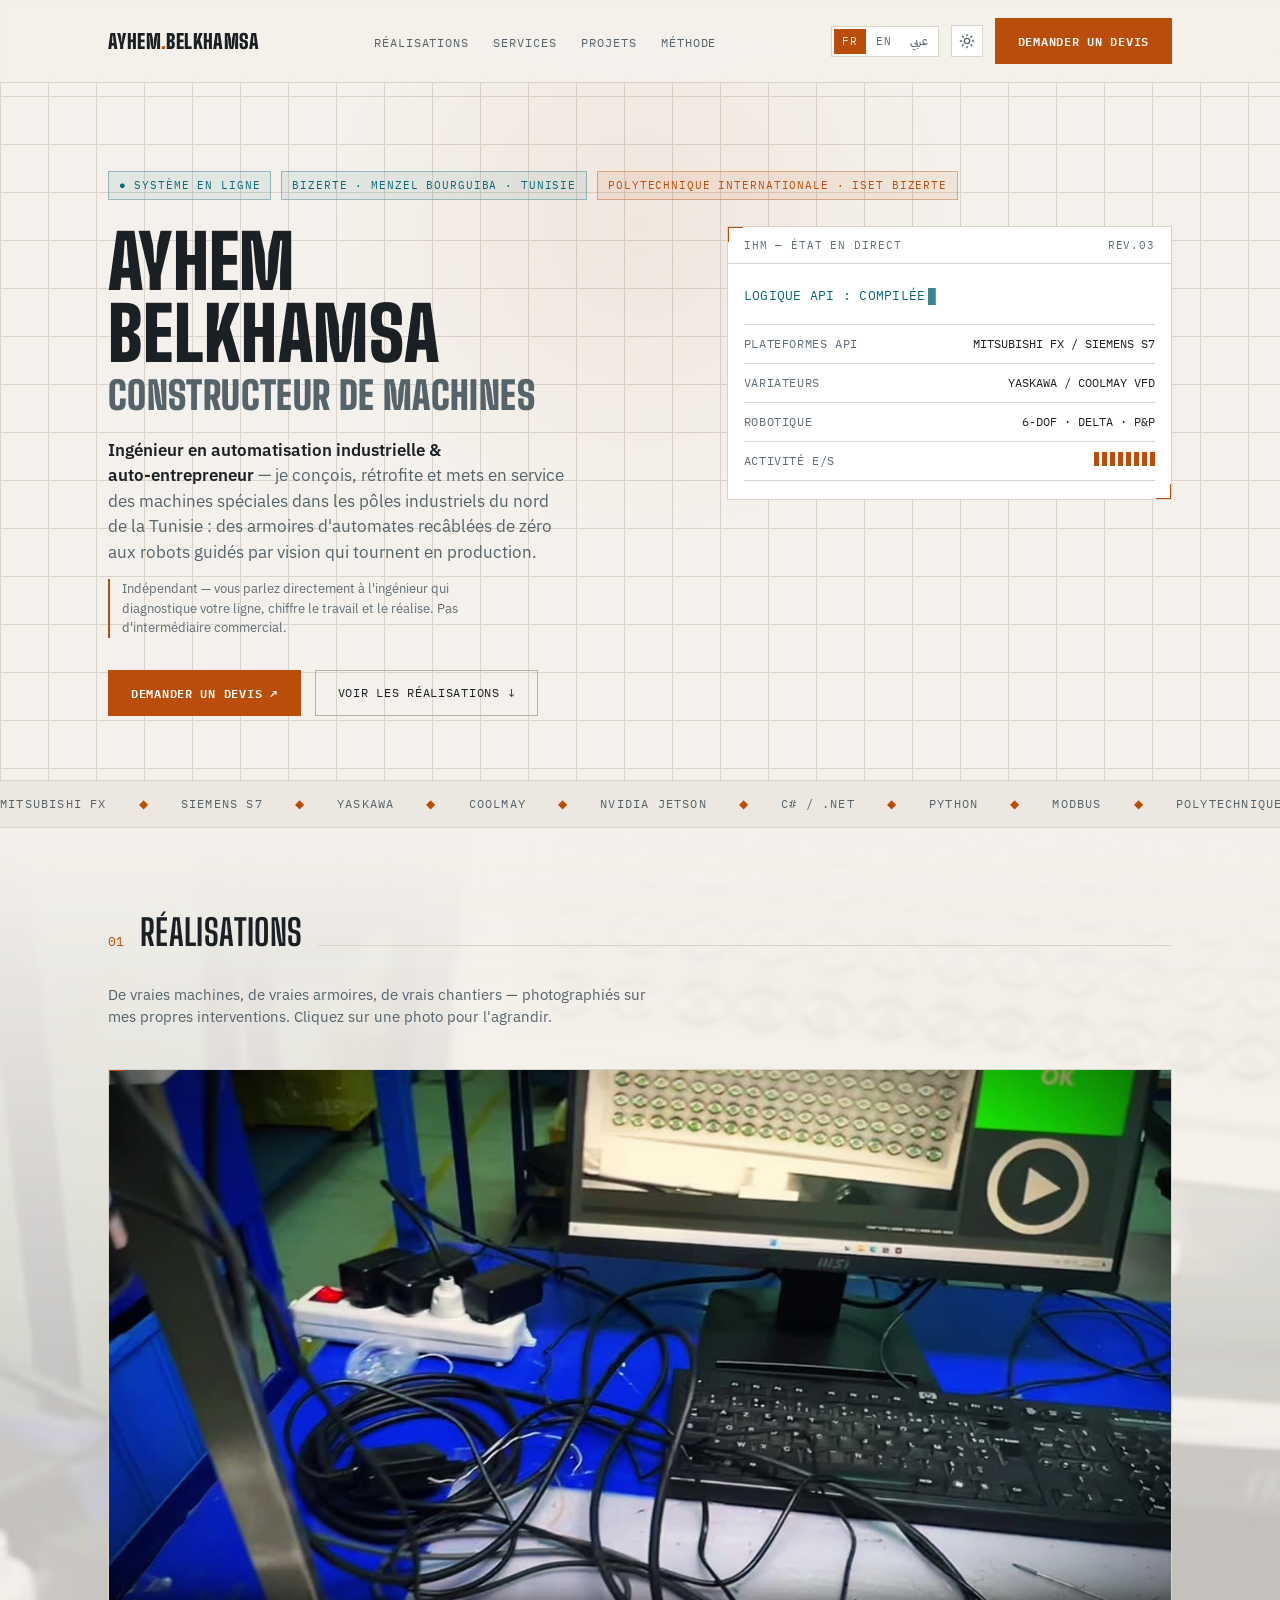
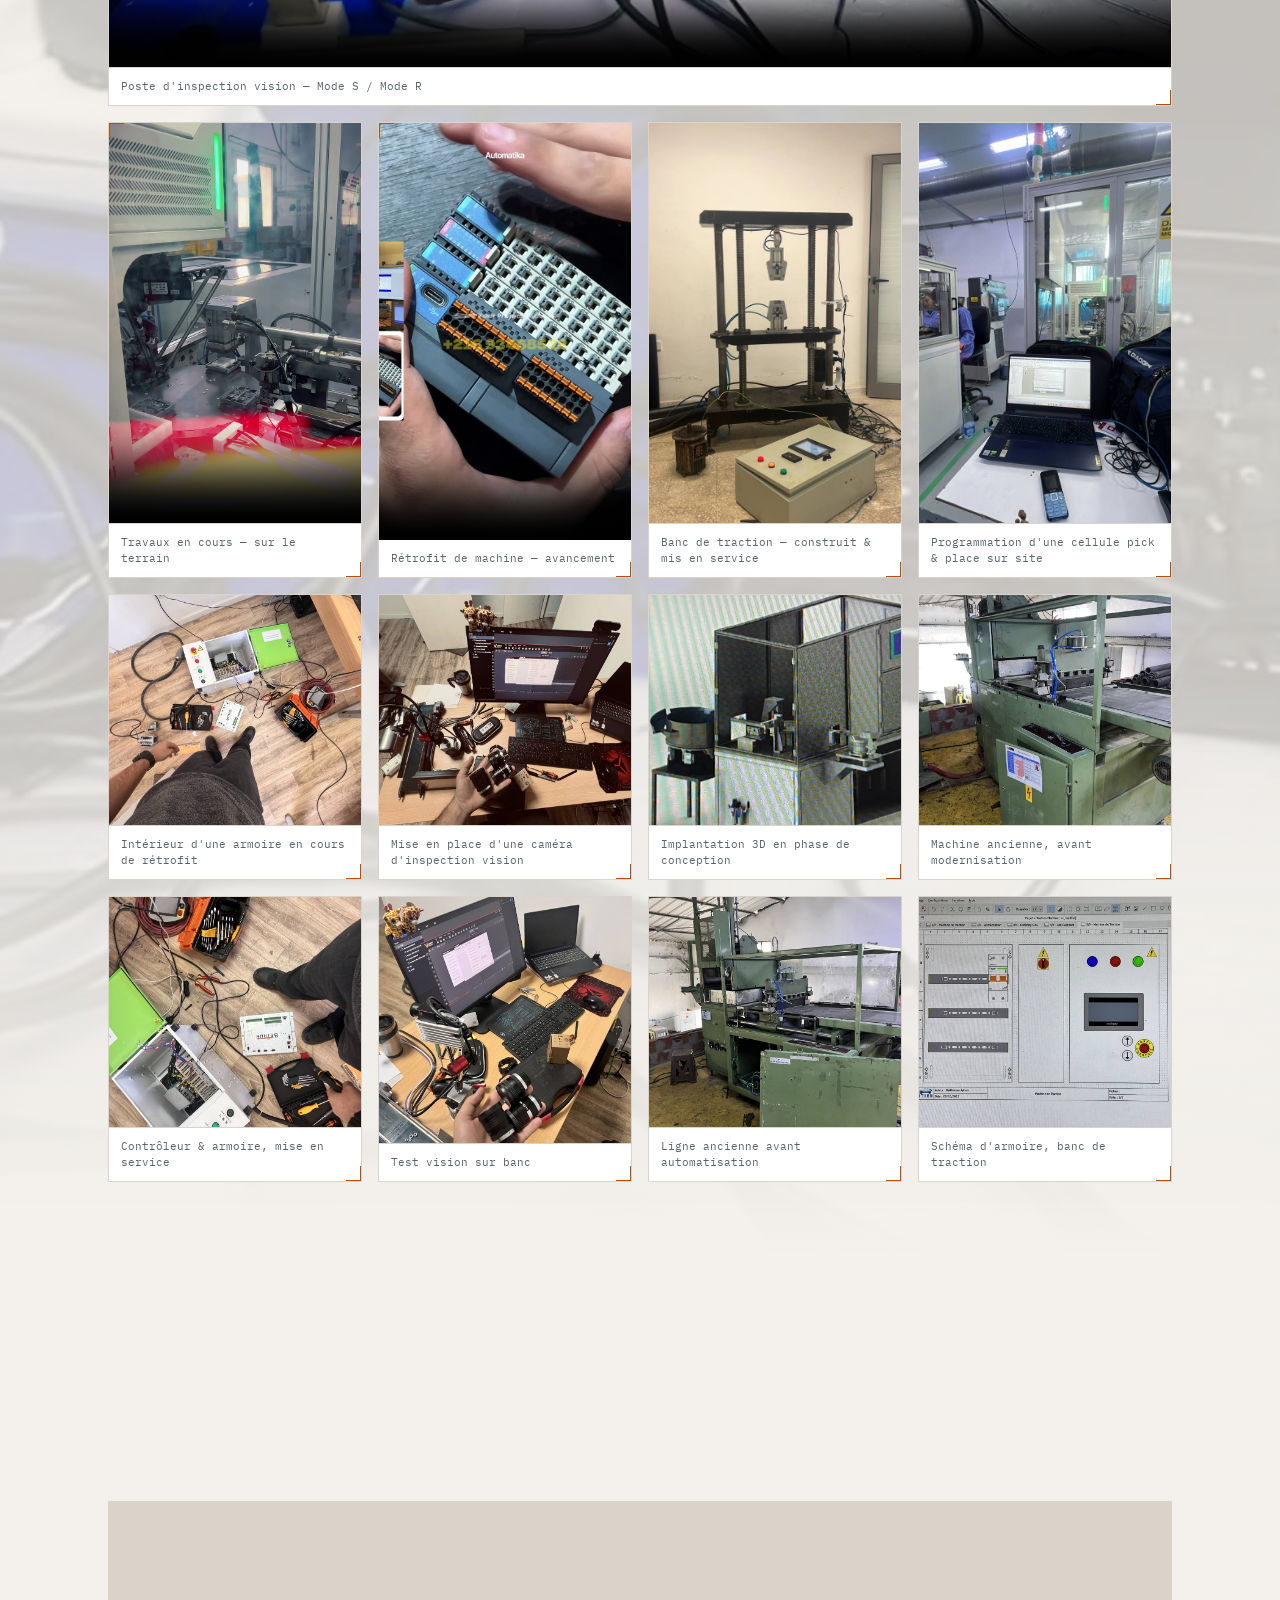
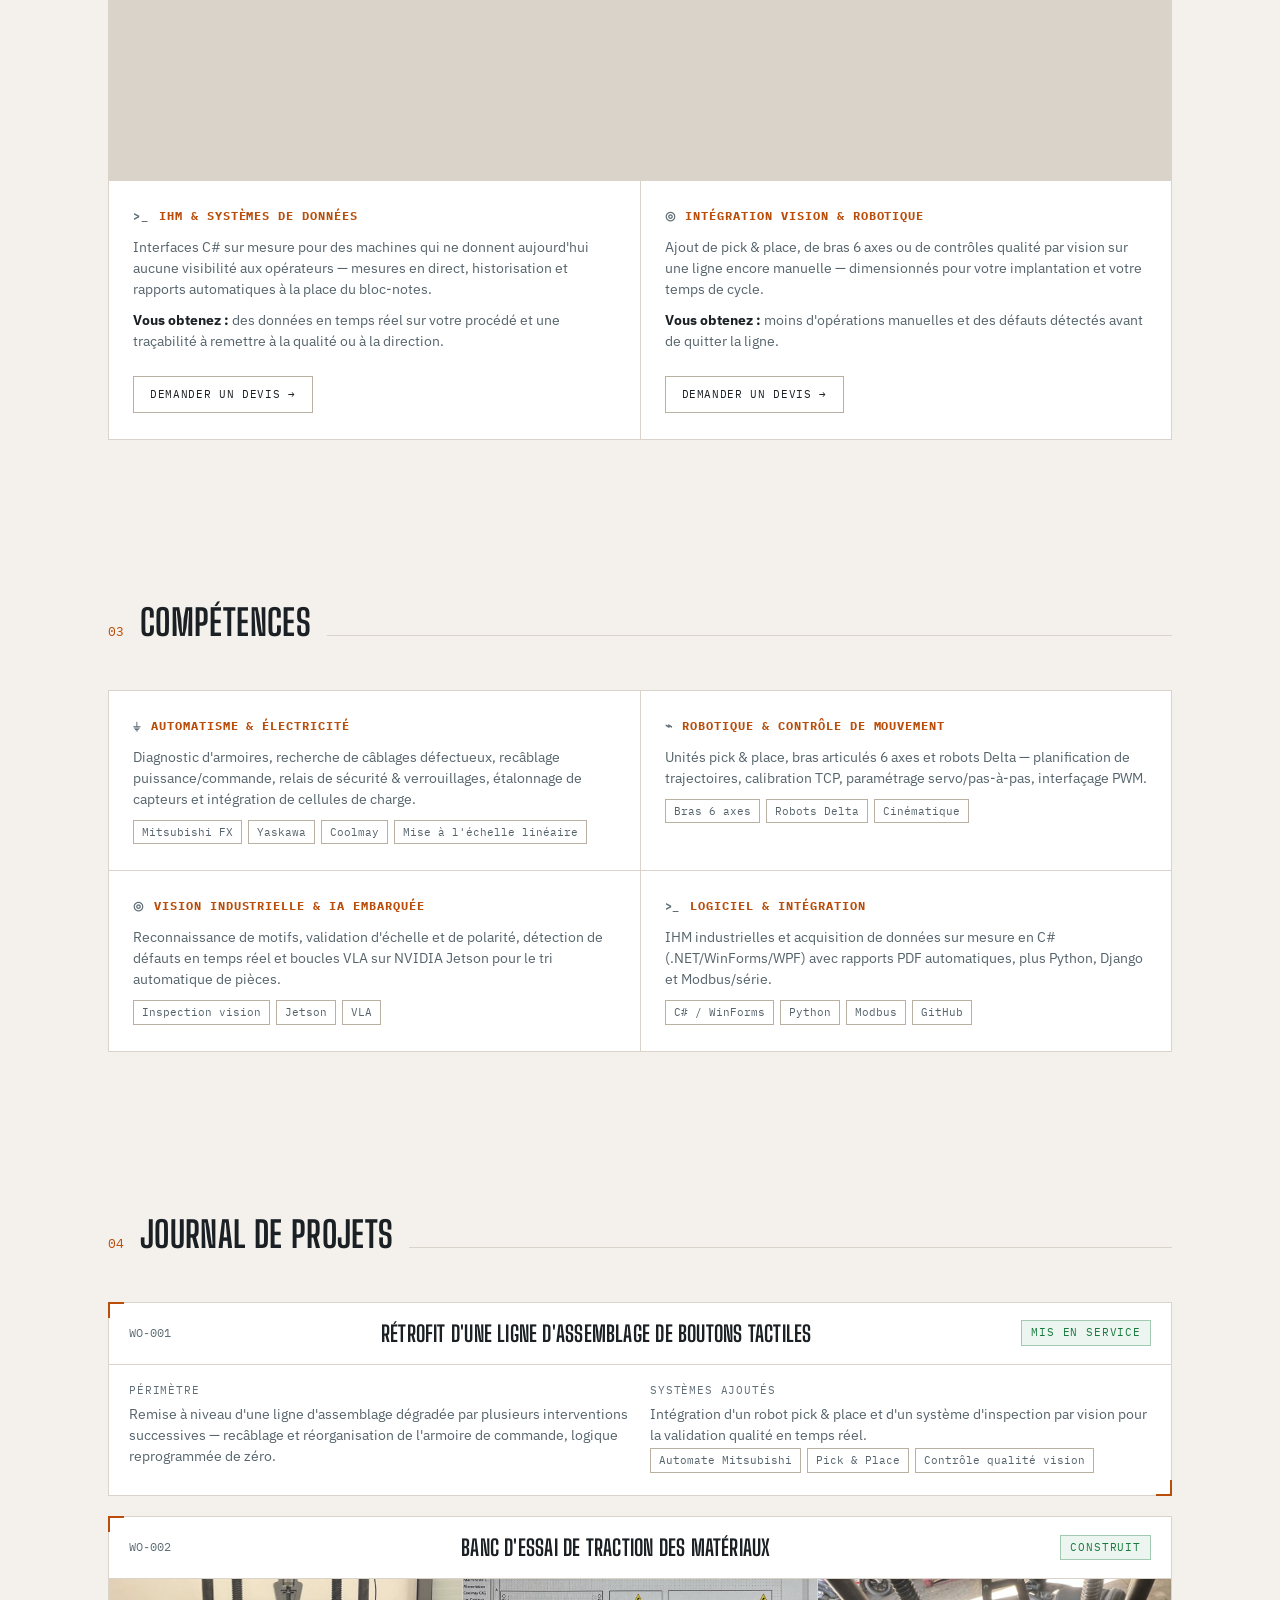
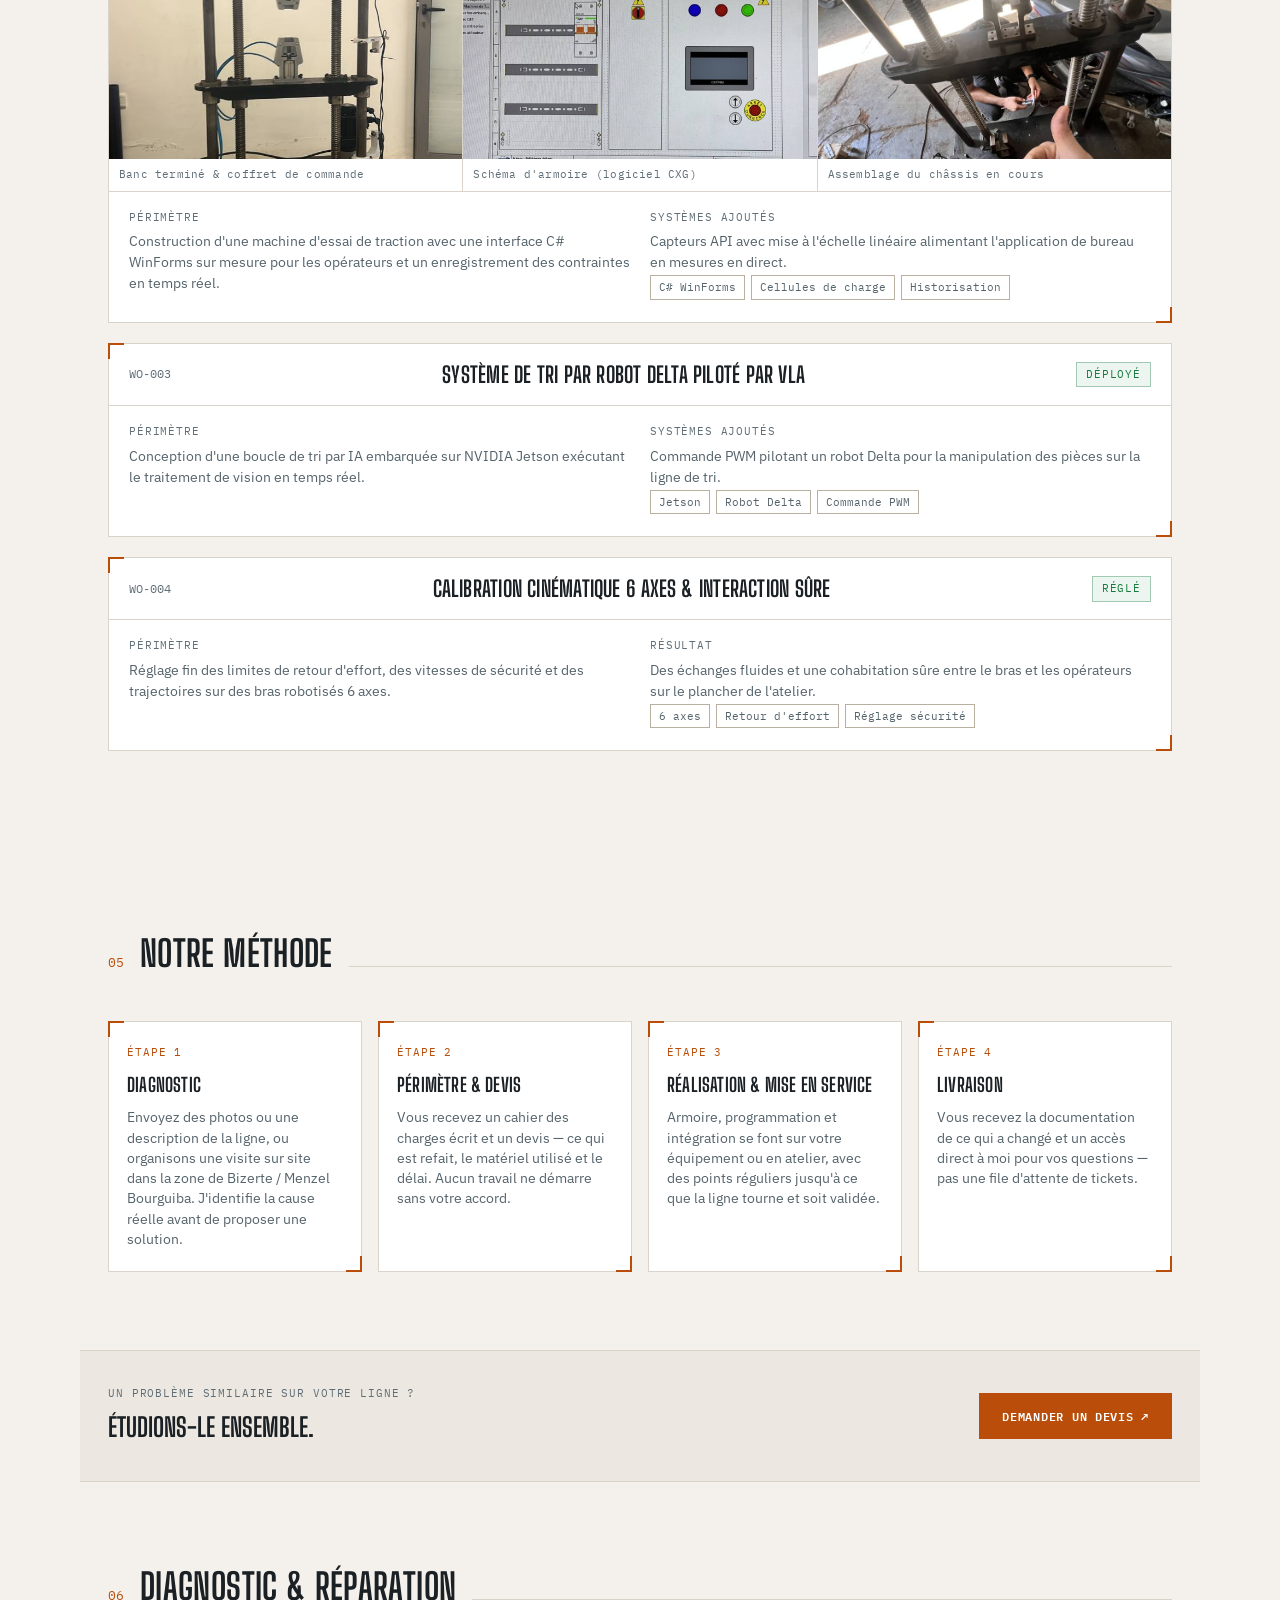
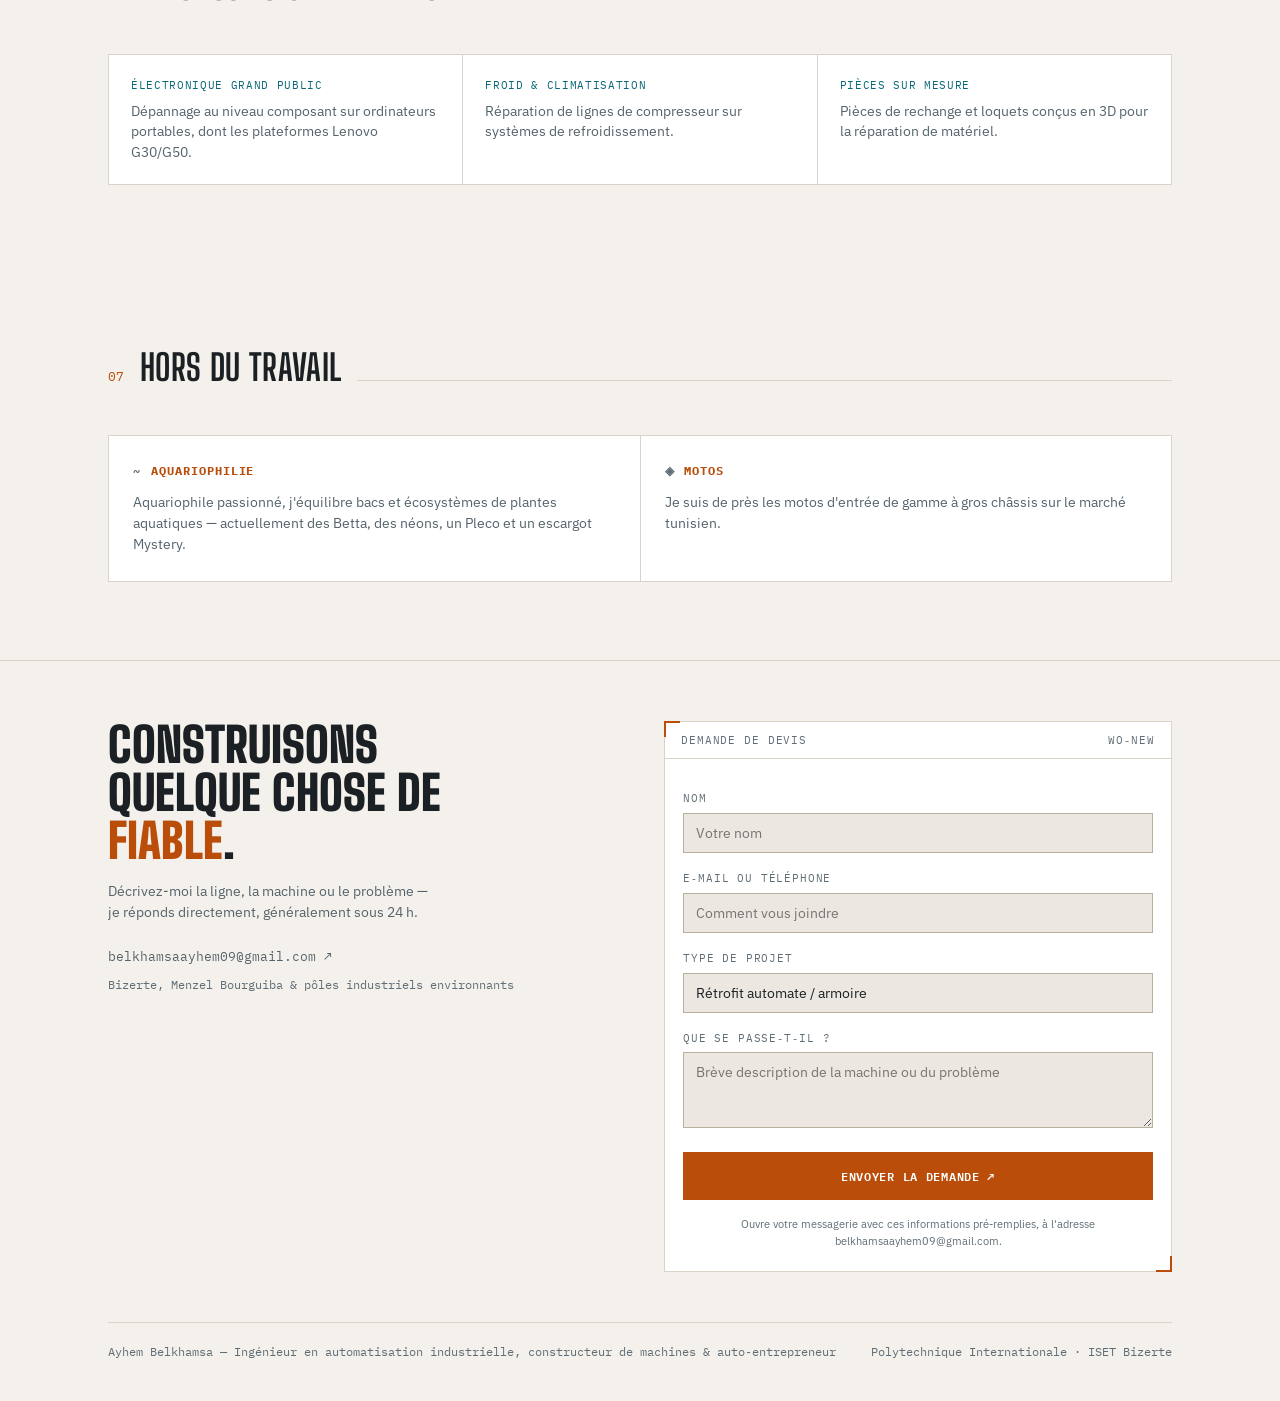
==== commit 95911bfd: "Change default language from French to English" ====
--- a/index.html
+++ b/index.html
@@ -17,7 +17,7 @@
 <script>
   /* Set language + direction before first paint so RTL never flashes. Text is swapped by js/i18n.js. */
   (function () {
-    var l = 'fr';
+    var l = 'en';
     try {
       var q = new URLSearchParams(location.search).get('lang'), s = localStorage.getItem('lang');
       l = /^(fr|en|ar)$/.test(q) ? q : /^(fr|en|ar)$/.test(s) ? s : 'fr';
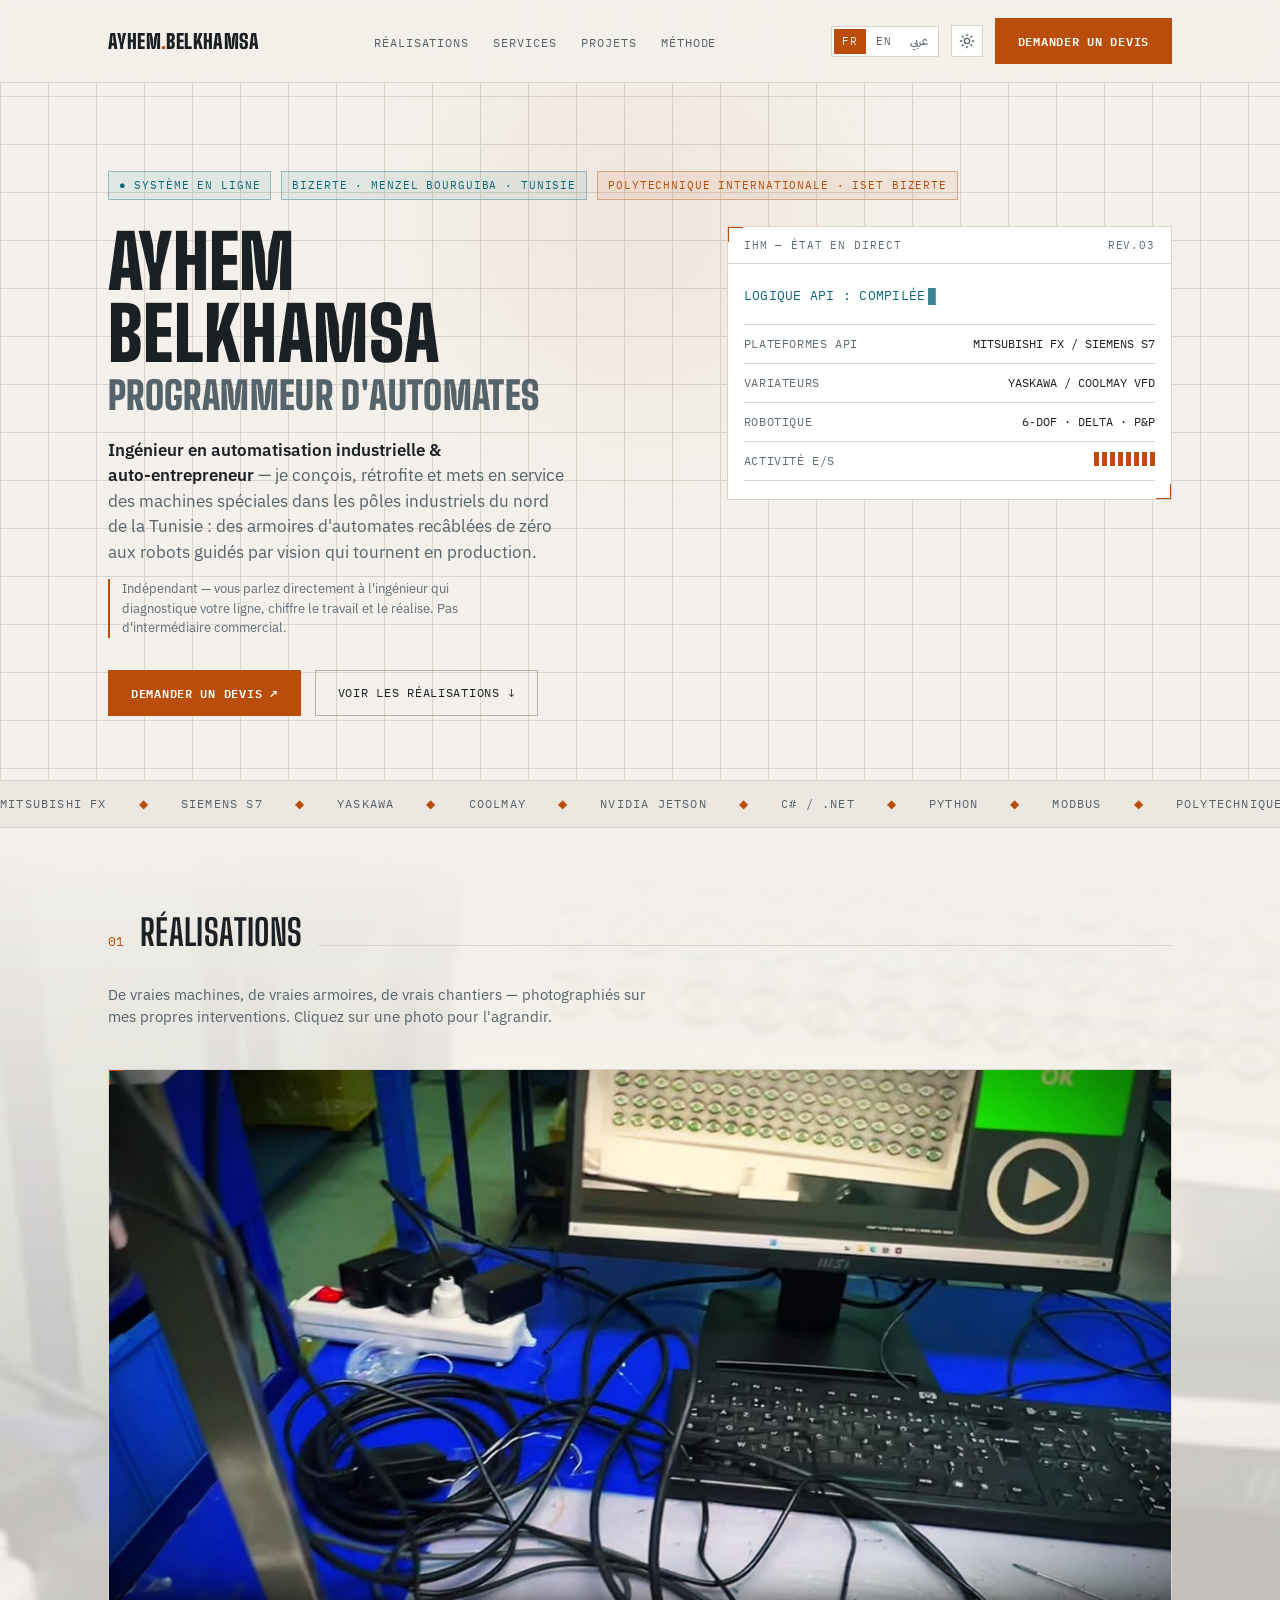
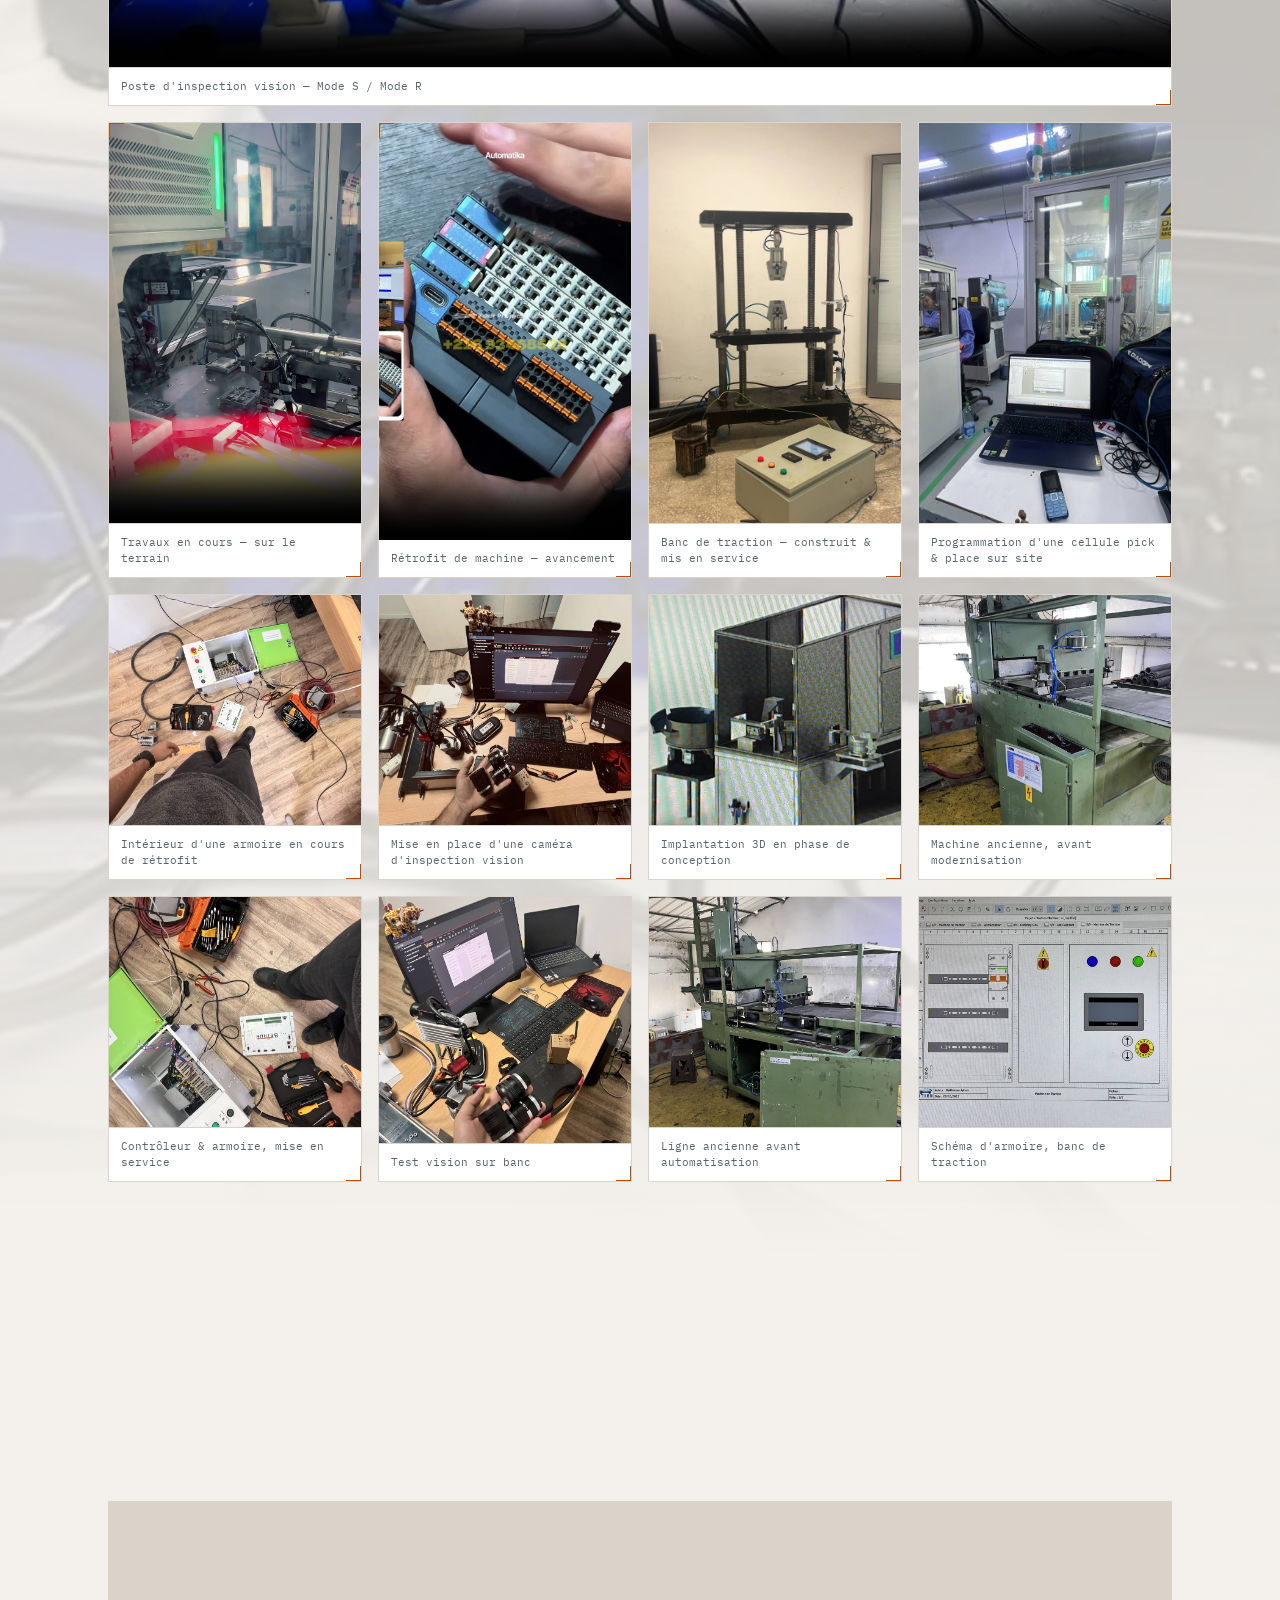
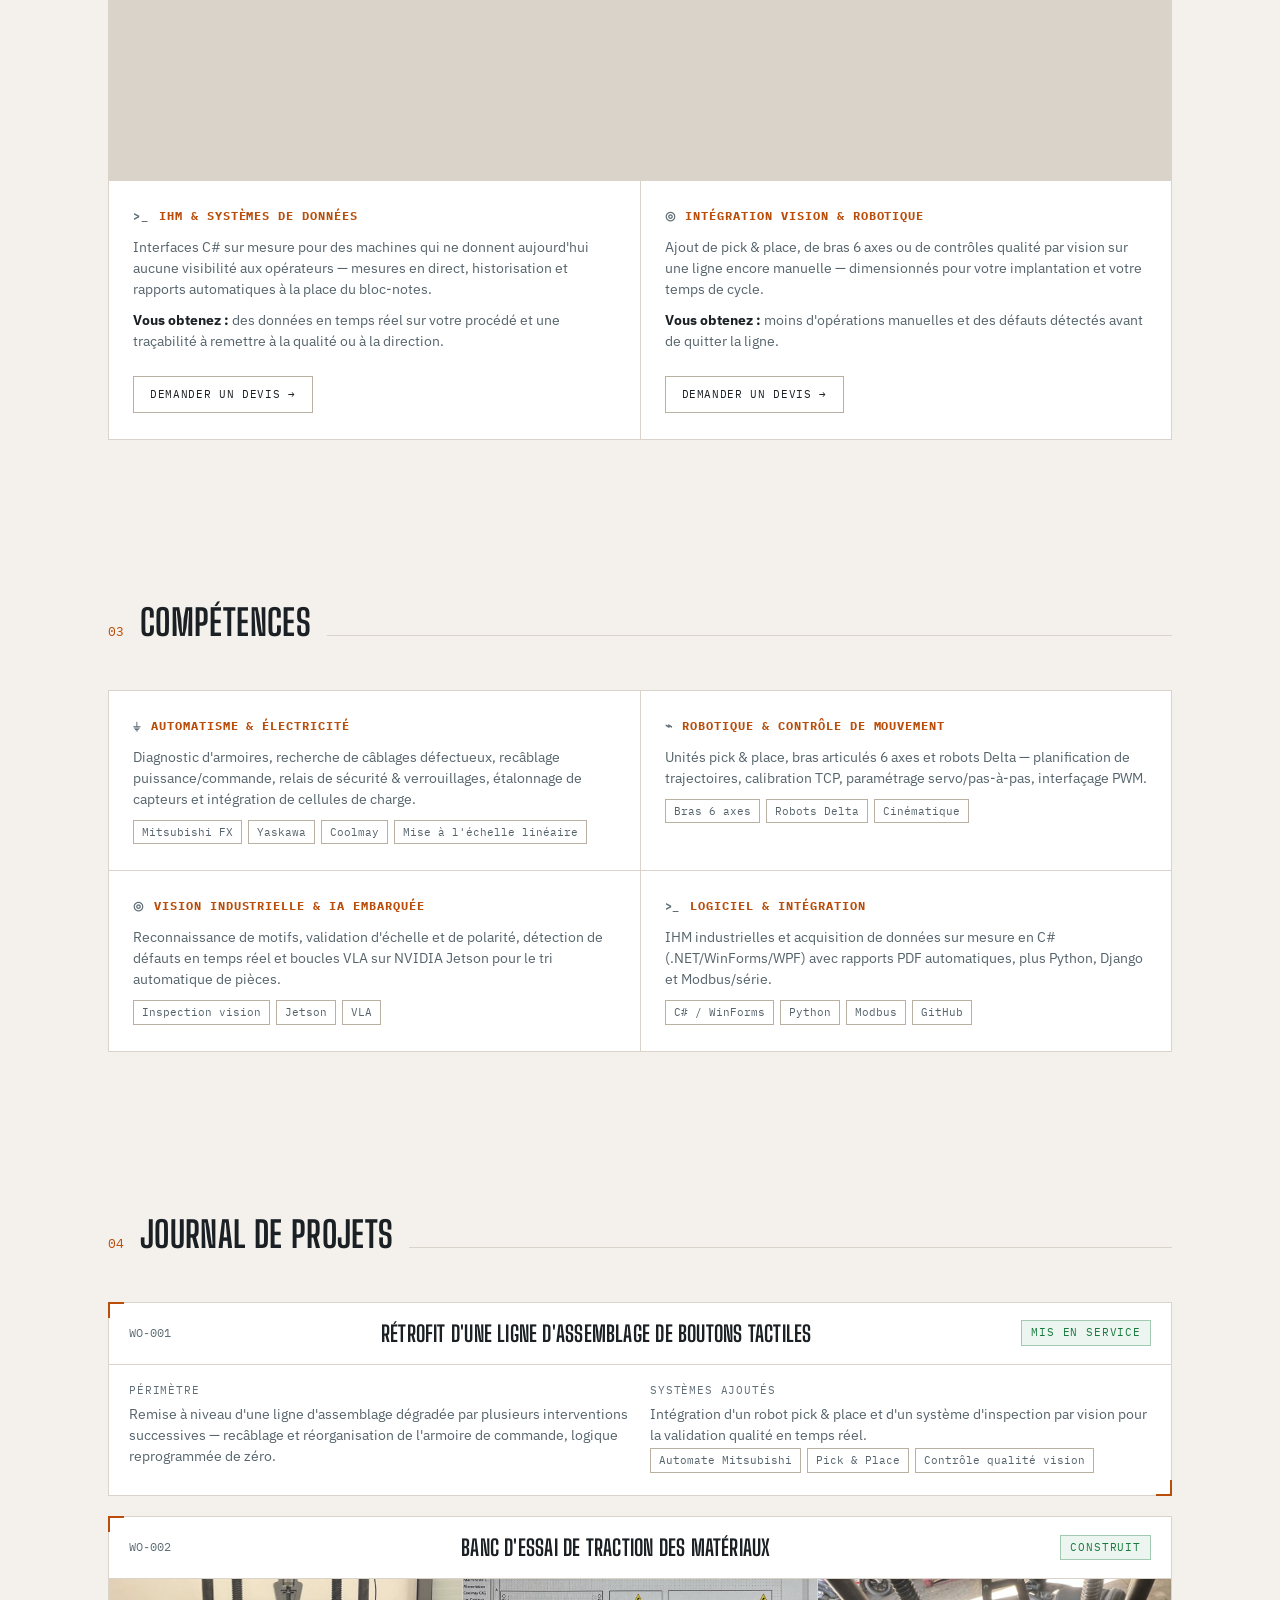
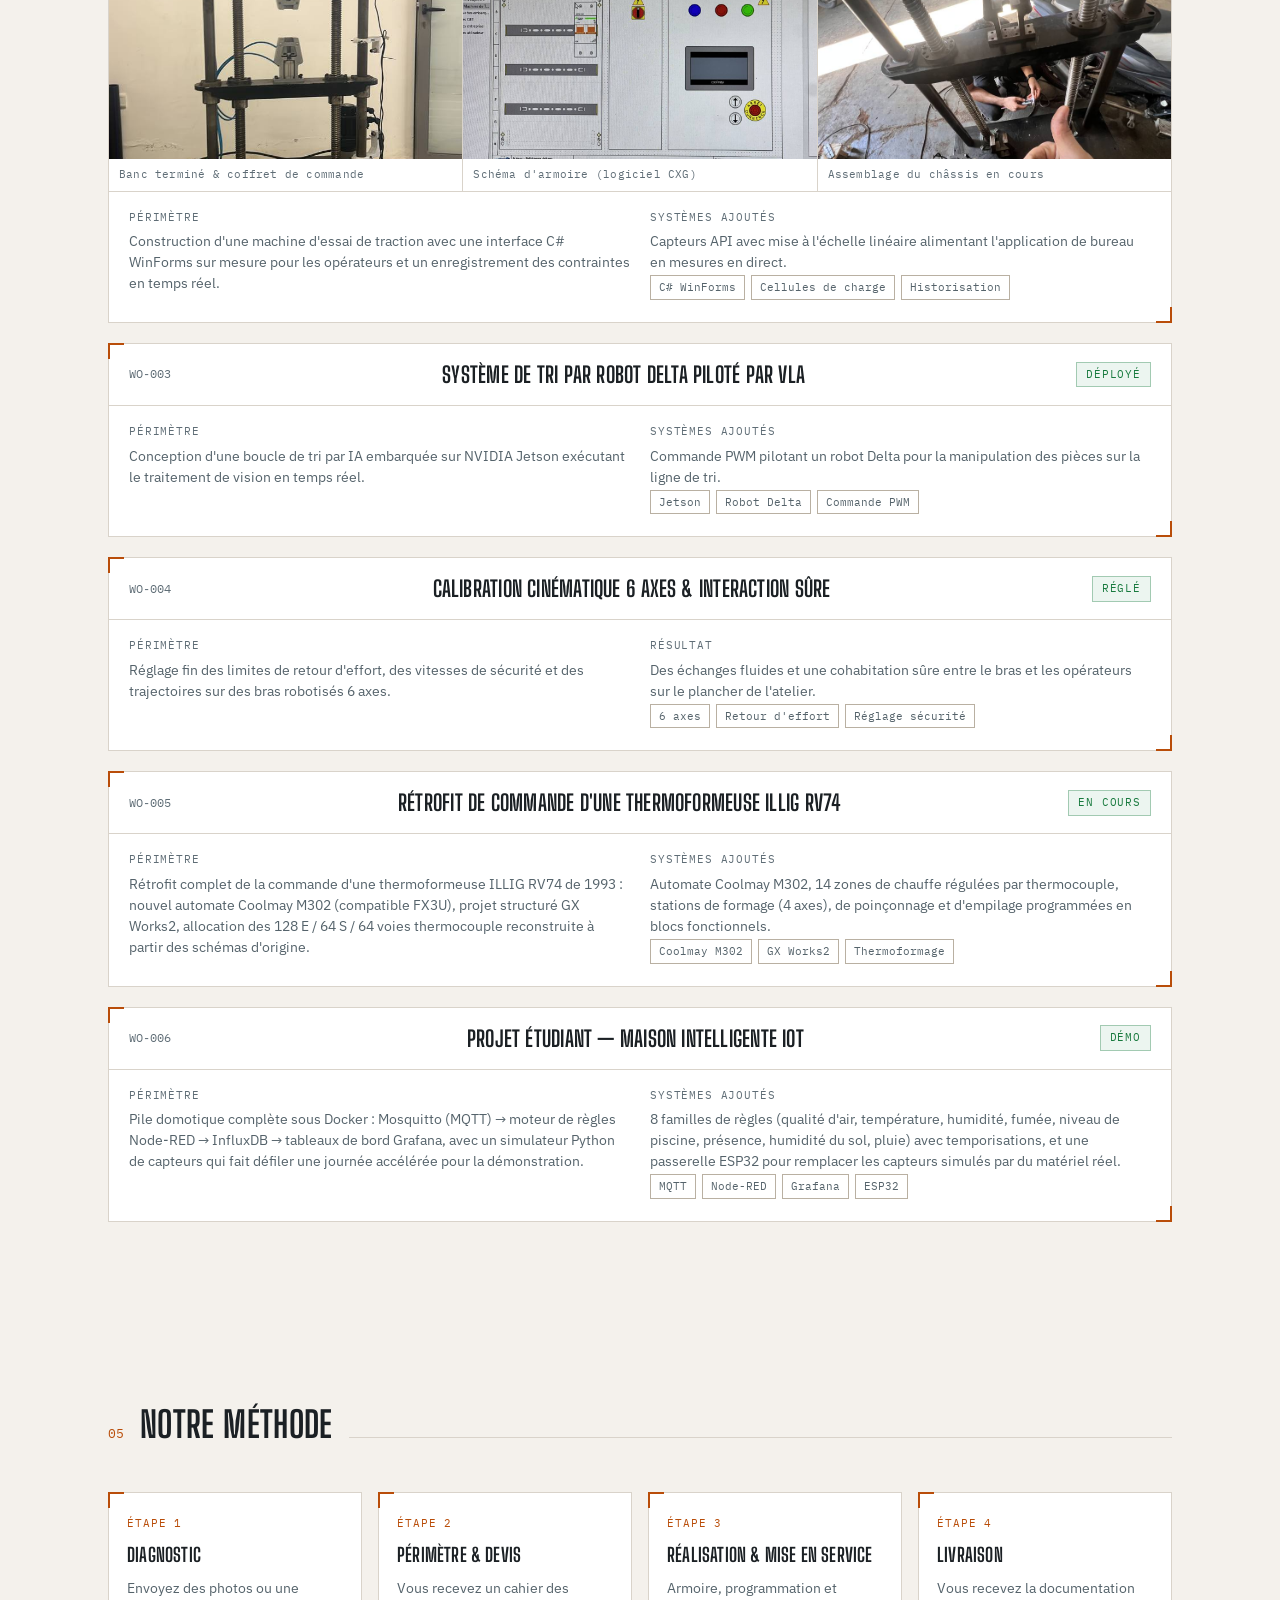
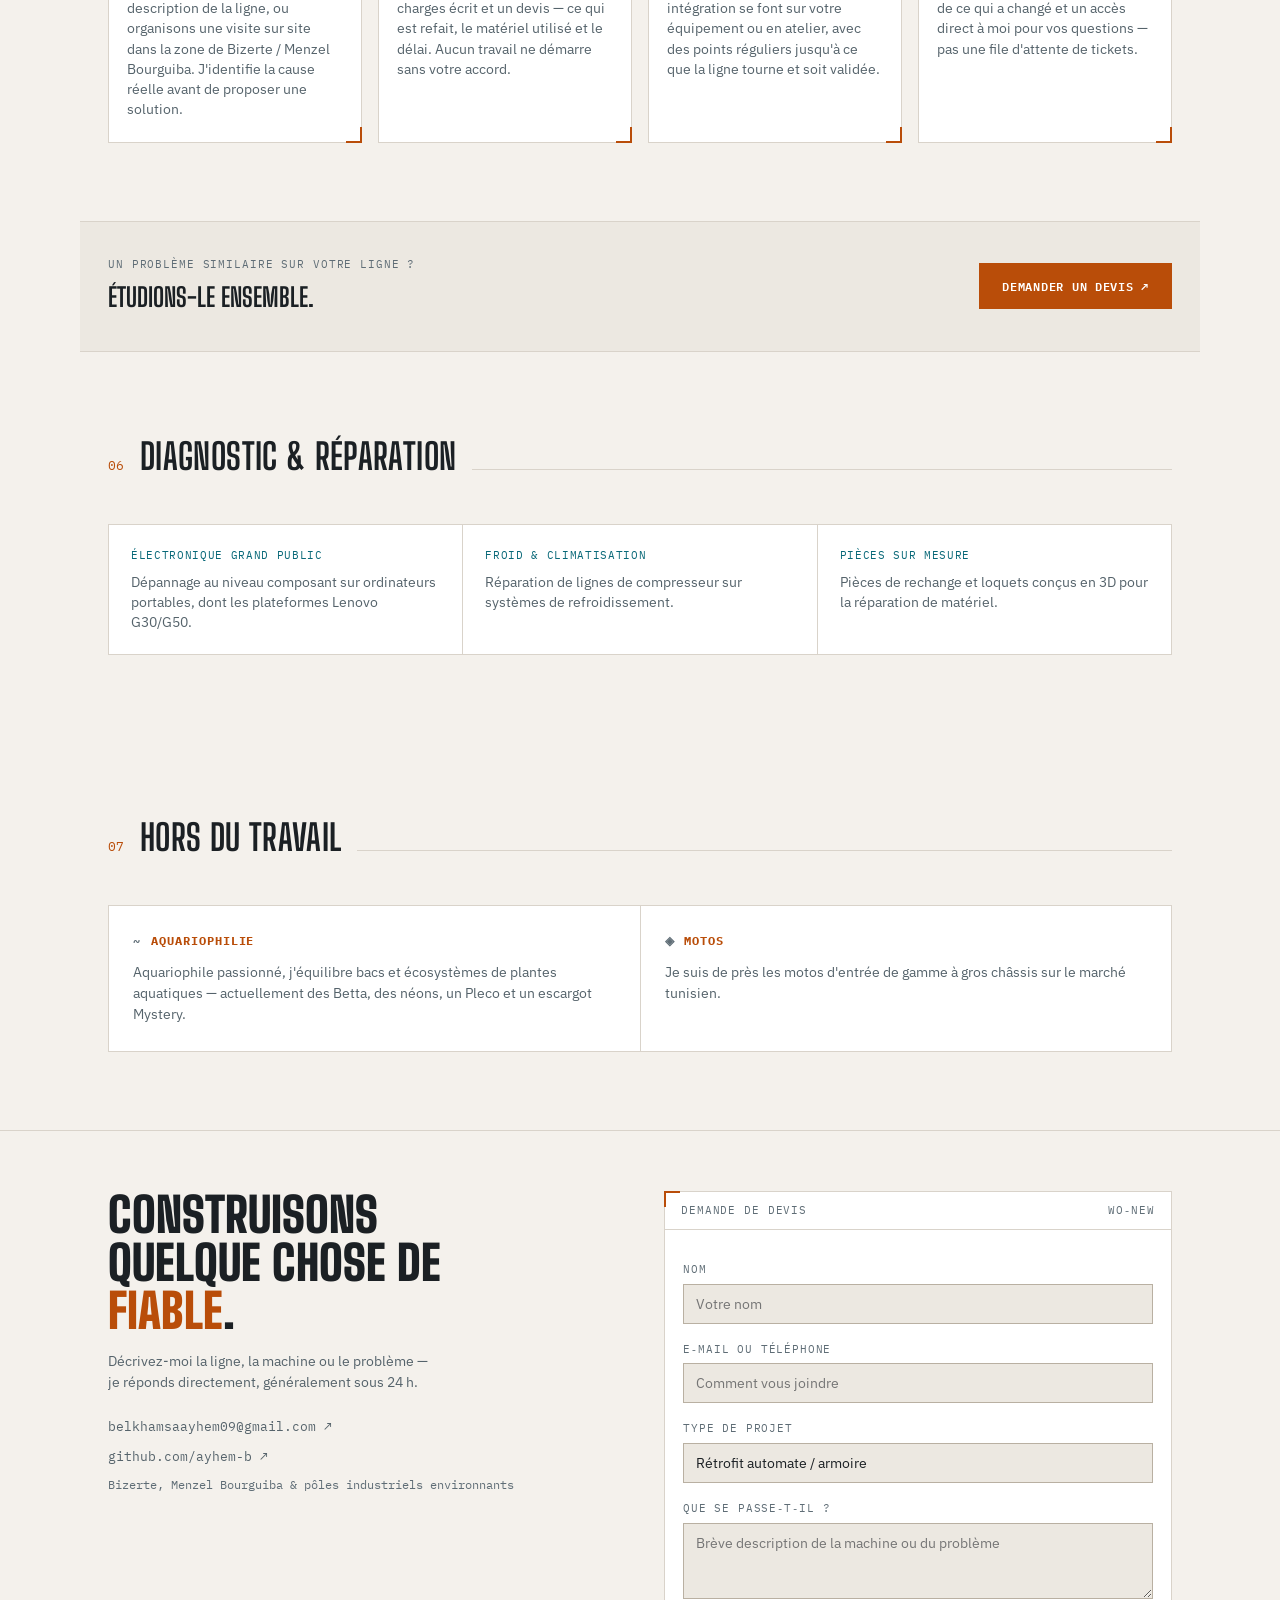
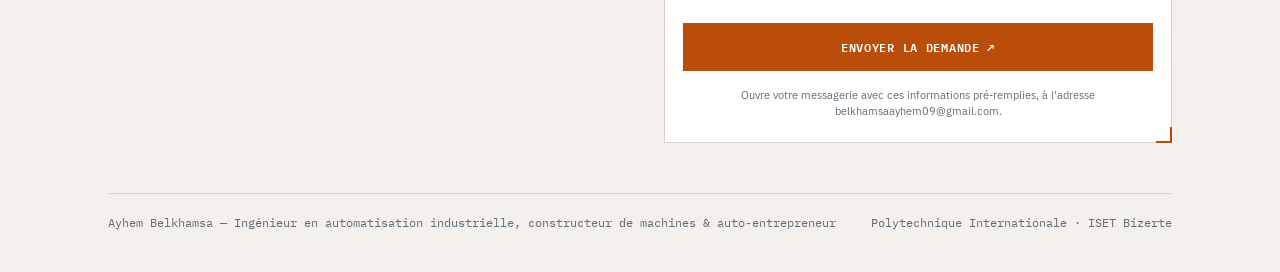
==== commit 0c2ceb7d: "Add ILLIG RV74 retrofit and smart-home IoT entries to the project log WO-005 (thermoformer control r" ====
--- a/index.html
+++ b/index.html
@@ -269,6 +269,32 @@
           <div class="chips"><span class="chip" data-i18n="chip.dof">6 axes</span><span class="chip" data-i18n="chip.force">Retour d'effort</span><span class="chip" data-i18n="chip.safety">Réglage sécurité</span></div></div>
         </div>
       </div>
+
+      <div class="ticket frame">
+        <div class="ticket-head">
+          <span class="ticket-id mono">WO‑005</span>
+          <span class="ticket-title" data-i18n="wo5.title">Rétrofit de commande d'une thermoformeuse ILLIG RV74</span>
+          <span class="ticket-status" data-i18n="wo5.status">En cours</span>
+        </div>
+        <div class="ticket-body">
+          <div class="field"><label data-i18n="f.scope">Périmètre</label><p data-i18n="wo5.scope">Rétrofit complet de la commande d'une thermoformeuse ILLIG RV74 de 1993 : nouvel automate Coolmay M302 (compatible FX3U), projet structuré GX Works2, allocation des 128 E / 64 S / 64 voies thermocouple reconstruite à partir des schémas d'origine.</p></div>
+          <div class="field"><label data-i18n="f.systems">Systèmes ajoutés</label><p data-i18n="wo5.systems">Automate Coolmay M302, 14 zones de chauffe régulées par thermocouple, stations de formage (4 axes), de poinçonnage et d'empilage programmées en blocs fonctionnels.</p>
+          <div class="chips"><span class="chip">Coolmay M302</span><span class="chip">GX Works2</span><span class="chip" data-i18n="chip.thermo">Thermoformage</span></div></div>
+        </div>
+      </div>
+
+      <div class="ticket frame">
+        <div class="ticket-head">
+          <span class="ticket-id mono">WO‑006</span>
+          <span class="ticket-title" data-i18n="wo6.title">Projet étudiant — Maison intelligente IoT</span>
+          <span class="ticket-status" data-i18n="wo6.status">Démo</span>
+        </div>
+        <div class="ticket-body">
+          <div class="field"><label data-i18n="f.scope">Périmètre</label><p data-i18n="wo6.scope">Pile domotique complète sous Docker : Mosquitto (MQTT) → moteur de règles Node-RED → InfluxDB → tableaux de bord Grafana, avec un simulateur Python de capteurs qui fait défiler une journée accélérée pour la démonstration.</p></div>
+          <div class="field"><label data-i18n="f.systems">Systèmes ajoutés</label><p data-i18n="wo6.systems">8 familles de règles (qualité d'air, température, humidité, fumée, niveau de piscine, présence, humidité du sol, pluie) avec temporisations, et une passerelle ESP32 pour remplacer les capteurs simulés par du matériel réel.</p>
+          <div class="chips"><span class="chip">MQTT</span><span class="chip">Node-RED</span><span class="chip">Grafana</span><span class="chip">ESP32</span></div></div>
+        </div>
+      </div>
     </div>
   </section>
 
@@ -358,6 +384,7 @@
         <p class="contact-sub" data-i18n="contact.sub">Décrivez‑moi la ligne, la machine ou le problème — je réponds directement, généralement sous 24 h.</p>
         <div class="contact-links">
           <a href="mailto:belkhamsaayhem09@gmail.com" dir="ltr">belkhamsaayhem09@gmail.com ↗</a>
+          <a href="https://github.com/ayhem-b" target="_blank" rel="noopener" dir="ltr">github.com/ayhem-b ↗</a>
           <span class="contact-area" data-i18n="contact.area">Bizerte, Menzel Bourguiba &amp; pôles industriels environnants</span>
         </div>
       </div>
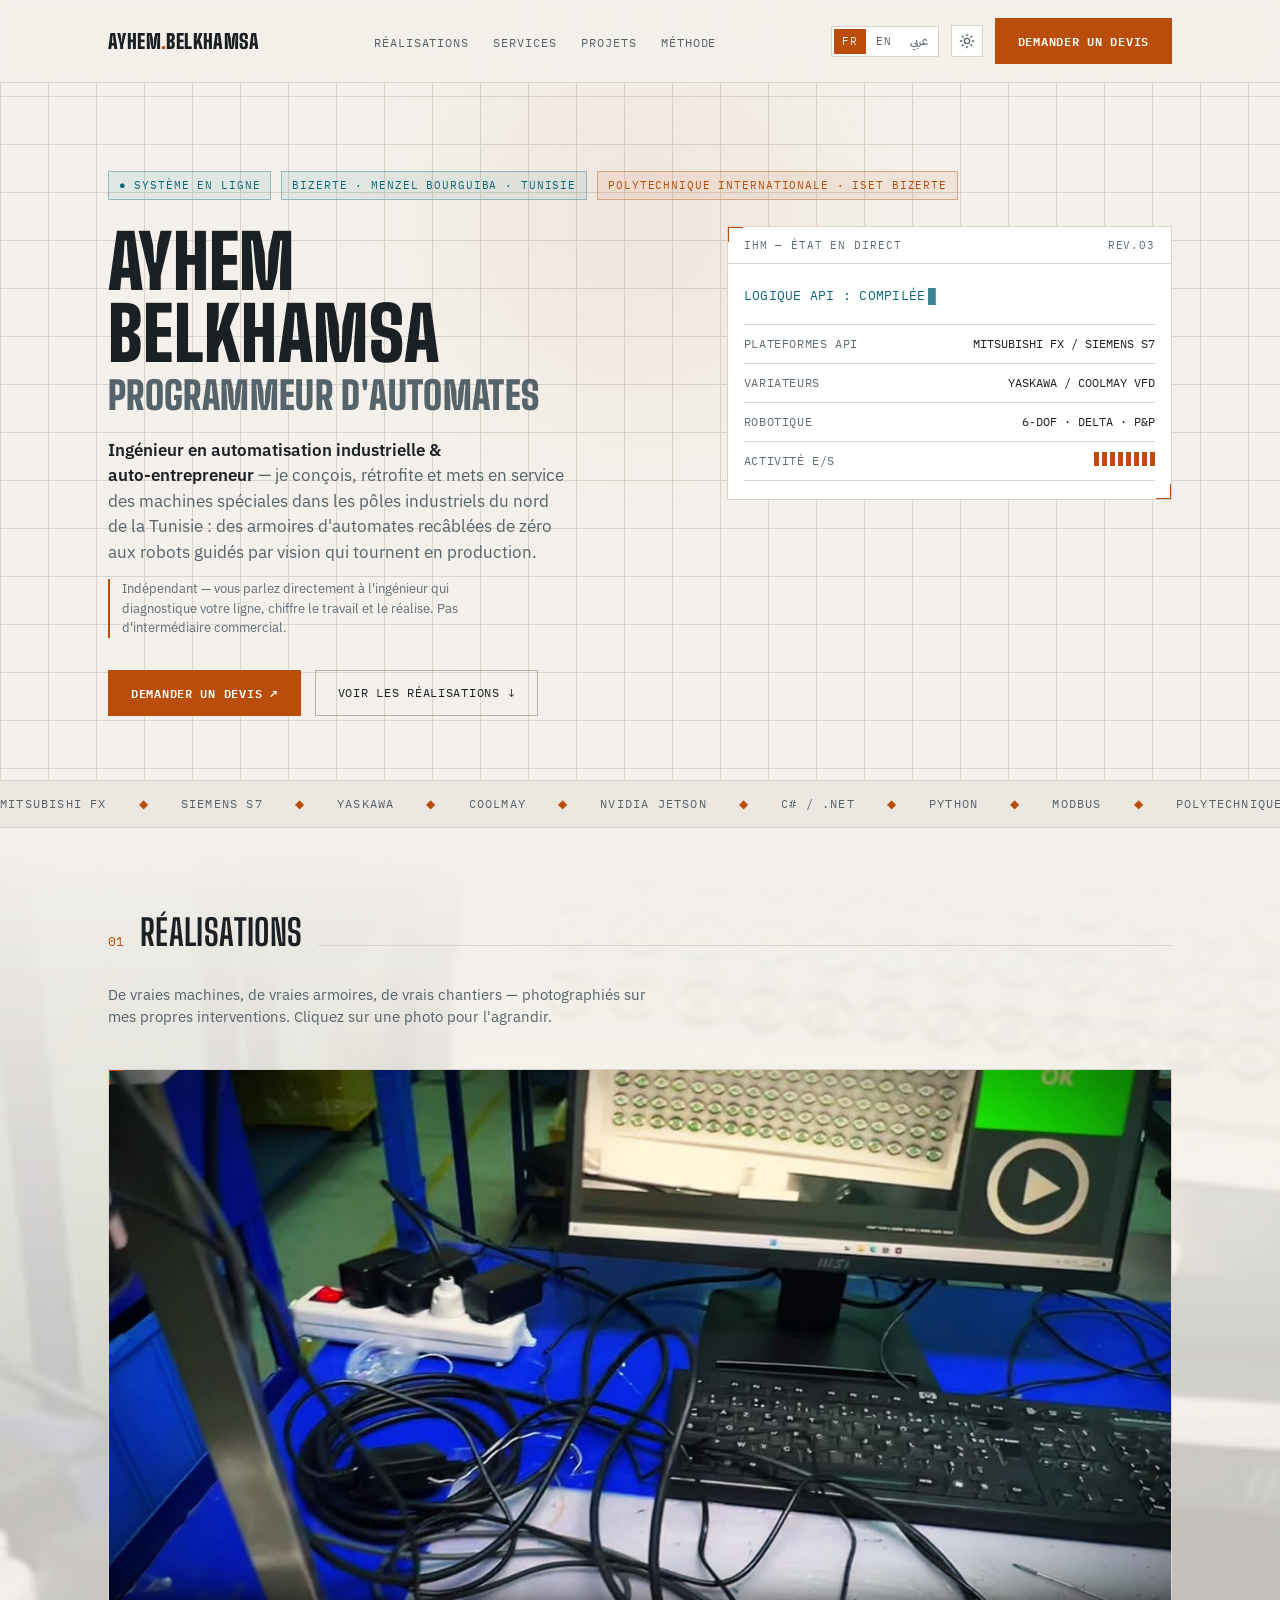
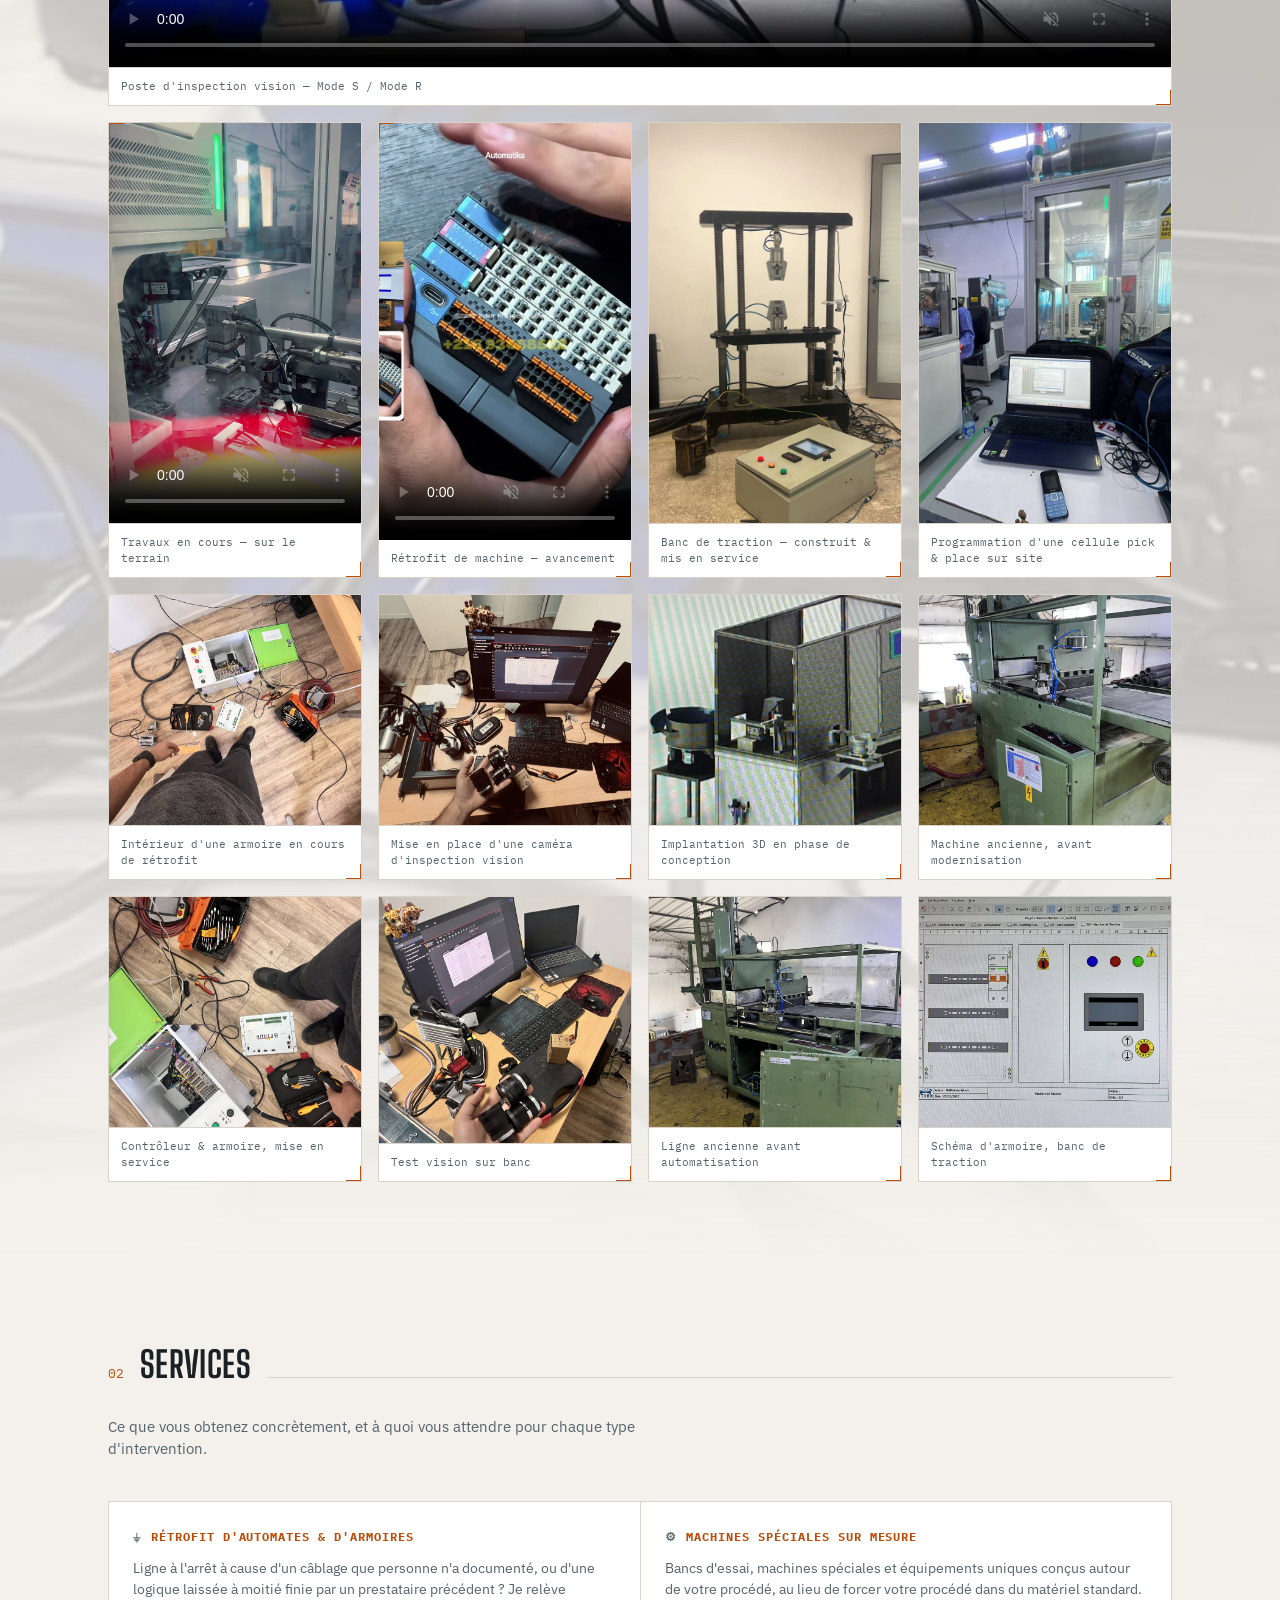
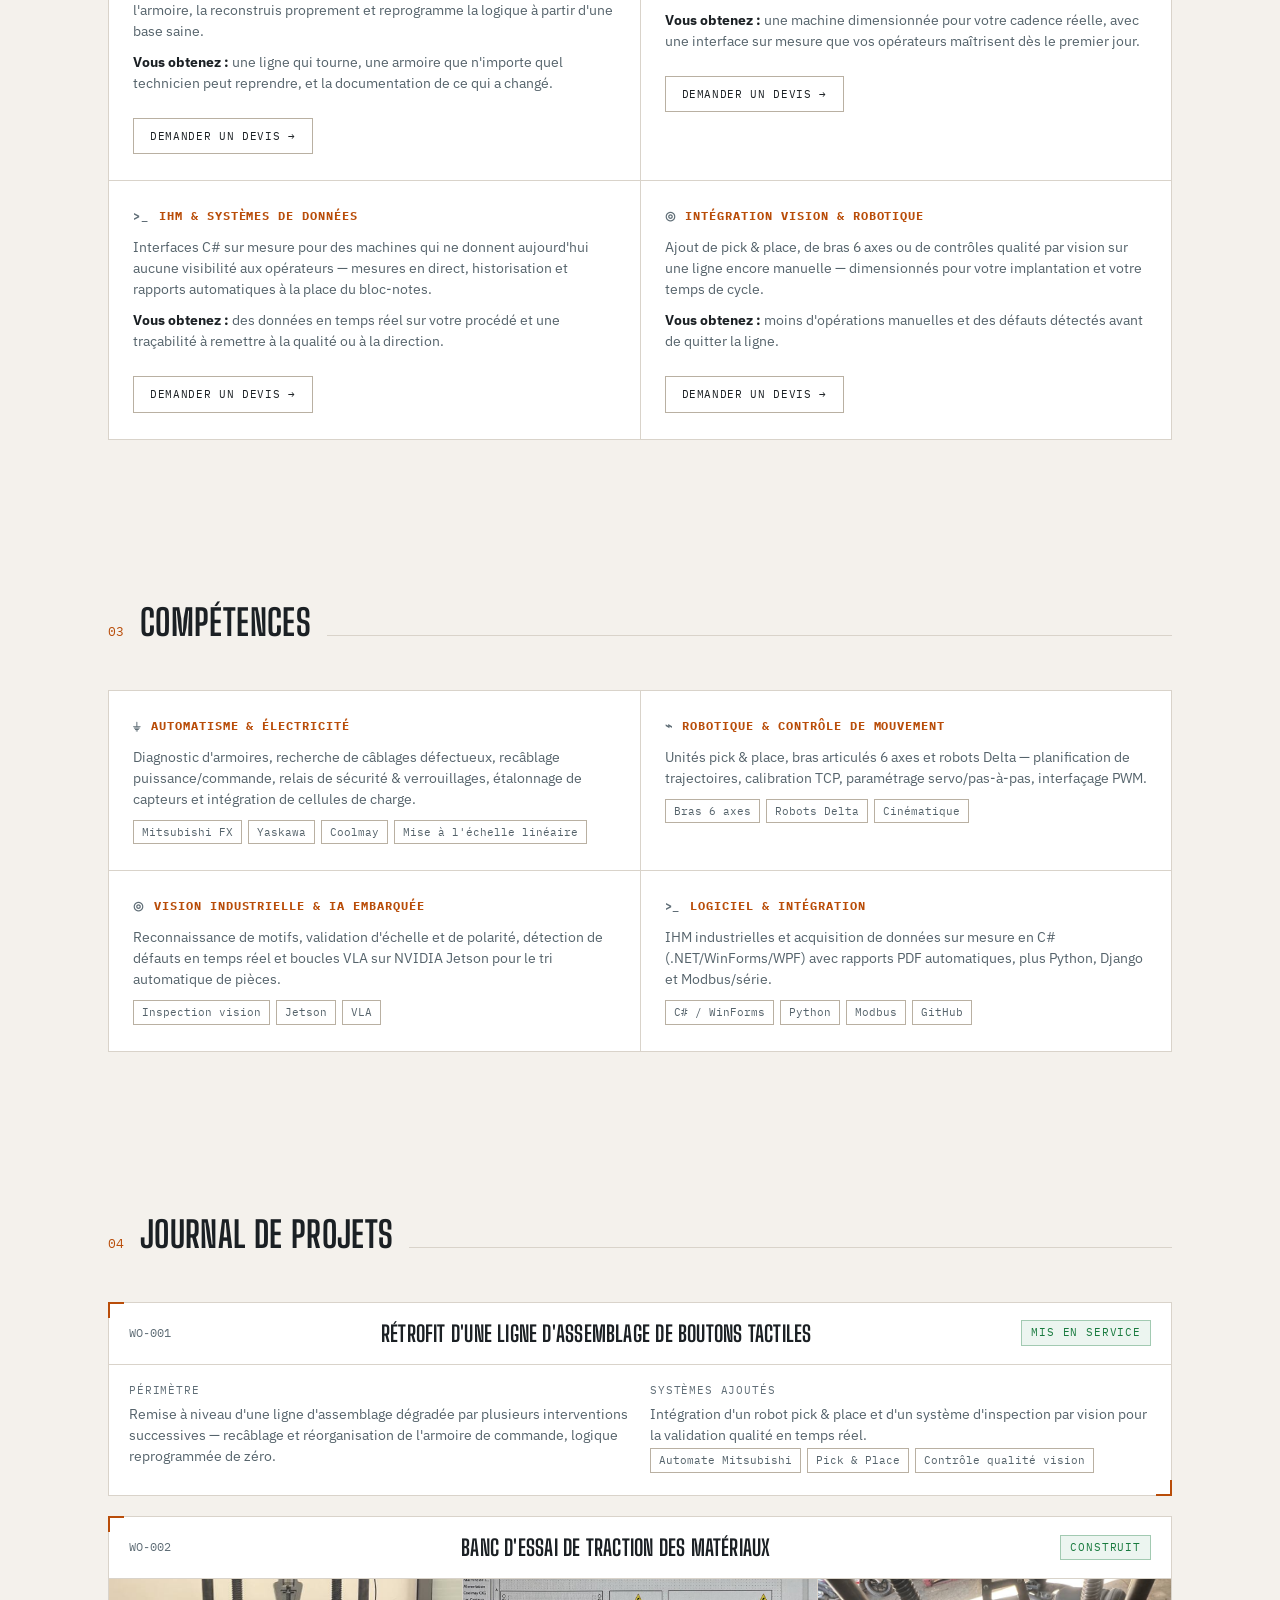
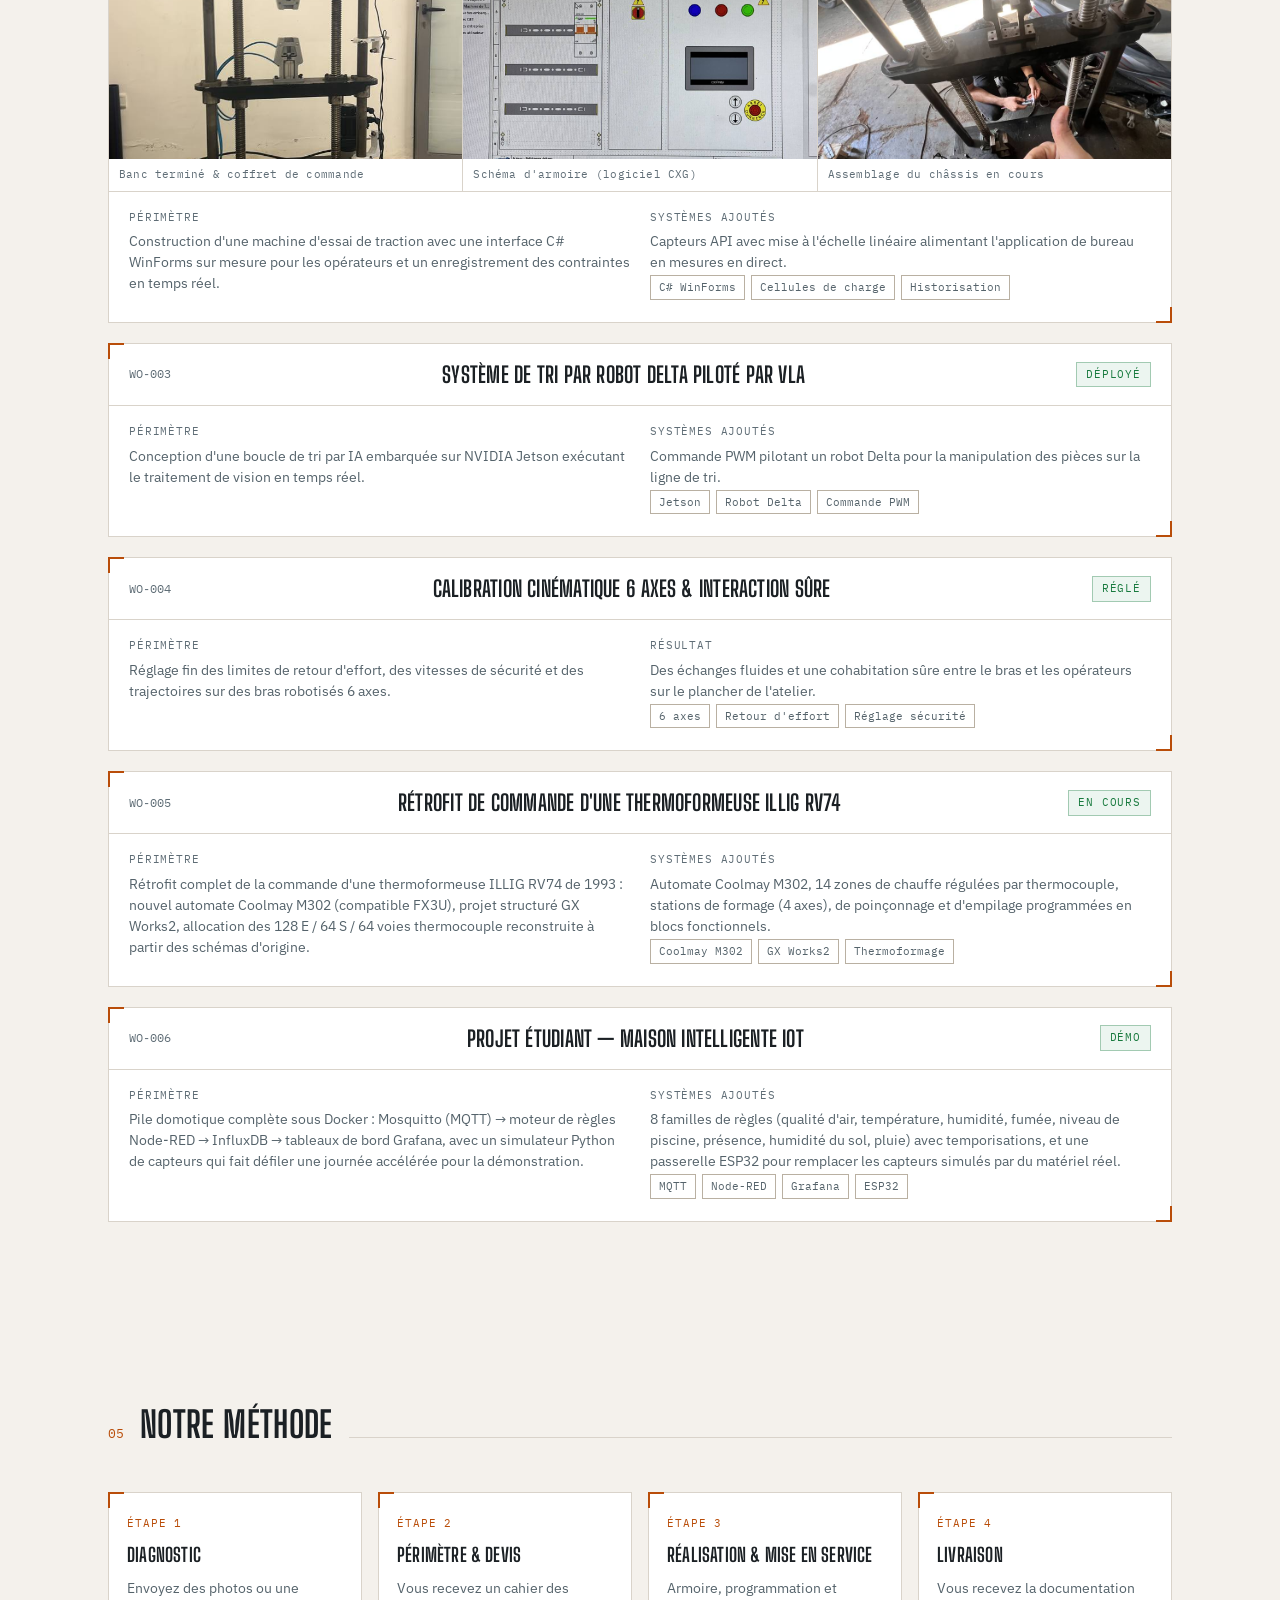
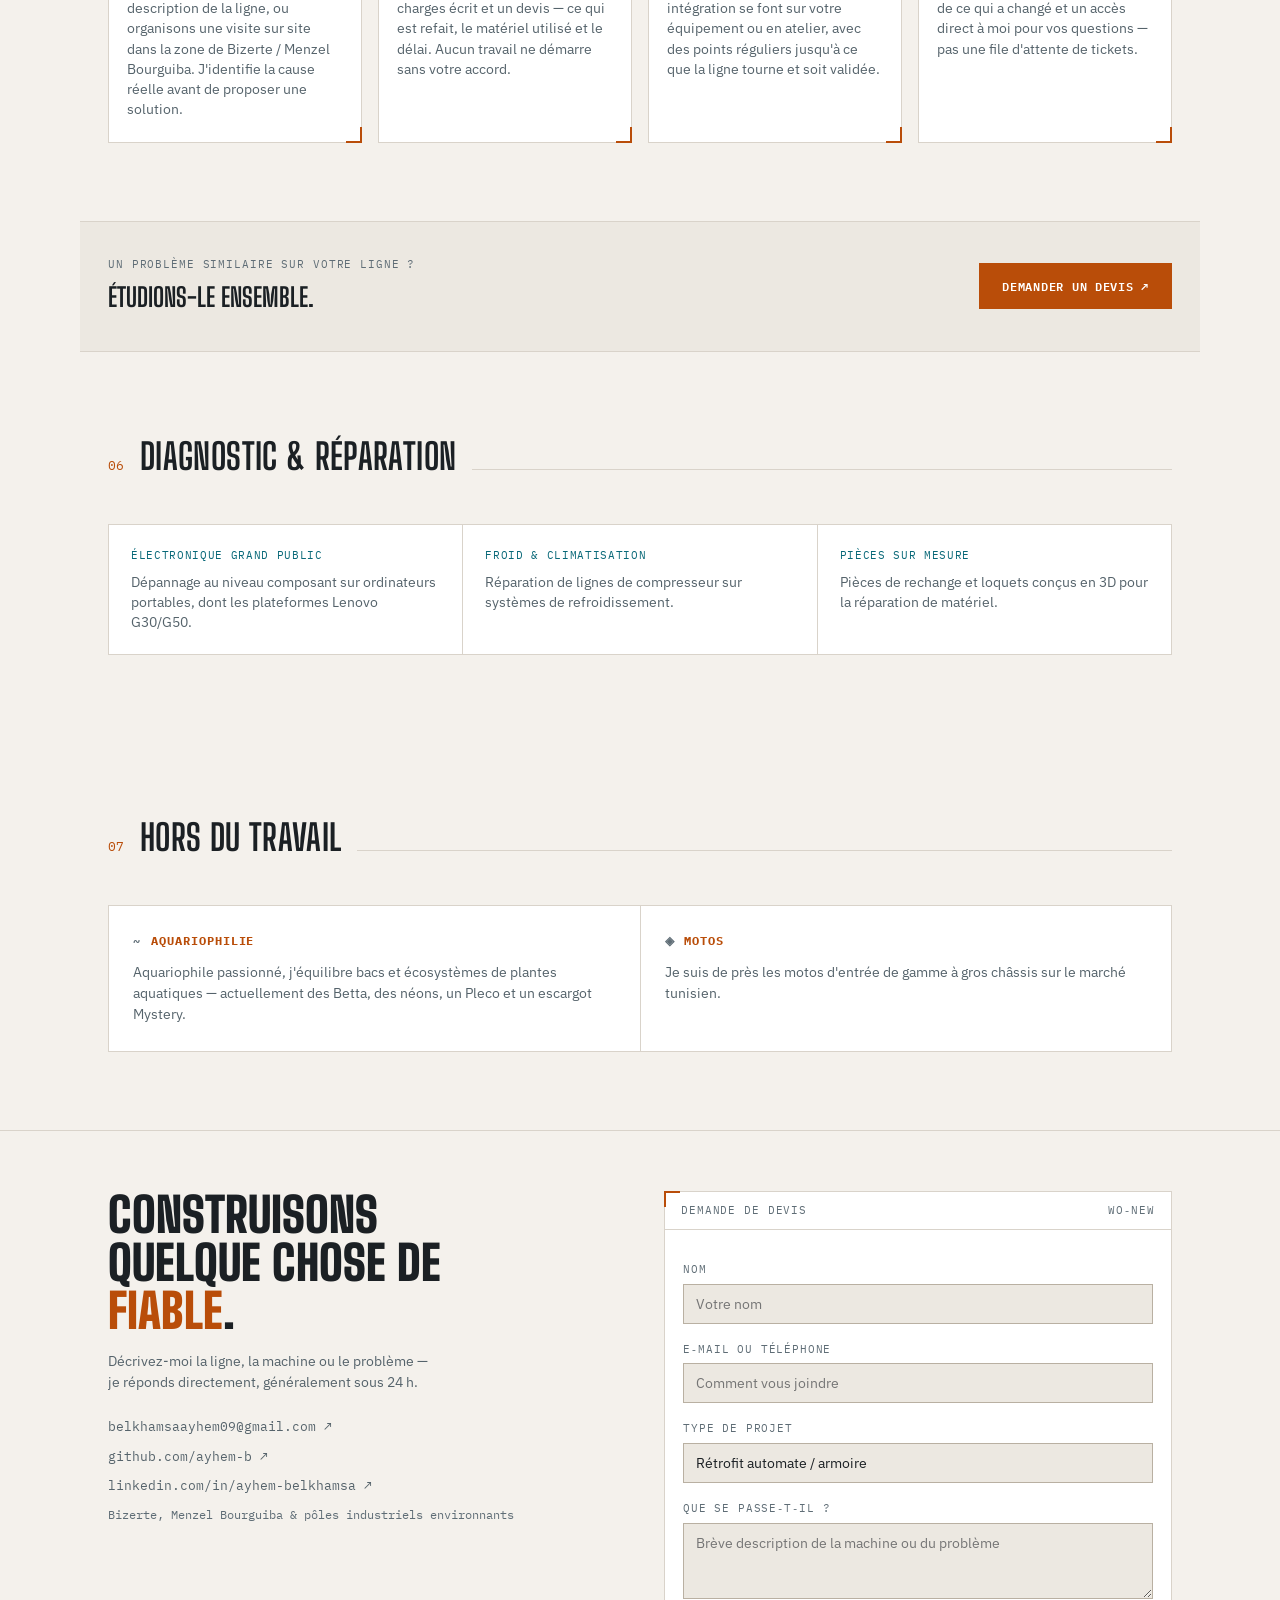
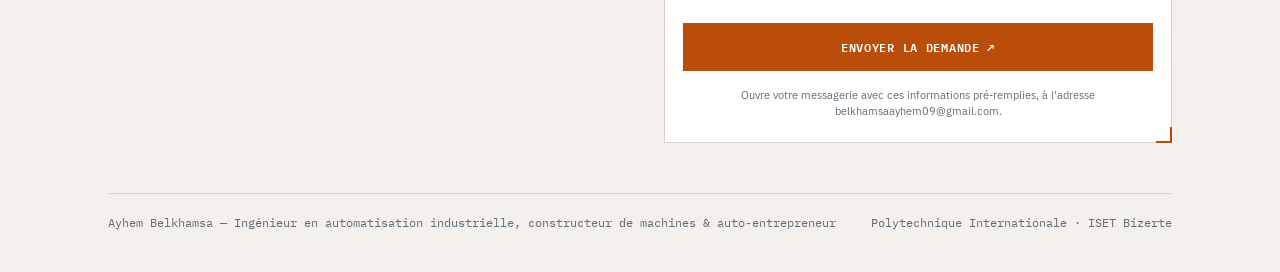
==== commit 6fa89e0b: "Add LinkedIn link to the contact block Co-Authored-By: Claude Fable 5.1 <noreply@anthropic.com> Clau" ====
--- a/index.html
+++ b/index.html
@@ -385,6 +385,7 @@
         <div class="contact-links">
           <a href="mailto:belkhamsaayhem09@gmail.com" dir="ltr">belkhamsaayhem09@gmail.com ↗</a>
           <a href="https://github.com/ayhem-b" target="_blank" rel="noopener" dir="ltr">github.com/ayhem-b ↗</a>
+          <a href="https://tn.linkedin.com/in/ayhem-belkhamsa-976b50333" target="_blank" rel="noopener" dir="ltr">linkedin.com/in/ayhem-belkhamsa ↗</a>
           <span class="contact-area" data-i18n="contact.area">Bizerte, Menzel Bourguiba &amp; pôles industriels environnants</span>
         </div>
       </div>
